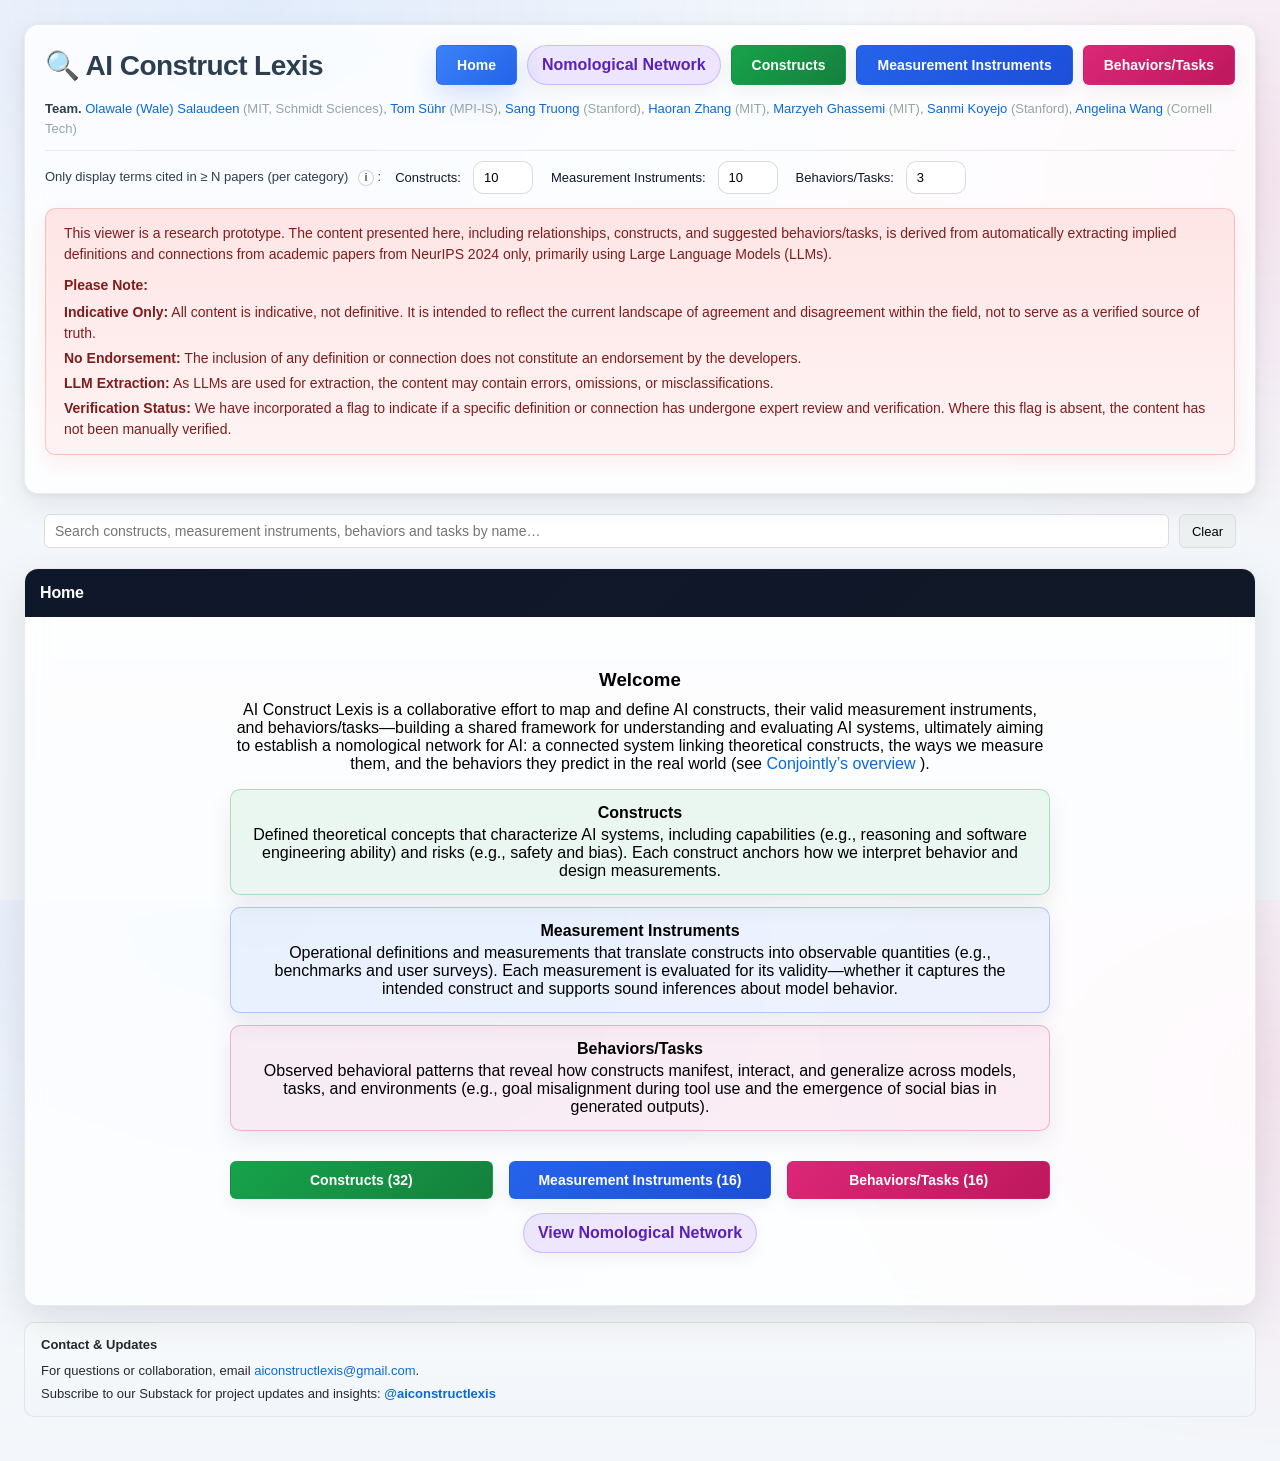
==== view_network.html @ a132de68 "adding Marzyeh" ====
<!DOCTYPE html>
<html lang="en">

<head>
    <meta charset="UTF-8">
    <meta name="viewport" content="width=device-width, initial-scale=1.0">
    <title>AI Construct Lexis</title>
    <link rel="stylesheet" href="view_network.css">
    <style>
        * {
            margin: 0;
            padding: 0;
            box-sizing: border-box;
        }

        body {
            font-family: -apple-system, BlinkMacSystemFont, 'Segoe UI', Roboto, Oxygen, Ubuntu, Cantarell, sans-serif;
            background: #f5f5f5;
            color: #333;
        }

        .container {
            max-width: 1400px;
            margin: 0 auto;
            padding: 20px;
        }

        header {
            background: white;
            padding: 20px;
            border-radius: 8px;
            box-shadow: 0 2px 4px rgba(0, 0, 0, 0.1);
            margin-bottom: 20px;
        }

        h1 {
            color: #2c3e50;
            margin-bottom: 20px;
        }

        .search-section {
            display: flex;
            gap: 10px;
            margin-bottom: 15px;
        }

        .filter-buttons {
            display: flex;
            gap: 10px;
            margin-bottom: 15px;
        }

        .filter-btn {
            padding: 10px 20px;
            border: none;
            border-radius: 6px;
            background: #ecf0f1;
            cursor: pointer;
            transition: all 0.3s;
            font-weight: 500;
        }

        .filter-btn.active {
            background: #3498db;
            color: white;
        }

        .filter-btn:hover {
            background: #bdc3c7;
        }

        .filter-btn.active:hover {
            background: #2980b9;
        }

        .stats {
            display: flex;
            gap: 20px;
            font-size: 14px;
            color: #7f8c8d;
        }

        .filter-controls {
            display: flex;
            gap: 15px;
            align-items: center;
            margin-top: 10px;
            padding-top: 10px;
            border-top: 1px solid #ecf0f1;
        }

        .filter-control {
            display: flex;
            align-items: center;
            gap: 8px;
        }

        .filter-control label {
            font-size: 13px;
            font-weight: 500;
            color: #2c3e50;
            white-space: nowrap;
        }

        .filter-control input {
            width: 60px;
            padding: 6px 8px;
            border: 1px solid #ddd;
            border-radius: 4px;
            font-size: 13px;
        }

        .filter-control input:focus {
            outline: none;
            border-color: #3498db;
        }

        .main-content {
            height: calc(100vh - 250px);
        }

        .category-section {
            margin-bottom: 30px;
        }

        .category-title {
            font-size: 16px;
            font-weight: 600;
            color: #2c3e50;
            margin-bottom: 15px;
            padding-bottom: 8px;
            border-bottom: 2px solid #ecf0f1;
        }

        .definitions-dropdown {
            margin-bottom: 20px;
        }

        .definitions-dropdown label {
            display: block;
            font-weight: 600;
            margin-bottom: 8px;
            color: #2c3e50;
            font-size: 14px;
        }

        .definitions-dropdown select {
            width: 100%;
            padding: 10px;
            font-size: 13px;
            border: 1px solid #ddd;
            border-radius: 6px;
            background: white;
            cursor: pointer;
        }

        .definitions-dropdown select:focus {
            outline: none;
            border-color: #3498db;
        }

        .relationship-item {
            cursor: pointer;
            transition: all 0.2s;
        }

        .relationship-item:hover {
            background: #f0f0f0;
            transform: translateX(2px);
        }

        .results-panel {
            background: white;
            border-radius: 8px;
            box-shadow: 0 2px 4px rgba(0, 0, 0, 0.1);
            overflow: hidden;
            display: flex;
            flex-direction: column;
            height: 100%;
        }

        .results-header {
            padding: 15px;
            background: #34495e;
            color: white;
            font-weight: 600;
        }

        .results-list {
            flex: 1;
            overflow-y: auto;
            padding: 10px;
        }

        .result-item {
            padding: 15px;
            border-bottom: 1px solid #ecf0f1;
            cursor: pointer;
            transition: background 0.2s;
        }

        .result-item:hover {
            background: #f8f9fa;
        }

        .result-item.selected {
            background: #e3f2fd;
            border-left: 4px solid #3498db;
        }

        .result-name {
            font-weight: 600;
            color: #2c3e50;
            margin-bottom: 5px;
        }

        .result-type {
            display: inline-block;
            padding: 3px 8px;
            border-radius: 4px;
            font-size: 11px;
            font-weight: 600;
            text-transform: uppercase;
            margin-bottom: 8px;
        }

        .result-type.construct {
            background: #e8f5e9;
            color: #2e7d32;
        }

        .result-type.measurement {
            background: #e3f2fd;
            color: #1565c0;
        }

        .result-type.behavior {
            background: #fce4ec;
            color: #c2185b;
        }

        .result-definition {
            font-size: 13px;
            color: #7f8c8d;
            margin-bottom: 8px;
            line-height: 1.4;
        }

        .result-papers {
            font-size: 11px;
            color: #95a5a6;
        }

        .visualization-panel {
            background: white;
            border-radius: 8px;
            box-shadow: 0 2px 4px rgba(0, 0, 0, 0.1);
            overflow: hidden;
            display: flex;
            flex-direction: column;
        }

        .viz-header {
            padding: 15px;
            background: #2c3e50;
            color: white;
            font-weight: 600;
            display: flex;
            justify-content: space-between;
            align-items: center;
        }

        .details-panel {
            padding: 20px;
            background: #f8f9fa;
            flex: 1;
            overflow-y: auto;
            height: 100%;
        }

        .details-header {
            font-weight: 600;
            margin-bottom: 15px;
            color: #2c3e50;
            font-size: 18px;
        }

        .relationship-list {
            display: flex;
            flex-direction: column;
            gap: 10px;
        }

        .relationship-item {
            padding: 12px;
            background: white;
            border-radius: 6px;
            border-left: 4px solid #3498db;
        }

        .relationship-item.construct {
            border-left-color: #4caf50;
        }

        .relationship-item.measurement {
            border-left-color: #2196f3;
        }

        .relationship-item.behavior {
            border-left-color: #e91e63;
        }

        .relationship-type {
            font-weight: 600;
            color: #3498db;
            margin-bottom: 5px;
        }

        .relationship-nodes {
            margin: 5px 0;
            font-size: 14px;
        }

        .relationship-evidence {
            font-size: 12px;
            color: #7f8c8d;
            font-style: italic;
            margin-top: 5px;
        }

        .relationship-paper {
            font-size: 11px;
            color: #95a5a6;
            margin-top: 5px;
        }

        .empty-state {
            text-align: center;
            padding: 40px;
            color: #95a5a6;
        }

        .empty-state h3 {
            margin-bottom: 10px;
            color: #7f8c8d;
        }

        .loading {
            text-align: center;
            padding: 40px;
            color: #3498db;
        }

        @keyframes spin {
            0% {
                transform: rotate(0deg);
            }

            100% {
                transform: rotate(360deg);
            }
        }

        .spinner {
            border: 3px solid #f3f3f3;
            border-top: 3px solid #3498db;
            border-radius: 50%;
            width: 40px;
            height: 40px;
            animation: spin 1s linear infinite;
            margin: 20px auto;
        }

        .expert-flag {
            display: inline-block;
            margin-left: 6px;
            font-size: 11px;
            font-weight: 700;
            width: 14px;
            height: 14px;
            line-height: 14px;
            text-align: center;
            border-radius: 50%;
            cursor: default;
        }

        .expert-flag.false {
            background: #fdecea;
            color: #c0392b;
        }

        .expert-flag.true {
            background: #e8f5e9;
            color: #2e7d32;
        }

        /* Pagination styles */
        .pagination-controls {
            padding: 15px;
            border-top: 1px solid #ecf0f1;
            display: flex;
            justify-content: space-between;
            align-items: center;
            background: white;
        }

        .pagination-info {
            font-size: 13px;
            color: #7f8c8d;
        }

        .pagination-buttons {
            display: flex;
            gap: 8px;
            align-items: center;
        }

        .pagination-btn {
            padding: 6px 12px;
            border: 1px solid #ddd;
            border-radius: 4px;
            background: white;
            cursor: pointer;
            font-size: 13px;
            transition: all 0.2s;
        }

        .pagination-btn:hover {
            background: #f0f0f0;
            border-color: #3498db;
        }

        .pagination-btn.active {
            background: #3498db;
            color: white;
            border-color: #3498db;
        }

        .pagination-btn:disabled {
            opacity: 0.5;
            cursor: not-allowed;
        }

        .pagination-ellipsis {
            padding: 6px;
            color: #7f8c8d;
        }
    </style>
    <!-- Theme overrides (visual-only). Loaded after inline styles to win cascade. -->
    <link rel="stylesheet" href="view_network_theme.css">
</head>

<body>
    <div class="container">
        <header>
            <div
                style="display: flex; justify-content: space-between; align-items: center; gap: 14px; flex-wrap: wrap;">
                <h1 style="margin-bottom: 0;">🔍 AI Construct Lexis</h1>
                <div class="filter-buttons" style="margin-bottom: 0;">
                    <button class="filter-btn active" data-type="home">Home</button>
                    <a href="network_graph.html" class="graph-btn" aria-label="View nomological network">
                        Nomological Network
                    </a>
                    <button class="filter-btn" data-type="constructs">Constructs</button>
                    <button class="filter-btn" data-type="measurements">Measurement Instruments</button>
                    <button class="filter-btn" data-type="behaviors">Behaviors/Tasks</button>
                </div>
            </div>
            <div style="margin-top: 14px; margin-bottom: 12px; font-size: 13px; color: #7f8c8d; line-height: 1.5;">
                <strong style="color: #2c3e50;">Team.</strong>
                <a href="https://www.olawalesalaudeen.com/" target="_blank" rel="noopener noreferrer"
                    class="contact-link">Olawale (Wale) Salaudeen</a> <span style="color: #95a5a6;">(MIT, Schmidt
                    Sciences)</span>,
                <a href="https://tomsuehr.com/" target="_blank" rel="noopener noreferrer" class="contact-link">Tom
                    Sühr</a> <span style="color: #95a5a6;">(MPI-IS)</span>,
                <a href="https://ai.stanford.edu/~sttruong/" target="_blank" rel="noopener noreferrer"
                    class="contact-link">Sang Truong</a> <span style="color: #95a5a6;">(Stanford)</span>,
                <a href="https://haoran.ca/" target="_blank" rel="noopener noreferrer" class="contact-link">Haoran
                    Zhang</a> <span style="color: #95a5a6;">(MIT)</span>,
                <a href="https://healthyml.org/marzyeh/" target="_blank" rel="noopener noreferrer"
                    class="contact-link">Marzyeh Ghassemi</a> <span style="color: #95a5a6;">(MIT)</span>,
                <a href="https://cs.stanford.edu/~sanmi/" target="_blank" rel="noopener noreferrer"
                    class="contact-link">Sanmi Koyejo</a> <span style="color: #95a5a6;">(Stanford)</span>,
                <a href="https://angelina-wang.github.io/" target="_blank" rel="noopener noreferrer"
                    class="contact-link">Angelina Wang</a> <span style="color: #95a5a6;">(Cornell Tech)</span>
            </div>
            <div class="stats" style="display:none;">
                <span id="totalNodes">Total: 0</span>
                <span id="selectedCount">Selected: 0</span>
                <span id="relationshipsCount">Relationships: 0</span>
            </div>
            <div class="filter-controls">
                <div class="filter-control">
                    <label style="margin-right: 6px;">
                        Only display terms cited in ≥ N papers (per category)
                        <span class="info-icon" aria-label="About min papers filter">
                            i
                            <span class="info-tooltip" role="tooltip">
                                Filters the list to terms referenced in more than this many papers (per category), based
                                on this dataset’s extracted paper mentions.
                            </span>
                        </span>
                        :
                    </label>
                    <span style="font-size: 13px; font-weight: 500; margin-right: 4px;">Constructs:</span>
                    <input type="number" id="minPapersConstruct" min="0" value="10" step="1"
                        style="width: 60px; margin-right: 10px;">
                    <span style="font-size: 13px; font-weight: 500; margin-right: 4px;">Measurement Instruments:</span>
                    <input type="number" id="minPapersMeasurement" min="0" value="10" step="1"
                        style="width: 60px; margin-right: 10px;">
                    <span style="font-size: 13px; font-weight: 500; margin-right: 4px;">Behaviors/Tasks:</span>
                    <input type="number" id="minPapersBehavior" min="0" value="10" step="1" style="width: 60px;">
                </div>
            </div>
            <div class="disclaimer-banner">
                <div style="margin-bottom: 10px;">
                    This viewer is a research prototype. The content presented here, including relationships,
                    constructs, and suggested behaviors/tasks, is derived from automatically extracting implied
                    definitions and connections from academic papers from NeurIPS 2024 only, primarily using Large
                    Language Models (LLMs).
                </div>
                <div style="font-weight: 700; margin-bottom: 6px;">Please Note:</div>
                <div style="display: grid; gap: 4px;">
                    <div><strong>Indicative Only:</strong> All content is indicative, not definitive. It is intended to
                        reflect the current landscape of agreement and disagreement within the field, not to serve as a
                        verified source of truth.</div>
                    <div><strong>No Endorsement:</strong> The inclusion of any definition or connection does not
                        constitute an endorsement by the developers.</div>
                    <div><strong>LLM Extraction:</strong> As LLMs are used for extraction, the content may contain
                        errors, omissions, or misclassifications.</div>
                    <div><strong>Verification Status:</strong> We have incorporated a flag to indicate if a specific
                        definition or connection has undergone expert review and verification. Where this flag is
                        absent, the content has not been manually verified.</div>
                </div>
            </div>
        </header>

        <div class="search-section" style="margin: 0 20px 20px 20px; display: flex; gap: 10px;">
            <input id="searchInput" type="text"
                placeholder="Search constructs, measurement instruments, behaviors and tasks by name…"
                style="flex: 1; padding: 8px 10px; border-radius: 6px; border: 1px solid #ddd; font-size: 14px;" />
            <button id="clearSearchBtn" type="button"
                style="padding: 8px 12px; border-radius: 6px; border: 1px solid #ddd; background: #ecf0f1; cursor: pointer; font-size: 13px;">
                Clear
            </button>
        </div>

        <div class="main-content">
            <div class="results-panel">
                <div class="results-header" id="resultsHeader">Home</div>
                <div class="results-list" id="resultsList">
                    <div class="loading">
                        <div class="spinner"></div>
                        <div style="margin-top: 8px; font-weight: 600;">Loading…</div>
                    </div>
                </div>
            </div>
        </div>
        <footer class="site-footer" aria-label="Site footer">
            <div class="contact-box" style="margin: 0;">
                <div class="contact-box-title">Contact &amp; Updates</div>
                <div class="contact-box-row">
                    For questions or collaboration, email
                    <a href="mailto:aiconstructlexis@gmail.com" class="contact-link">aiconstructlexis@gmail.com</a>.
                </div>
                <div>
                    Subscribe to our Substack for project updates and insights:
                    <a href="https://substack.com/@aiconstructlexis" target="_blank" rel="noopener"
                        class="substack-link">
                        @aiconstructlexis
                    </a>
                </div>
            </div>
        </footer>
    </div>

    <script>
        let networkData = null;
        let selectedNode = null;
        let currentFilter = 'home';
        let currentSearch = '';
        let networksCache = {}; // fileName -> parsed JSON
        let uiConfig = {
            min_papers: {
                construct: 10,
                measurement: 10,
                behavior: 10
            },
            min_papers_floor: {
                construct: 0,
                measurement: 0,
                behavior: 0
            }
        };

        // OPTIMIZATION: Search index for faster filtering
        let searchIndex = {
            nodes: [], // Array of {node, searchableText}
            indexMap: new Map() // word -> Set of node indices
        };

        // OPTIMIZATION: Debounce timer for search
        let searchDebounceTimer = null;

        // OPTIMIZATION: Pagination state
        let paginationState = {
            page: 0,
            pageSize: 50,
            totalItems: 0
        };

        // OPTIMIZATION: Cache DOM elements to avoid repeated queries
        const domCache = {
            resultsList: null,
            resultsHeader: null,
            searchInput: null,
            clearSearchBtn: null,
            minPapersConstruct: null,
            minPapersMeasurement: null,
            minPapersBehavior: null,
            selectedCount: null,
            init: function () {
                this.resultsList = document.getElementById('resultsList');
                this.resultsHeader = document.getElementById('resultsHeader');
                this.searchInput = document.getElementById('searchInput');
                this.clearSearchBtn = document.getElementById('clearSearchBtn');
                this.minPapersConstruct = document.getElementById('minPapersConstruct');
                this.minPapersMeasurement = document.getElementById('minPapersMeasurement');
                this.minPapersBehavior = document.getElementById('minPapersBehavior');
                this.selectedCount = document.getElementById('selectedCount');
            }
        };

        // OPTIMIZATION: Request deduplication cache
        const fetchCache = new Map();

        // OPTIMIZATION: Memoization cache
        const memoCache = new Map();

        // OPTIMIZATION: Filtered results cache
        const filteredResultsCache = new Map();

        // Try to fetch a file from multiple possible paths
        // Handles both local server and GitHub Pages
        // OPTIMIZATION: Request deduplication - cache in-flight requests
        async function fetchFromPossiblePaths(relativePath) {
            // Check cache first
            if (fetchCache.has(relativePath)) {
                return fetchCache.get(relativePath);
            }

            // Get base path (empty for root, or repo name for GitHub Pages)
            const pathParts = window.location.pathname.split('/').filter(p => p);
            // Remove last 2 parts (visualize_networks, view_network.html)
            const baseParts = pathParts.slice(0, -2);
            const basePath = baseParts.length > 0 ? '/' + baseParts.join('/') : '';

            const possiblePaths = [
                basePath ? `${basePath}/${relativePath}` : `/${relativePath}`,  // GitHub Pages with repo name or root
                `/${relativePath}`,              // Absolute from root
                `${relativePath}`,                // Relative
                `../${relativePath}`              // One level up
            ];
            // Remove duplicates
            const uniquePaths = [...new Set(possiblePaths)];

            // Create promise and cache it
            const fetchPromise = (async () => {
                for (const path of uniquePaths) {
                    try {
                        const resp = await fetch(path);
                        if (resp.ok) {
                            const text = await resp.text();
                            fetchCache.set(relativePath, text);
                            return text;
                        }
                    } catch (e) {
                        // try next
                    }
                }
                throw new Error(`Could not load ${relativePath} from any known path`);
            })();

            // Cache the promise (not the result) to deduplicate concurrent requests
            fetchCache.set(relativePath, fetchPromise);
            return fetchPromise;
        }

        // All known network files
        const ALL_NETWORK_FILES = [
            'neurips_2024_aggregated_smart.json',
            'neurips_2024_aggregated_smart_v2.json',
            'neurips_2024_aggregated_smart_v3.json',
            'neurips_2024_aggregated.json',
            'neurips_2024_aggregated_test.json',
            'neurips_2024_aggregated_with_progress.json',
            'neurips_2024_aggregated_v3.json'
        ];

        // Clamp a min-papers value to the configured floor for the given type
        function clampMinPapers(value, type) {
            const floors = uiConfig.min_papers_floor;
            const floor = typeof floors === 'object' && floors != null && floors[type] !== undefined
                ? Math.max(0, Number(floors[type]))
                : (typeof floors === 'number' ? Math.max(0, floors) : 0);
            const n = parseInt(value, 10);
            if (isNaN(n)) return floor;
            return Math.max(floor, n);
        }

        // Load UI config (min papers, floor, etc.) from JSON file
        async function loadUiConfig() {
            try {
                const resp = await fetch('view_network_config.json');
                if (resp.ok) {
                    const data = await resp.json();
                    if (data && data.min_papers) {
                        uiConfig.min_papers.construct = Number(data.min_papers.construct ?? uiConfig.min_papers.construct);
                        uiConfig.min_papers.measurement = Number(data.min_papers.measurement ?? uiConfig.min_papers.measurement);
                        uiConfig.min_papers.behavior = Number(data.min_papers.behavior ?? uiConfig.min_papers.behavior);
                    }
                    if (data && data.min_papers_floor !== undefined) {
                        const f = data.min_papers_floor;
                        if (typeof f === 'object' && f != null) {
                            uiConfig.min_papers_floor.construct = Math.max(0, Number(f.construct ?? uiConfig.min_papers_floor.construct));
                            uiConfig.min_papers_floor.measurement = Math.max(0, Number(f.measurement ?? uiConfig.min_papers_floor.measurement));
                            uiConfig.min_papers_floor.behavior = Math.max(0, Number(f.behavior ?? uiConfig.min_papers_floor.behavior));
                        } else {
                            const v = Math.max(0, Number(f));
                            uiConfig.min_papers_floor.construct = v;
                            uiConfig.min_papers_floor.measurement = v;
                            uiConfig.min_papers_floor.behavior = v;
                        }
                    }
                }
            } catch (e) {
                console.warn('Failed to load UI config, using defaults:', e);
            }

            // Apply config to inputs and set min attribute from floor per type
            try {
                const floors = uiConfig.min_papers_floor;
                // Initialize DOM cache if not already done
                if (!domCache.minPapersConstruct) {
                    domCache.init();
                }
                const c = domCache.minPapersConstruct || document.getElementById('minPapersConstruct');
                const m = domCache.minPapersMeasurement || document.getElementById('minPapersMeasurement');
                const b = domCache.minPapersBehavior || document.getElementById('minPapersBehavior');
                if (c) {
                    c.min = Math.max(0, Number(floors.construct ?? 0));
                    c.value = clampMinPapers(uiConfig.min_papers.construct, 'construct');
                }
                if (m) {
                    m.min = Math.max(0, Number(floors.measurement ?? 0));
                    m.value = clampMinPapers(uiConfig.min_papers.measurement, 'measurement');
                }
                if (b) {
                    b.min = Math.max(0, Number(floors.behavior ?? 0));
                    b.value = clampMinPapers(uiConfig.min_papers.behavior, 'behavior');
                }
            } catch (e) {
                console.warn('Failed to apply UI config to inputs:', e);
            }
        }

        // Load all node configs from nomological_network_data/index.json
        // OPTIMIZED: Parallel loading with caching support
        async function loadConfigsFromIndex() {
            // Check localStorage cache first
            const cacheKey = 'network_data_cache_v1';
            const cacheTimestampKey = 'network_data_cache_timestamp';
            const CACHE_DURATION = 24 * 60 * 60 * 1000; // 24 hours

            try {
                const cachedData = localStorage.getItem(cacheKey);
                const cacheTimestamp = localStorage.getItem(cacheTimestampKey);
                if (cachedData && cacheTimestamp) {
                    const age = Date.now() - parseInt(cacheTimestamp, 10);
                    if (age < CACHE_DURATION) {
                        console.log('Loading from cache...');
                        networkData = JSON.parse(cachedData);
                        // Restore Set objects from arrays
                        Object.values(networkData.nodesMap).forEach(node => {
                            if (Array.isArray(node.papers)) {
                                node.papers = new Set(node.papers);
                            }
                        });
                        return;
                    }
                }
            } catch (e) {
                console.warn('Cache load failed:', e);
            }

            const indexText = await fetchFromPossiblePaths('nomological_network_data/index.json');
            const index = JSON.parse(indexText);

            networkData = {
                nodesMap: {},
                nodesByType: { constructs: [], measurements: [], behaviors: [] },
                nameToNode: {},
                // Map any known name or alias -> canonical_name
                nameToCanonical: {},
                relationshipIndex: {},
            };

            const allConfigs = [];

            // OPTIMIZED: Load files in parallel instead of sequentially
            async function loadGroup(subdir, typeShort) {
                const files = index[subdir] || [];
                // Load all files in parallel
                const loadPromises = files.map(async (file) => {
                    try {
                        const text = await fetchFromPossiblePaths(`nomological_network_data/${subdir}/${file}`);
                        const cfg = JSON.parse(text);
                        return { cfg, subdir, typeShort };
                    } catch (e) {
                        console.warn(`Failed to load config ${subdir}/${file}:`, e);
                        return null;
                    }
                });

                const results = await Promise.all(loadPromises);

                // Process all loaded configs
                results.forEach(result => {
                    if (!result) return;
                    const { cfg, subdir, typeShort } = result;
                    allConfigs.push(cfg);

                    const nodeTypeShort = typeShort; // 'construct' | 'measurement' | 'behavior'
                    const listKey = subdir === 'behaviors_tasks' ? 'behaviors' : subdir;
                    const key = `${nodeTypeShort}_${cfg.canonical_name}`;

                    const node = {
                        name: cfg.canonical_name,
                        type: nodeTypeShort,
                        canonicalDefinition: cfg.canonical_definition || 'N/A',
                        expertReviewed: !!cfg.expert_reviewed,
                        definitions: (cfg.definitions || []).map(d => d.text),
                        definitionEntries: cfg.definitions || [],
                        papers: new Set(cfg.papers || []),
                        groupIds: cfg.group_ids || [],
                        rawConfig: cfg,
                    };

                    networkData.nodesMap[key] = node;
                    networkData.nodesByType[listKey].push(node);

                    // Use canonical name for node identity, but remember all aliases
                    const canonicalName = cfg.canonical_name;
                    if (canonicalName) {
                        if (!networkData.nameToNode[canonicalName]) {
                            networkData.nameToNode[canonicalName] = [];
                        }
                        networkData.nameToNode[canonicalName].push(node);
                    }
                    // Map every known name/alias back to the canonical name
                    const aliasNames = new Set([cfg.canonical_name, ...(cfg.names || [])]);
                    aliasNames.forEach(n => {
                        if (!n) return;
                        networkData.nameToCanonical[n] = cfg.canonical_name;
                    });
                });
            }

            // Load all groups in parallel
            await Promise.all([
                loadGroup('constructs', 'construct'),
                loadGroup('measurements', 'measurement'),
                loadGroup('behaviors_tasks', 'behavior')
            ]);

            // Only nodes that exist in nomological_network_data (index) are in the graph.
            const indexCanonicalNames = new Set(allConfigs.map(c => c.canonical_name));

            // Build relationship index from config relationships.
            // Include only relationships where BOTH endpoints are in the index (loaded configs).
            const relIndex = {};
            function ensureRelEntry(name) {
                if (!relIndex[name]) {
                    relIndex[name] = { outgoing: [], incoming: [] };
                }
            }

            allConfigs.forEach(cfg => {
                const nodeCanonical = cfg.canonical_name;
                if (!nodeCanonical) return;
                ensureRelEntry(nodeCanonical);
                (cfg.relationships || []).forEach(rel => {
                    const rawOther = rel.other_canonical_name;
                    if (!rawOther) return;
                    const otherCanonical = networkData.nameToCanonical[rawOther] || null;
                    if (!otherCanonical) return;
                    if (!indexCanonicalNames.has(otherCanonical)) return;

                    const relType = rel.relationship_type || '';
                    const paper = rel.paper || '';
                    const evidence = rel.evidence || '';

                    // From the perspective of this node, build a source-target edge
                    let source = nodeCanonical;
                    let target = otherCanonical;
                    if (rel.direction === 'incoming') {
                        source = otherCanonical;
                        target = nodeCanonical;
                    }

                    ensureRelEntry(source);
                    ensureRelEntry(target);

                    const edge = {
                        source,
                        target,
                        type: relType,
                        paper,
                        evidence,
                    };

                    relIndex[source].outgoing.push(edge);
                    relIndex[target].incoming.push(edge);
                });
            });

            networkData.relationshipIndex = relIndex;

            // Build search index for faster filtering
            buildSearchIndex();

            // Cache the data for future loads
            try {
                // Convert Sets to arrays for JSON serialization
                const dataToCache = JSON.parse(JSON.stringify(networkData, (key, value) => {
                    if (value instanceof Set) {
                        return Array.from(value);
                    }
                    return value;
                }));
                localStorage.setItem(cacheKey, JSON.stringify(dataToCache));
                localStorage.setItem(cacheTimestampKey, Date.now().toString());
                console.log('Data cached successfully');
            } catch (e) {
                console.warn('Cache save failed:', e);
            }
        }

        // OPTIMIZATION: Build search index for faster filtering
        function buildSearchIndex() {
            searchIndex.nodes = [];
            searchIndex.indexMap = new Map();

            Object.values(networkData.nodesMap).forEach((node, idx) => {
                const searchableText = [
                    node.name,
                    node.canonicalDefinition,
                    ...(node.definitions || []),
                    ...(node.rawConfig?.names || [])
                ].join(' ').toLowerCase();

                searchIndex.nodes.push({ node, searchableText });

                // Index by words
                const words = searchableText.split(/\s+/).filter(w => w.length > 2);
                words.forEach(word => {
                    if (!searchIndex.indexMap.has(word)) {
                        searchIndex.indexMap.set(word, new Set());
                    }
                    searchIndex.indexMap.get(word).add(idx);
                });
            });
        }

        // Automatically load all LLM paper lists from paper_list/
        async function loadPaperLists() {
            const paperListFiles = [
                'paper_list/neurips_2022_papers_LLM_papers.json',
                'paper_list/neurips_2023_papers_LLM_papers.json',
                'paper_list/neurips_2024_papers_LLM_papers.json'
            ];

            const combinedIndex = {};

            for (const filePath of paperListFiles) {
                try {
                    // Use absolute path
                    const response = await fetch(`/${filePath}`);
                    if (response.ok) {
                        const data = await response.json();
                        const idx = buildPaperUrlIndex(data);
                        Object.assign(combinedIndex, idx);
                    }
                } catch (error) {
                    console.warn(`Failed to load paper list ${filePath}:`, error);
                }
            }

            if (Object.keys(combinedIndex).length > 0) {
                if (!networkData) networkData = {};
                networkData.paperUrlByTitle = combinedIndex;
                console.log(`Loaded ${Object.keys(combinedIndex).length} paper URLs from paper lists`);
            }
        }

        // Build paper URL index from paper_list JSONs
        function buildPaperUrlIndex(obj) {
            const index = {};
            if (Array.isArray(obj)) {
                obj.forEach(item => {
                    const name = item.name || item.title || '';
                    const url = item.url || item.link || '';
                    if (name) index[name] = url;
                });
            } else if (obj && typeof obj === 'object') {
                // Could be a dict keyed by paper name
                Object.entries(obj).forEach(([key, val]) => {
                    if (val && typeof val === 'object') {
                        const name = val.name || key;
                        const url = val.url || '';
                        if (name) index[name] = url;
                    }
                });
            }
            return index;
        }

        // If URL has ?node=...&type=..., jump directly to that node's page
        async function maybeSelectFromUrl() {
            try {
                const params = new URLSearchParams(window.location.search);
                const nodeName = params.get('node');
                const nodeType = params.get('type') || 'construct';
                if (!nodeName || !networkData) return;

                // Set filter/tab based on type
                let desiredFilter = 'constructs';
                if (nodeType === 'measurement') desiredFilter = 'measurements';
                else if (nodeType === 'behavior') desiredFilter = 'behaviors';

                currentFilter = desiredFilter;
                document.querySelectorAll('.filter-btn').forEach(btn => {
                    btn.classList.toggle('active', btn.dataset.type === desiredFilter);
                });

                // Update header label to match current filter
                const header = document.getElementById('resultsHeader');
                if (header) {
                    if (currentFilter === 'constructs') header.textContent = 'Constructs';
                    else if (currentFilter === 'measurements') header.textContent = 'Measurement Instruments';
                    else if (currentFilter === 'behaviors') header.textContent = 'Behaviors/Tasks';
                }

                // Re-render list under this filter to set up the UI state (filter buttons, header, etc.)
                renderResults();
                // Then immediately show the detail view (renderDetails will replace the list content)
                // Use requestAnimationFrame + setTimeout to ensure renderResults has completed
                requestAnimationFrame(() => {
                    setTimeout(() => {
                        selectNodeByName(nodeName, nodeType);
                    }, 100);
                });
            } catch (e) {
                console.warn('Failed to select node from URL params:', e);
            }
        }

        // Initialize on page load (load UI config, then node configs and paper lists)
        (async function init() {
            // OPTIMIZATION: Initialize DOM cache early
            domCache.init();

            await loadUiConfig();
            await loadConfigsFromIndex();
            await loadPaperLists();
            initializeData();
            renderResults();
            await maybeSelectFromUrl();
        })();

        // Filter buttons
        // OPTIMIZATION: Cache filter buttons and use cached header
        const filterButtons = document.querySelectorAll('.filter-btn');
        filterButtons.forEach(btn => {
            btn.addEventListener('click', () => {
                filterButtons.forEach(b => b.classList.remove('active'));
                btn.classList.add('active');
                currentFilter = btn.dataset.type;

                // Reset pagination on filter change
                paginationState.page = 0;

                // Clear filtered results cache when filter changes
                filteredResultsCache.clear();
                minPapersCache.clear();

                // Update header based on current page
                const header = domCache.resultsHeader || document.getElementById('resultsHeader');
                if (header) {
                    if (currentFilter === 'home') {
                        header.textContent = 'Home';
                    } else if (currentFilter === 'constructs') {
                        header.textContent = 'Constructs';
                    } else if (currentFilter === 'measurements') {
                        header.textContent = 'Measurement Instruments';
                    } else if (currentFilter === 'behaviors') {
                        header.textContent = 'Behaviors/Tasks';
                    }
                }

                renderResults();
            });
        });


        // Min papers input handlers: enforce floor per type and re-render
        // OPTIMIZATION: Debounced filter updates
        let filterDebounceTimer = null;
        function enforceMinPapersFloor(inputEl, type) {
            const v = clampMinPapers(inputEl.value, type);
            if (Number(inputEl.value) !== v) inputEl.value = v;
        }

        function scheduleFilterUpdate() {
            paginationState.page = 0; // Reset to first page on filter change

            // Clear caches when filters change
            filteredResultsCache.clear();
            minPapersCache.clear();

            if (filterDebounceTimer) {
                clearTimeout(filterDebounceTimer);
            }
            filterDebounceTimer = setTimeout(() => {
                renderResults();
            }, 200); // 200ms debounce for filters
        }

        // OPTIMIZATION: Use cached DOM elements
        (function initFilterInputs() {
            // Wait for DOM to be ready
            setTimeout(() => {
                if (!domCache.minPapersConstruct) domCache.init();

                const c = domCache.minPapersConstruct || document.getElementById('minPapersConstruct');
                const m = domCache.minPapersMeasurement || document.getElementById('minPapersMeasurement');
                const b = domCache.minPapersBehavior || document.getElementById('minPapersBehavior');

                if (c) {
                    c.addEventListener('input', (e) => {
                        enforceMinPapersFloor(e.target, 'construct');
                        scheduleFilterUpdate();
                    });
                    c.addEventListener('change', (e) => {
                        enforceMinPapersFloor(e.target, 'construct');
                        scheduleFilterUpdate();
                    });
                }
                if (m) {
                    m.addEventListener('input', (e) => {
                        enforceMinPapersFloor(e.target, 'measurement');
                        scheduleFilterUpdate();
                    });
                    m.addEventListener('change', (e) => {
                        enforceMinPapersFloor(e.target, 'measurement');
                        scheduleFilterUpdate();
                    });
                }
                if (b) {
                    b.addEventListener('input', (e) => {
                        enforceMinPapersFloor(e.target, 'behavior');
                        scheduleFilterUpdate();
                    });
                    b.addEventListener('change', (e) => {
                        enforceMinPapersFloor(e.target, 'behavior');
                        scheduleFilterUpdate();
                    });
                }
            }, 100);
        })();

        // Helper function to get min papers threshold for a node type (never below floor for that type)
        // OPTIMIZATION: Memoized and uses cached DOM elements
        const minPapersCache = new Map();
        function getMinPapersForType(nodeType) {
            // Check cache first (cache key includes current filter values)
            const cacheKey = `${nodeType}_${domCache.minPapersConstruct?.value || uiConfig.min_papers.construct}_${domCache.minPapersMeasurement?.value || uiConfig.min_papers.measurement}_${domCache.minPapersBehavior?.value || uiConfig.min_papers.behavior}`;
            if (minPapersCache.has(cacheKey)) {
                return minPapersCache.get(cacheKey);
            }

            let raw;
            if (nodeType === 'construct') {
                raw = parseInt(domCache.minPapersConstruct?.value || uiConfig.min_papers.construct || 0, 10);
            } else if (nodeType === 'measurement') {
                raw = parseInt(domCache.minPapersMeasurement?.value || uiConfig.min_papers.measurement || 0, 10);
            } else if (nodeType === 'behavior') {
                raw = parseInt(domCache.minPapersBehavior?.value || uiConfig.min_papers.behavior || 0, 10);
            } else {
                const result = clampMinPapers(10, 'construct');
                minPapersCache.set(cacheKey, result);
                return result;
            }
            const result = clampMinPapers(isNaN(raw) ? 0 : raw, nodeType);
            minPapersCache.set(cacheKey, result);
            return result;
        }

        // Initialize data structures (from aggregated JSON or prebuilt configs)
        function initializeData() {
            if (!networkData) return;

            // If we already built nodesMap / relationshipIndex from configs, just update stats
            if (networkData.nodesMap && Object.keys(networkData.nodesMap).length > 0 && !networkData.semantic_sets) {
                const totalNodes = Object.keys(networkData.nodesMap).length;
                const nodesAboveThreshold = Array.from(Object.values(networkData.nodesMap))
                    .filter(node => {
                        const minPapers = getMinPapersForType(node.type);
                        const count = node.papers instanceof Set ? node.papers.size : (node.papers || []).length;
                        return count > minPapers;
                    }).length;

                document.getElementById('totalNodes').textContent =
                    `Total: ${nodesAboveThreshold} (of ${totalNodes}) - after min-papers filters`;

                // Count unique relationships
                const relKeys = new Set();
                Object.entries(networkData.relationshipIndex || {}).forEach(([name, rels]) => {
                    (rels.outgoing || []).forEach(rel => {
                        const key = `${rel.source}|${rel.target}|${rel.type}|${rel.paper}`;
                        relKeys.add(key);
                    });
                });
                document.getElementById('relationshipsCount').textContent =
                    `Relationships: ${relKeys.size}`;
                return;
            }

            // Fallback: legacy path for aggregated JSON with semantic_sets
            networkData.nodesMap = {};
            networkData.nodesByType = { constructs: [], measurements: [], behaviors: [] };
            networkData.nameToNode = {};

            ['constructs', 'measurements', 'behaviors'].forEach(type => {
                const semanticSets = networkData.semantic_sets?.[type] || [];
                semanticSets.forEach(group => {
                    group.nodes.forEach(node => {
                        const key = `${type}_${node.name}`;
                        if (!networkData.nodesMap[key]) {
                            networkData.nodesMap[key] = {
                                name: node.name,
                                type: type.slice(0, -1),
                                definitions: [],
                                papers: new Set(),
                                groupId: group.group_id,
                                canonicalName: group.canonical_name
                            };
                            networkData.nodesByType[type].push(networkData.nodesMap[key]);
                        }
                        networkData.nodesMap[key].definitions.push(node.definition);
                        networkData.nodesMap[key].papers.add(node.paper);

                        if (!networkData.nameToNode[node.name]) {
                            networkData.nameToNode[node.name] = [];
                        }
                        networkData.nameToNode[node.name].push(networkData.nodesMap[key]);
                    });
                });
            });

            networkData.relationshipIndex = {};
            const relationships = networkData.relationships?.all_relationships || [];
            relationships.forEach(rel => {
                const source = rel.source;
                const target = rel.target;

                if (!networkData.relationshipIndex[source]) {
                    networkData.relationshipIndex[source] = { outgoing: [], incoming: [] };
                }
                if (!networkData.relationshipIndex[target]) {
                    networkData.relationshipIndex[target] = { outgoing: [], incoming: [] };
                }

                networkData.relationshipIndex[source].outgoing.push(rel);
                networkData.relationshipIndex[target].incoming.push(rel);

                [source, target].forEach(name => {
                    if (!networkData.nameToNode[name]) {
                        let inferredType = 'construct';
                        networkData.nameToNode[name] = [{
                            name: name,
                            type: inferredType,
                            definitions: [],
                            papers: new Set(),
                            isPlaceholder: true
                        }];
                    }
                });
            });

            // Update stats - legacy path
            const totalNodes = Object.keys(networkData.nodesMap).length;
            const nodesWith5PlusPapers = Array.from(Object.values(networkData.nodesMap))
                .filter(node => (node.papers ? node.papers.size : 0) > 5).length;
            document.getElementById('totalNodes').textContent =
                `Total: ${nodesWith5PlusPapers} (of ${totalNodes}) - showing only nodes in 5+ papers`;
            document.getElementById('relationshipsCount').textContent =
                `Relationships: ${relationships.length}`;
        }

        // OPTIMIZATION: Fast search using index
        function searchNodes(searchQuery, nodeTypeFilter = null) {
            if (!searchQuery || searchQuery.length < 2) {
                // Return all nodes if no search query
                return Object.values(networkData.nodesMap);
            }

            const query = searchQuery.toLowerCase().trim();
            const queryWords = query.split(/\s+/).filter(w => w.length > 0);

            // Use index for fast lookup
            const matchingIndices = new Set();

            if (queryWords.length === 1) {
                // Single word - use index directly
                const word = queryWords[0];
                if (searchIndex.indexMap.has(word)) {
                    searchIndex.indexMap.get(word).forEach(idx => matchingIndices.add(idx));
                }
            } else {
                // Multiple words - find intersection
                const wordSets = queryWords.map(word => {
                    if (searchIndex.indexMap.has(word)) {
                        return searchIndex.indexMap.get(word);
                    }
                    return new Set();
                });

                if (wordSets.length > 0) {
                    // Start with first set, then intersect
                    let intersection = wordSets[0];
                    for (let i = 1; i < wordSets.length; i++) {
                        intersection = new Set([...intersection].filter(x => wordSets[i].has(x)));
                    }
                    intersection.forEach(idx => matchingIndices.add(idx));
                }
            }

            // Fallback: if index doesn't have results, do full text search
            if (matchingIndices.size === 0) {
                return searchIndex.nodes
                    .filter(item => item.searchableText.includes(query))
                    .map(item => item.node);
            }

            // Convert indices to nodes
            const results = Array.from(matchingIndices)
                .map(idx => searchIndex.nodes[idx].node);

            return results;
        }

        // Render results for current page
        // OPTIMIZATION: Uses cached DOM elements and requestAnimationFrame
        function renderResults() {
            if (!networkData) return;

            const resultsList = domCache.resultsList || document.getElementById('resultsList');
            if (!resultsList) return;

            const search = currentSearch.trim().toLowerCase();
            // Layout mode: Home (no search) should not force an internal scroll panel
            try {
                const homeMode = (currentFilter === 'home') && !search;
                document.body.classList.toggle('home-mode', homeMode);
            } catch (e) { }

            // Home page rendering (only when not searching)
            if (currentFilter === 'home' && !search) {
                const countFor = (type) => {
                    return Object.values(networkData.nodesMap).filter(n => {
                        const minPapers = getMinPapersForType(n.type);
                        return n.type === type && (n.papers ? n.papers.size : 0) > minPapers;
                    }).length;
                };
                const counts = {
                    constructs: countFor('construct'),
                    measurements: countFor('measurement'),
                    behaviors: countFor('behavior'),
                };
                resultsList.innerHTML = `
                    <div class="empty-state home-intro">
                        <h3 class="home-intro-title">Welcome</h3>
                        <p style="margin-bottom: 16px;">
                            AI Construct Lexis is a collaborative effort to map and define AI constructs, their valid measurement instruments, and behaviors/tasks—building a shared framework for understanding and evaluating AI systems, ultimately aiming to establish a nomological network for AI: a connected system linking theoretical constructs, the ways we measure them, and the behaviors they predict in the real world (see
                            <a href="https://conjointly.com/kb/nomological-network/" target="_blank" rel="noopener" class="contact-link">
                                Conjointly’s overview
                            </a>).
                        </p>
                        <div class="home-intro-section home-intro-section-construct">
                            <div class="home-intro-section-title">Constructs</div>
                            <p>
                                Defined theoretical concepts that characterize AI systems, including capabilities (e.g., reasoning and software engineering ability) and risks (e.g., safety and bias). Each construct anchors how we interpret behavior and design measurements.
                            </p>
                        </div>
                        <div class="home-intro-section home-intro-section-measurement">
                            <div class="home-intro-section-title">Measurement Instruments</div>
                            <p>
                                Operational definitions and measurements that translate constructs into observable quantities (e.g., benchmarks and user surveys). Each measurement is evaluated for its validity—whether it captures the intended construct and supports sound inferences about model behavior.
                            </p>
                        </div>
                        <div class="home-intro-section home-intro-section-behavior" style="margin-bottom: 20px;">
                            <div class="home-intro-section-title">Behaviors/Tasks</div>
                            <p>
                                Observed behavioral patterns that reveal how constructs manifest, interact, and generalize across models, tasks, and environments (e.g., goal misalignment during tool use and the emergence of social bias in generated outputs).
                            </p>
                        </div>
                        ${networkData ? `
                        <div class="home-quick-filters">
                            <button class="filter-btn" data-type="constructs" onclick="document.querySelector('.filter-btn[data-type=constructs]').click()">Constructs (${counts.constructs})</button>
                            <button class="filter-btn" data-type="measurements" onclick="document.querySelector('.filter-btn[data-type=measurements]').click()">Measurement Instruments (${counts.measurements})</button>
                            <button class="filter-btn" data-type="behaviors" onclick="document.querySelector('.filter-btn[data-type=behaviors]').click()">Behaviors/Tasks (${counts.behaviors})</button>
                            <a href="network_graph.html" class="graph-btn home-graph-btn" aria-label="View nomological network">
                                View Nomological Network
                            </a>
                        </div>
                        ` : '<p style="margin-top: 20px; color: #e74c3c;">Please load a JSON file first.</p>'}
                    </div>
                `;
                return;
            }
            const results = [];
            const seenKeys = new Set();

            const inSearchMode = !!search;

            // OPTIMIZATION: Check filtered results cache
            const filterCacheKey = `${currentFilter}_${search}_${getMinPapersForType('construct')}_${getMinPapersForType('measurement')}_${getMinPapersForType('behavior')}`;
            let candidateNodes = [];

            if (filteredResultsCache.has(filterCacheKey)) {
                candidateNodes = filteredResultsCache.get(filterCacheKey);
            } else {
                // OPTIMIZATION: Use search index for faster filtering
                if (search) {
                    candidateNodes = searchNodes(search);
                } else {
                    candidateNodes = Object.values(networkData.nodesMap);
                }

                // Cache the results (limit cache size)
                if (filteredResultsCache.size > 20) {
                    const firstKey = filteredResultsCache.keys().next().value;
                    filteredResultsCache.delete(firstKey);
                }
                filteredResultsCache.set(filterCacheKey, candidateNodes);
            }

            candidateNodes.forEach(node => {
                const paperCount = node.papers ? node.papers.size : 0;
                const minPapers = getMinPapersForType(node.type);

                // Only show nodes that appear in more than the threshold for their type
                if (paperCount <= minPapers) {
                    return;
                }

                // When searching, include all types; otherwise respect the current filter tab
                const matchesType = inSearchMode
                    ? currentFilter !== 'home' // any non-home tab shows all types when searching
                    : (currentFilter !== 'home') && (node.type === currentFilter.slice(0, -1)); // Remove 's'

                if (matchesType) {
                    const key = `${node.type}_${node.name}`;
                    if (!seenKeys.has(key)) {
                        results.push(node);
                        seenKeys.add(key);
                    }
                }
            });

            // Note: We don't include relationship-only nodes here since we filter by paper count
            // Only nodes from semantic sets with 5+ papers are shown

            // Prefer shortest name for display EXCEPT constructs (constructs always show canonical_name)
            // OPTIMIZATION: Memoized
            function getDisplayName(node) {
                if (!node) return '';
                const cacheKey = `display_${node.type}_${node.name}`;
                if (memoCache.has(cacheKey)) {
                    return memoCache.get(cacheKey);
                }

                let result;
                if (node.type === 'construct') {
                    result = node.name;
                } else {
                    const candidates = [node.name];
                    if (node.rawConfig && Array.isArray(node.rawConfig.names)) {
                        candidates.push(...node.rawConfig.names);
                    }
                    result = candidates.reduce((a, b) => (a.length <= b.length ? a : b));
                }
                memoCache.set(cacheKey, result);
                return result;
            }

            // Deduplicate by name and aggregate
            const deduplicated = new Map();
            results.forEach(node => {
                const name = node.name;
                if (!deduplicated.has(name)) {
                    deduplicated.set(name, {
                        name: getDisplayName(node),
                        type: node.type,
                        allDefinitions: new Set(),
                        allPapers: new Set(),
                        firstNode: node // Keep reference to first node for selection
                    });
                }
                const agg = deduplicated.get(name);
                // Aggregate definitions
                if (node.definitions) {
                    node.definitions.forEach(def => agg.allDefinitions.add(def));
                }
                // Aggregate papers
                if (node.papers) {
                    node.papers.forEach(paper => agg.allPapers.add(paper));
                }
            });

            // Convert to array and sort
            const deduplicatedResults = Array.from(deduplicated.values())
                .sort((a, b) => a.name.localeCompare(b.name));

            // OPTIMIZATION: Pagination
            paginationState.totalItems = deduplicatedResults.length;
            const startIdx = paginationState.page * paginationState.pageSize;
            const endIdx = Math.min(startIdx + paginationState.pageSize, deduplicatedResults.length);
            const paginatedResults = deduplicatedResults.slice(startIdx, endIdx);

            // Render
            if (deduplicatedResults.length === 0) {
                resultsList.innerHTML = '<div class="empty-state"><h3>No items found</h3><p>Try adjusting the minimum papers threshold</p></div>';
                return;
            }

            // OPTIMIZATION: Use requestAnimationFrame for smoother rendering
            requestAnimationFrame(() => {
                // OPTIMIZATION: Use document fragment for batch DOM updates
                const fragment = document.createDocumentFragment();
                const container = document.createElement('div');

                container.innerHTML = paginatedResults.map(agg => {
                    const nodeKey = `${agg.firstNode.type}_${agg.firstNode.name}`;
                    const isSelected = selectedNode && networkData.nodesMap[nodeKey] === selectedNode;
                    const definitionCount = agg.allDefinitions.size;
                    const paperCount = agg.allPapers.size;
                    const description = `${definitionCount} definition${definitionCount !== 1 ? 's' : ''} in ${paperCount} paper${paperCount !== 1 ? 's' : ''}`;
                    const safeKey = nodeKey.replace(/'/g, "\\'").replace(/"/g, '&quot;');
                    return `
                <div class="result-item ${isSelected ? 'selected' : ''}"
                     data-key="${escapeHtml(nodeKey)}"
                     onclick="selectNode('${safeKey}')"
                     style="cursor: pointer;">
                    <div class="result-name">
                        ${escapeHtml(agg.name)}
                        <span class="expert-flag-wrap" onclick="event.stopPropagation();" title="Not expert reviewed">
                            <span class="expert-flag false">!</span>
                            <span class="expert-flag-tooltip">Not expert reviewed</span>
                        </span>
                    </div>
                    <span class="result-type ${agg.type}">${agg.type}</span>
                    <div class="result-definition">${escapeHtml(description)}</div>
                </div>
            `;
                }).join('');

                // Add pagination controls
                const totalPages = Math.ceil(deduplicatedResults.length / paginationState.pageSize);
                if (totalPages > 1) {
                    let paginationHtml = '<div class="pagination-controls">';
                    paginationHtml += `<div class="pagination-info">Showing ${startIdx + 1}-${endIdx} of ${deduplicatedResults.length}</div>`;
                    paginationHtml += '<div class="pagination-buttons">';

                    if (paginationState.page > 0) {
                        paginationHtml += `<button class="pagination-btn" onclick="changePage(${paginationState.page - 1})">Previous</button>`;
                    }

                    // Page numbers
                    const maxVisiblePages = 5;
                    let startPage = Math.max(0, paginationState.page - Math.floor(maxVisiblePages / 2));
                    let endPage = Math.min(totalPages - 1, startPage + maxVisiblePages - 1);
                    if (endPage - startPage < maxVisiblePages - 1) {
                        startPage = Math.max(0, endPage - maxVisiblePages + 1);
                    }

                    if (startPage > 0) {
                        paginationHtml += `<button class="pagination-btn" onclick="changePage(0)">1</button>`;
                        if (startPage > 1) paginationHtml += '<span class="pagination-ellipsis">...</span>';
                    }

                    for (let i = startPage; i <= endPage; i++) {
                        const isActive = i === paginationState.page;
                        paginationHtml += `<button class="pagination-btn ${isActive ? 'active' : ''}" onclick="changePage(${i})">${i + 1}</button>`;
                    }

                    if (endPage < totalPages - 1) {
                        if (endPage < totalPages - 2) paginationHtml += '<span class="pagination-ellipsis">...</span>';
                        paginationHtml += `<button class="pagination-btn" onclick="changePage(${totalPages - 1})">${totalPages}</button>`;
                    }

                    if (paginationState.page < totalPages - 1) {
                        paginationHtml += `<button class="pagination-btn" onclick="changePage(${paginationState.page + 1})">Next</button>`;
                    }

                    paginationHtml += '</div></div>';
                    container.innerHTML += paginationHtml;
                }

                fragment.appendChild(container);
                resultsList.innerHTML = '';
                resultsList.appendChild(fragment);

                const selectedCountEl = domCache.selectedCount || document.getElementById('selectedCount');
                if (selectedCountEl) selectedCountEl.textContent = `Showing: ${deduplicatedResults.length}`;
            });
        }

        // OPTIMIZATION: Pagination helper
        function changePage(newPage) {
            paginationState.page = newPage;
            renderResults();
            // Scroll to top of results
            const resultsList = document.getElementById('resultsList');
            if (resultsList) {
                resultsList.scrollTop = 0;
            }
        }

        // Open a paper in a new tab (from definitions). Does NOT change filters/search.
        function searchForPaper(paperTitle) {
            try {
                const idx = (networkData && networkData.paperUrlByTitle) ? networkData.paperUrlByTitle : {};
                const url = idx && idx[paperTitle] ? idx[paperTitle] : null;
                if (url) {
                    window.open(url, '_blank', 'noopener');
                    return;
                }
            } catch (e) { /* ignore */ }
            const q = encodeURIComponent(paperTitle);
            window.open(`https://www.google.com/search?q=${q}`, '_blank', 'noopener');
        }

        // Select a node by name and type (used for clicking relationships)
        function selectNodeByName(nodeName, nodeType) {
            // Resolve to canonical name if needed
            const canonicalName = networkData.nameToCanonical && networkData.nameToCanonical[nodeName]
                ? networkData.nameToCanonical[nodeName]
                : nodeName;
            const nodeKey = `${nodeType}_${canonicalName}`;
            selectNode(nodeKey);
        }

        // Select a node and show its connections
        function selectNode(nodeKey) {
            let node = networkData.nodesMap[nodeKey];

            // If not found by key, try to find by name (could be a direct name or name from placeholder)
            if (!node && networkData.nameToNode) {
                // If nodeKey doesn't have underscore, it's a direct name
                if (!nodeKey.includes('_')) {
                    const nodes = networkData.nameToNode[nodeKey];
                    if (nodes && nodes.length > 0) {
                        node = nodes[0];
                    } else {
                        // Create a placeholder node from relationship index
                        if (networkData.relationshipIndex[nodeKey]) {
                            node = {
                                name: nodeKey,
                                type: 'construct',
                                definitions: [],
                                papers: new Set(),
                                isPlaceholder: true
                            };
                        }
                    }
                } else {
                    // Remove type prefix and try name
                    const nameMatch = nodeKey.split('_').slice(1).join('_');
                    const nodes = networkData.nameToNode[nameMatch];
                    if (nodes && nodes.length > 0) {
                        node = nodes[0];
                    }
                }
            }

            if (!node) return;

            selectedNode = node;

            // Show relationships in the same panel (replace the list)
            renderDetails(node, true); // Pass true to indicate full panel replacement
        }

        // Helper function to get node type from name
        function getNodeType(nodeName) {
            if (networkData.nameToNode && networkData.nameToNode[nodeName]) {
                const nodes = networkData.nameToNode[nodeName];
                if (nodes.length > 0) {
                    return nodes[0].type;
                }
            }
            // Default to construct if we can't determine
            return 'construct';
        }

        // Helper function to check if a node appears in min papers for its type
        function hasMinPapers(nodeName, nodeType = null) {
            let paperCount = 0;

            // Try to get node type and paper count
            if (networkData.nameToNode && networkData.nameToNode[nodeName]) {
                const nodes = networkData.nameToNode[nodeName];
                if (nodes.length > 0) {
                    paperCount = nodes[0].papers ? nodes[0].papers.size : 0;
                    if (!nodeType) {
                        nodeType = nodes[0].type;
                    }
                }
            }

            // Check in nodesMap too
            if (paperCount === 0) {
                for (const [key, node] of Object.entries(networkData.nodesMap)) {
                    if (node.name === nodeName) {
                        paperCount = node.papers ? node.papers.size : 0;
                        if (!nodeType) {
                            nodeType = node.type;
                        }
                        break;
                    }
                }
            }

            // Get threshold for this node type
            const minPapers = getMinPapersForType(nodeType || 'construct');
            return paperCount > minPapers;
        }

        // OPTIMIZATION: Cache for relationship data
        const relationshipCache = new Map();

        // Render details panel with categorized relationships
        function renderDetails(node, replaceList = false) {
            const resultsList = domCache.resultsList || document.getElementById('resultsList');
            const resultsHeader = domCache.resultsHeader || document.getElementById('resultsHeader');

            // If replacing the list, render in resultsList instead
            const targetContainer = replaceList ? resultsList : document.getElementById('detailsPanel');

            if (!targetContainer) return;

            // OPTIMIZATION: Check cache first
            const cacheKey = `${node.type}_${node.name}`;
            if (relationshipCache.has(cacheKey)) {
                const cachedHtml = relationshipCache.get(cacheKey);
                targetContainer.innerHTML = cachedHtml;
                if (replaceList && resultsHeader) {
                    resultsHeader.innerHTML = `<span style="cursor: pointer;" onclick="goBackToList()">← Back</span> | <span>${escapeHtml(node.name)}</span>`;
                }
                return;
            }

            // Update header if replacing
            if (replaceList && resultsHeader) {
                resultsHeader.innerHTML = `<span style="cursor: pointer;" onclick="goBackToList()">← Back</span> | <span>${escapeHtml(node.name)}</span>`;
            }

            // Only include direct relationships for the exact selected node name
            const nodeNames = new Set([node.name]);

            // Collect all relationships for all related node names
            const allOutgoing = [];
            const allIncoming = [];
            nodeNames.forEach(name => {
                const relationships = networkData.relationshipIndex[name] || { outgoing: [], incoming: [] };
                allOutgoing.push(...relationships.outgoing);
                allIncoming.push(...relationships.incoming);
            });

            // Remove duplicates (same source, target, type, paper)
            const uniqueRels = new Map();
            [...allOutgoing, ...allIncoming].forEach(rel => {
                const key = `${rel.source}|${rel.target}|${rel.type}|${rel.paper}`;
                if (!uniqueRels.has(key)) {
                    uniqueRels.set(key, rel);
                }
            });

            if (uniqueRels.size === 0) {
                targetContainer.innerHTML = '<div class="empty-state"><p>No relationships found for this node</p></div>';
                return;
            }

            const allRels = Array.from(uniqueRels.values())
                .filter(rel => {
                    // Only show relationships where both nodes meet type-specific min papers
                    const sourceOk = hasMinPapers(rel.source);
                    const targetOk = hasMinPapers(rel.target);
                    return sourceOk && targetOk;
                })
                .map(rel => {
                    const isSourceMatch = nodeNames.has(rel.source);
                    const isTargetMatch = nodeNames.has(rel.target);

                    // Determine which node is the "other" node in the relationship
                    const otherNodeName = isSourceMatch ? rel.target : rel.source;
                    const otherNodeType = getNodeType(otherNodeName);

                    return {
                        ...rel,
                        otherNode: otherNodeName,
                        otherNodeType: otherNodeType,
                        direction: isSourceMatch ? 'outgoing' : 'incoming'
                    };
                });

            // Resolve any name (canonical or alias) to canonical for display
            function toCanonicalName(name) {
                if (!name || !networkData.nameToCanonical) return name;
                return networkData.nameToCanonical[name] || name;
            }

            // Short display name for a node (same logic as Measurement list: shortest of canonical + names)
            function getDisplayNameForNode(canonicalName) {
                const nodes = (networkData.nameToNode && networkData.nameToNode[canonicalName]) || [];
                if (nodes.length === 0) return canonicalName;
                const node = nodes[0];
                if (node.type === 'construct') return node.name;
                const candidates = [node.name];
                if (node.rawConfig && Array.isArray(node.rawConfig.names)) {
                    candidates.push(...node.rawConfig.names);
                }
                return candidates.reduce((a, b) => (a.length <= b.length ? a : b));
            }

            // Helper function to deduplicate and aggregate relationships by canonical node name
            function deduplicateRelationships(rels) {
                const deduplicated = new Map();

                rels.forEach(rel => {
                    const canonicalName = toCanonicalName(rel.otherNode);
                    if (!deduplicated.has(canonicalName)) {
                        deduplicated.set(canonicalName, {
                            nodeName: canonicalName,
                            displayName: getDisplayNameForNode(canonicalName),
                            nodeType: rel.otherNodeType,
                            papers: new Set(),
                            evidence: []
                        });
                    }
                    const agg = deduplicated.get(canonicalName);
                    agg.papers.add(rel.paper);

                    if (rel.evidence && agg.evidence.length < 2) {
                        let evText = rel.evidence;
                        try {
                            const nodesForName = (networkData.nameToNode && networkData.nameToNode[canonicalName]) || [];
                            if (nodesForName.length > 0 && nodesForName[0].rawConfig && Array.isArray(nodesForName[0].rawConfig.names)) {
                                const aliases = nodesForName[0].rawConfig.names;
                                aliases.forEach(alias => {
                                    if (!alias || alias === canonicalName) return;
                                    evText = evText.split(alias).join(canonicalName);
                                });
                            }
                        } catch (e) { }
                        agg.evidence.push(evText);
                    }
                });

                return Array.from(deduplicated.values());
            }

            // Categorize relationships
            const relatedConstructs = [];
            const associatedBehaviors = [];
            const measurements = [];

            allRels.forEach(rel => {
                if (rel.otherNodeType === 'construct') {
                    relatedConstructs.push(rel);
                } else if (rel.otherNodeType === 'behavior') {
                    associatedBehaviors.push(rel);
                } else if (rel.otherNodeType === 'measurement') {
                    measurements.push(rel);
                }
            });

            // Deduplicate each category
            const deduplicatedConstructs = deduplicateRelationships(relatedConstructs);
            const deduplicatedBehaviors = deduplicateRelationships(associatedBehaviors);
            const deduplicatedMeasurements = deduplicateRelationships(measurements);

            // Collect all definitions with their specific paper mappings
            // We need to get this from semantic sets to get accurate definition-to-paper mappings
            const definitionToPapers = new Map(); // Map definition text -> Set of papers

            // Populate definition -> papers from configs (or legacy semantic_sets if present)
            if (node.definitionEntries && node.definitionEntries.length > 0) {
                node.definitionEntries.forEach(d => {
                    if (!d.text) return;
                    if (!definitionToPapers.has(d.text)) {
                        definitionToPapers.set(d.text, new Set());
                    }
                    if (d.paper) {
                        definitionToPapers.get(d.text).add(d.paper);
                    }
                });
            } else if (networkData.semantic_sets) {
                ['constructs', 'measurements', 'behaviors'].forEach(type => {
                    const semanticSets = networkData.semantic_sets[type] || [];
                    semanticSets.forEach(group => {
                        if (group.canonical_name === node.name ||
                            group.canonical_name === node.canonicalName ||
                            group.nodes.some(n => n.name === node.name)) {
                            group.nodes.forEach(n => {
                                if (n.definition && n.paper) {
                                    const def = n.definition;
                                    if (!definitionToPapers.has(def)) {
                                        definitionToPapers.set(def, new Set());
                                    }
                                    definitionToPapers.get(def).add(n.paper);
                                }
                            });
                        }
                    });
                });
            }

            // Canonical definition from config (consensus definition)
            // Prefer the live value on the node, but fall back to rawConfig in case the
            // node object was created before canonical_definition was populated.
            let canonicalDefinition = null;
            if (node.canonicalDefinition && node.canonicalDefinition !== 'N/A') {
                canonicalDefinition = node.canonicalDefinition;
            } else if (node.rawConfig && node.rawConfig.canonical_definition && node.rawConfig.canonical_definition !== 'N/A') {
                canonicalDefinition = node.rawConfig.canonical_definition;
            }
            let canonicalDefinitionPapers = new Set();

            if (canonicalDefinition && definitionToPapers.size > 0) {
                const papers = definitionToPapers.get(canonicalDefinition);
                if (papers) {
                    canonicalDefinitionPapers = papers;
                }
            }

            // Build HTML
            const expertReviewed = !!node.expertReviewed;
            const expertTitle = expertReviewed ? 'Expert reviewed' : 'Not expert reviewed';
            const expertColor = expertReviewed ? '#2e7d32' : '#c0392b';
            const accentByType = {
                construct: { accent: '#16a34a', chipBg: 'rgba(22,163,74,0.12)', chipFg: '#14532d', panelBg: 'rgba(22,163,74,0.06)' },
                measurement: { accent: '#2563eb', chipBg: 'rgba(37,99,235,0.12)', chipFg: '#1e3a8a', panelBg: 'rgba(37,99,235,0.06)' },
                behavior: { accent: '#db2777', chipBg: 'rgba(219,39,119,0.12)', chipFg: '#831843', panelBg: 'rgba(219,39,119,0.06)' },
            };
            const theme = accentByType[node.type] || accentByType.construct;
            let html = `<div class="details-header">${escapeHtml(node.name)}</div>
                <div style="margin-top: -8px; margin-bottom: 14px; font-size: 12px; font-weight: 600; color: ${expertColor};">
                    ${expertTitle}
                </div>`;

            // Implied definition (always shown; defaults to N/A)
            const displayConsensus = canonicalDefinition ? canonicalDefinition : 'N/A';
            const canonicalPapers = canonicalDefinition
                ? Array.from(canonicalDefinitionPapers)
                : [];
            html += `<div class="definitions-dropdown" style="margin-bottom: 15px;">
                    <label style="font-weight: 600; color: #2c3e50;">Implied Definitions from Papers</label>
                    <div style="padding: 12px; background: ${theme.panelBg}; border: 2px solid ${theme.accent}; border-radius: 6px; margin-top: 6px;">
                        <div style="font-size: 13px; color: ${displayConsensus === 'N/A' ? '#95a5a6' : '#2c3e50'}; margin-bottom: 8px; line-height: 1.5;">${escapeHtml(displayConsensus)}</div>
                        <div style="font-size: 11px; color: #7f8c8d;">
                            ${canonicalPapers.map(p => {
                const url = (networkData.paperUrlByTitle && networkData.paperUrlByTitle[p]) ? networkData.paperUrlByTitle[p] : null;
                const label = escapeHtml(p.length > 35 ? p.substring(0, 35) + '...' : p);
                if (url) {
                    return `<a href="${url}" target="_blank" rel="noopener" title="${escapeHtml(p)}" style="display: inline-block; margin-right: 6px; margin-bottom: 4px; padding: 3px 8px; background: ${theme.chipBg}; border-radius: 3px; color: ${theme.chipFg}; text-decoration: none; cursor: pointer;">${label}</a>`;
                }
                return `<a href="#" onclick="searchForPaper('${escapeHtml(p).replace(/'/g, "\\'")}'); return false;" title="${escapeHtml(p)}" style="display: inline-block; margin-right: 6px; margin-bottom: 4px; padding: 3px 8px; background: ${theme.chipBg}; border-radius: 3px; color: ${theme.chipFg}; text-decoration: none; cursor: pointer;">${label}</a>`;
            }).join('')}${canonicalPapers.length > 0 ? `<span style="font-size: 10px; color: #95a5a6; margin-left: 4px;">(${canonicalPapers.length} paper${canonicalPapers.length !== 1 ? 's' : ''})</span>` : ''}
                            </div>
                        </div>
                </div>`;

            // All definitions dropdown with paper links
            if (definitionToPapers.size > 0) {
                const definitionsArray = Array.from(definitionToPapers.keys())
                    .filter(def => !canonicalDefinition || def !== canonicalDefinition); // Exclude canonical if it exists
                html += `<div class="definitions-dropdown">
                    <label for="definitions-select">References in Papers (${definitionsArray.length + (canonicalDefinition ? 1 : 0)})</label>
                    <div id="definitions-list" style="border: 1px solid ${theme.accent}; border-radius: 6px; background: ${theme.panelBg}; max-height: 200px; overflow-y: auto;">
                        ${definitionsArray.map((def, idx) => {
                    const papers = Array.from(definitionToPapers.get(def));
                    return `<div style="padding: 8px 12px; border-bottom: 1px solid rgba(0,0,0,0.06); background: ${idx % 2 === 0 ? 'rgba(255,255,255,0.65)' : 'rgba(255,255,255,0.40)'};">
                                <div style="font-size: 13px; color: #2c3e50; margin-bottom: 6px;">${escapeHtml(def)}</div>
                                <div style="font-size: 11px; color: #7f8c8d;">
                                    ${papers.map(p => {
                        const url = (networkData.paperUrlByTitle && networkData.paperUrlByTitle[p]) ? networkData.paperUrlByTitle[p] : null;
                        const label = escapeHtml(p.length > 35 ? p.substring(0, 35) + '...' : p);
                        if (url) {
                            return `<a href="${url}" target="_blank" rel="noopener" title="${escapeHtml(p)}" style="display: inline-block; margin-right: 6px; margin-bottom: 4px; padding: 3px 8px; background: ${theme.chipBg}; border-radius: 3px; color: ${theme.chipFg}; text-decoration: none; cursor: pointer;">${label}</a>`;
                        }
                        return `<a href="#" onclick="searchForPaper('${escapeHtml(p).replace(/'/g, "\\'")}'); return false;" title="${escapeHtml(p)}" style="display: inline-block; margin-right: 6px; margin-bottom: 4px; padding: 3px 8px; background: ${theme.chipBg}; border-radius: 3px; color: ${theme.chipFg}; text-decoration: none; cursor: pointer;">${label}</a>`;
                    }).join('')}
                                    <span style="font-size: 10px; color: #95a5a6; margin-left: 4px;">(${papers.length} paper${papers.length !== 1 ? 's' : ''})</span>
                            </div>
                            </div>`;
                }).join('')}
                        </div>
                </div>`;
            } else {
                html += `<div class="definitions-dropdown">
                    <label>Definitions</label>
                    <div style="padding: 20px; text-align: center; color: #95a5a6;">
                        No definitions available
                    </div>
                </div>`;
            }

            // Measurement Instruments (always show)
            html += `<div class="category-section">
                <h3 class="category-title">Measurement Instruments (${deduplicatedMeasurements.length})</h3>`;
            if (deduplicatedMeasurements.length > 0) {
                html += `<div class="relationship-list">
                    ${deduplicatedMeasurements.map(agg => {
                    const paperCount = agg.papers.size;
                    const evidenceText = agg.evidence.length > 0 ? agg.evidence[0] : '';

                    // Escape for use in onclick (use canonical nodeName for selection)
                    const escapedName = agg.nodeName.replace(/'/g, "\\'").replace(/"/g, '\\"');
                    return `
                        <div class="relationship-item measurement" onclick="selectNodeByName('${escapedName}', '${agg.nodeType}')">
                            <div class="relationship-nodes">
                                <strong>${escapeHtml(agg.displayName)}</strong>
                            </div>
                            <div class="result-definition" style="margin-top: 5px; margin-bottom: 5px;">${paperCount} paper${paperCount !== 1 ? 's' : ''}</div>
                            ${evidenceText ? `<div class="relationship-evidence">${escapeHtml(evidenceText)}</div>` : ''}
                        </div>
                    `;
                }).join('')}
                </div>`;
            } else {
                html += '<div class="empty-state" style="padding: 20px;"><p>No related measurement instruments</p></div>';
            }
            html += `</div>`;

            // Associated Behaviors (only show if there are any)
            if (deduplicatedBehaviors.length > 0) {
                html += `<div class="category-section">
                    <h3 class="category-title">Associated Behaviors/Tasks (${deduplicatedBehaviors.length})</h3>
                    <div class="relationship-list">
                        ${deduplicatedBehaviors.map(agg => {
                    const paperCount = agg.papers.size;
                    const evidenceText = agg.evidence.length > 0 ? agg.evidence[0] : '';

                    // Escape for use in onclick (use canonical nodeName for selection)
                    const escapedName = agg.nodeName.replace(/'/g, "\\'").replace(/"/g, '\\"');
                    return `
                            <div class="relationship-item behavior" onclick="selectNodeByName('${escapedName}', '${agg.nodeType}')">
                                <div class="relationship-nodes">
                                    <strong>${escapeHtml(agg.displayName)}</strong>
                                </div>
                                <div class="result-definition" style="margin-top: 5px; margin-bottom: 5px;">${paperCount} paper${paperCount !== 1 ? 's' : ''}</div>
                                ${evidenceText ? `<div class="relationship-evidence">${escapeHtml(evidenceText)}</div>` : ''}
                            </div>
                        `;
                }).join('')}
                    </div>
                </div>`;
            }

            // Related Constructs (always show)
            html += `<div class="category-section">
                <h3 class="category-title">Related Constructs (${deduplicatedConstructs.length})</h3>`;
            if (deduplicatedConstructs.length > 0) {
                html += `<div class="relationship-list">
                    ${deduplicatedConstructs.map(agg => {
                    const paperCount = agg.papers.size;
                    const evidenceText = agg.evidence.length > 0 ? agg.evidence[0] : '';

                    // Escape for use in onclick (use canonical nodeName for selection)
                    const escapedName = agg.nodeName.replace(/'/g, "\\'").replace(/"/g, '\\"');
                    return `
                        <div class="relationship-item construct" onclick="selectNodeByName('${escapedName}', '${agg.nodeType}')">
                            <div class="relationship-nodes">
                                <strong>${escapeHtml(agg.displayName)}</strong>
                            </div>
                            <div class="result-definition" style="margin-top: 5px; margin-bottom: 5px;">${paperCount} paper${paperCount !== 1 ? 's' : ''}</div>
                            ${evidenceText ? `<div class="relationship-evidence">${escapeHtml(evidenceText)}</div>` : ''}
                </div>
            `;
                }).join('')}
                </div>`;
            } else {
                html += '<div class="empty-state" style="padding: 20px;"><p>No related constructs</p></div>';
            }
            html += `</div>`;

            // Raw config (JSON) viewer for full node config
            if (node.rawConfig) {
                const rawConfigId = `raw-config-${Math.random().toString(36).slice(2)}`;
                const rawConfigJson = escapeHtml(JSON.stringify(node.rawConfig, null, 2));
                html += `<div class="category-section raw-config-section">
                    <h3 class="category-title">Full Config (JSON)</h3>
                    <button class="raw-config-toggle" type="button" onclick="toggleRawConfig('${rawConfigId}')">
                        Show / hide full config
                    </button>
                    <pre id="${rawConfigId}" class="raw-config-content" style="display:none;">${rawConfigJson}</pre>
                </div>`;
            }

            targetContainer.innerHTML = html;

            // OPTIMIZATION: Cache the rendered HTML (limit cache size)
            if (relationshipCache.size > 50) {
                // Remove oldest entry (simple FIFO)
                const firstKey = relationshipCache.keys().next().value;
                relationshipCache.delete(firstKey);
            }
            relationshipCache.set(cacheKey, html);
        }

        // Go back to the list view
        function goBackToList() {
            selectedNode = null;
            const resultsHeader = document.getElementById('resultsHeader');
            if (resultsHeader) {
                if (currentFilter === 'home') {
                    resultsHeader.textContent = 'Home';
                } else if (currentFilter === 'constructs') {
                    resultsHeader.textContent = 'Constructs';
                } else if (currentFilter === 'measurements') {
                    resultsHeader.textContent = 'Measurement Instruments';
                } else if (currentFilter === 'behaviors') {
                    resultsHeader.textContent = 'Behaviors';
                }
            }
            renderResults();
        }

        // Helper functions
        function getTypeColor(type) {
            const colors = {
                construct: '#4caf50',
                measurement: '#2196f3',
                behavior: '#e91e63'
            };
            return colors[type] || '#95a5a6';
        }

        function escapeHtml(text) {
            const div = document.createElement('div');
            div.textContent = text;
            return div.innerHTML;
        }

        // Toggle raw config visibility (details page)
        function toggleRawConfig(id) {
            const el = document.getElementById(id);
            if (!el) return;
            el.style.display = (el.style.display === 'none' || !el.style.display) ? 'block' : 'none';
        }

        // Search input handlers
        // OPTIMIZATION: Debounced search with cache clearing
        (function initSearch() {
            const input = domCache.searchInput || document.getElementById('searchInput');
            const clearBtn = domCache.clearSearchBtn || document.getElementById('clearSearchBtn');
            if (!input || !clearBtn) return;

            input.addEventListener('input', () => {
                currentSearch = input.value || '';

                // Reset pagination on search
                paginationState.page = 0;

                // Clear filtered results cache on search change
                filteredResultsCache.clear();

                // Debounce search to avoid excessive re-renders
                if (searchDebounceTimer) {
                    clearTimeout(searchDebounceTimer);
                }

                searchDebounceTimer = setTimeout(() => {
                    renderResults();
                }, 150); // 150ms debounce
            });

            clearBtn.addEventListener('click', () => {
                currentSearch = '';
                input.value = '';
                paginationState.page = 0;

                // Clear caches
                filteredResultsCache.clear();

                if (searchDebounceTimer) {
                    clearTimeout(searchDebounceTimer);
                }
                renderResults();
            });
        })();
    </script>
</body>

</html>
---- view_network.css ----
* {
    margin: 0;
    padding: 0;
    box-sizing: border-box;
}

body {
    font-family: -apple-system, BlinkMacSystemFont, 'Segoe UI', Roboto, Oxygen, Ubuntu, Cantarell, sans-serif;
    background: #f5f5f5;
    color: #333;
}

.container {
    max-width: 1400px;
    margin: 0 auto;
    padding: 20px;
}

header {
    background: white;
    padding: 20px;
    border-radius: 8px;
    box-shadow: 0 2px 4px rgba(0, 0, 0, 0.1);
    margin-bottom: 20px;
}

.disclaimer-banner {
    margin-top: 14px;
    margin-bottom: 18px;
    padding: 14px 18px;
    border-radius: 8px;
    border: 1px solid #c0392b;
    background: #fdecea;
    color: #c0392b;
    font-size: 14px;
    line-height: 1.5;
}

.contact-box {
    margin-bottom: 18px;
    padding: 12px 16px;
    border-radius: 8px;
    border: 1px solid #d0d7de;
    background: #f6f8fa;
    color: #24292f;
    font-size: 13px;
    line-height: 1.5;
}

.contact-box-title {
    font-weight: 600;
    margin-bottom: 6px;
}

.contact-box-row {
    margin-bottom: 4px;
}

.contact-link,
.contact-link:visited {
    color: #0969da;
    text-decoration: none;
}

.substack-link,
.substack-link:visited {
    color: #0969da;
    font-weight: 600;
    text-decoration: none;
}

h1 {
    color: #2c3e50;
    margin-bottom: 20px;
}

.search-section {
    display: flex;
    gap: 10px;
    margin-bottom: 15px;
}

.filter-buttons {
    display: flex;
    gap: 10px;
    margin-bottom: 15px;
}

.filter-btn {
    padding: 10px 20px;
    border: none;
    border-radius: 6px;
    background: #ecf0f1;
    cursor: pointer;
    transition: all 0.3s;
    font-weight: 500;
}

.filter-btn.active {
    background: #3498db;
    color: white;
}

.filter-btn:hover {
    background: #bdc3c7;
}

.filter-btn.active:hover {
    background: #2980b9;
}

.stats {
    display: flex;
    gap: 20px;
    font-size: 14px;
    color: #7f8c8d;
}

.filter-controls {
    display: flex;
    gap: 15px;
    align-items: center;
    margin-top: 10px;
    padding-top: 10px;
    border-top: 1px solid #ecf0f1;
}

.filter-control {
    display: flex;
    align-items: center;
    gap: 8px;
}

.filter-control label {
    font-size: 13px;
    font-weight: 500;
    color: #2c3e50;
    white-space: nowrap;
}

.filter-control input {
    width: 60px;
    padding: 6px 8px;
    border: 1px solid #ddd;
    border-radius: 4px;
    font-size: 13px;
}

.filter-control input:focus {
    outline: none;
    border-color: #3498db;
}

.main-content {
    height: calc(100vh - 250px);
}

.category-section {
    margin-bottom: 30px;
}

.category-title {
    font-size: 16px;
    font-weight: 600;
    color: #2c3e50;
    margin-bottom: 15px;
    padding-bottom: 8px;
    border-bottom: 2px solid #ecf0f1;
}

.definitions-dropdown {
    margin-bottom: 20px;
}

.definitions-dropdown label {
    display: block;
    font-weight: 600;
    margin-bottom: 8px;
    color: #2c3e50;
    font-size: 14px;
}

.definitions-dropdown select {
    width: 100%;
    padding: 10px;
    font-size: 13px;
    border: 1px solid #ddd;
    border-radius: 6px;
    background: white;
    cursor: pointer;
}

.definitions-dropdown select:focus {
    outline: none;
    border-color: #3498db;
}

.relationship-item {
    cursor: pointer;
    transition: all 0.2s;
}

.relationship-item:hover {
    background: #f0f0f0;
    transform: translateX(2px);
}

.results-panel {
    background: white;
    border-radius: 8px;
    box-shadow: 0 2px 4px rgba(0, 0, 0, 0.1);
    /* Allow tooltips (e.g., expert review) to render outside header/list bounds */
    overflow: visible;
    display: flex;
    flex-direction: column;
    height: 100%;
}

.results-header {
    padding: 15px;
    background: #34495e;
    color: white;
    font-weight: 600;
    position: relative;
    z-index: 2;
}

.results-list {
    flex: 1;
    overflow-y: auto;
    padding: 10px;
}

/* Home layout: expand panel so you don't scroll inside it */
body.home-mode .main-content{
    height: auto !important;
}
body.home-mode .results-panel{
    height: auto !important;
}
body.home-mode .results-list{
    overflow-y: visible !important;
}

/* Home quick filters: collapse to single column on small screens */
@media (max-width: 800px) {
  .home-quick-filters {
    grid-template-columns: 1fr !important;
    gap: 10px;
  }
  .home-quick-filters .filter-btn,
  .home-quick-filters .home-graph-btn {
    width: 100%;
  }
  /* Make results list less cramped */
  .results-list {
    padding: 8px;
  }
  .results-panel {
    margin-bottom: 12px;
  }
  /* Increase touch target for relationship items */
  .relationship-item {
    padding: 14px;
  }
  /* Adjust header spacing */
  header h1 {
    font-size: 20px;
  }
}

.result-item {
    padding: 15px;
    border-bottom: 1px solid #ecf0f1;
    cursor: pointer;
    transition: background 0.2s;
}

.result-item:hover {
    background: #f8f9fa;
}

.result-item.selected {
    background: #e3f2fd;
    border-left: 4px solid #3498db;
}

.result-name {
    font-weight: 600;
    color: #2c3e50;
    margin-bottom: 5px;
}

.result-type {
    display: inline-block;
    padding: 3px 8px;
    border-radius: 4px;
    font-size: 11px;
    font-weight: 600;
    text-transform: uppercase;
    margin-bottom: 8px;
}

.result-type.construct {
    background: #e8f5e9;
    color: #2e7d32;
}

.result-type.measurement {
    background: #e3f2fd;
    color: #1565c0;
}

.result-type.behavior {
    background: #fce4ec;
    color: #c2185b;
}

.result-definition {
    font-size: 13px;
    color: #000000;
    margin-bottom: 8px;
    line-height: 1.5;
}

.result-papers {
    font-size: 11px;
    color: #95a5a6;
}

.visualization-panel {
    background: white;
    border-radius: 8px;
    box-shadow: 0 2px 4px rgba(0, 0, 0, 0.1);
    overflow: hidden;
    display: flex;
    flex-direction: column;
}

.viz-header {
    padding: 15px;
    background: #2c3e50;
    color: white;
    font-weight: 600;
    display: flex;
    justify-content: space-between;
    align-items: center;
}

.details-panel {
    padding: 20px;
    background: #f8f9fa;
    flex: 1;
    overflow-y: auto;
    height: 100%;
}

.details-header {
    font-weight: 600;
    margin-bottom: 15px;
    color: #2c3e50;
    font-size: 18px;
}

.relationship-list {
    display: flex;
    flex-direction: column;
    gap: 10px;
}

.relationship-item.construct {
    border-left-color: #4caf50;
}

.relationship-item.measurement {
    border-left-color: #2196f3;
}

.relationship-item.behavior {
    border-left-color: #e91e63;
}

.relationship-type {
    font-weight: 600;
    color: #3498db;
    margin-bottom: 5px;
}

.relationship-nodes {
    margin: 5px 0;
    font-size: 14px;
}

.relationship-evidence {
    font-size: 12px;
    color: #7f8c8d;
    font-style: italic;
    margin-top: 5px;
}

.relationship-paper {
    font-size: 11px;
    color: #95a5a6;
    margin-top: 5px;
}

/* Raw config (JSON) viewer */
.raw-config-section {
    margin-top: 24px;
}

.raw-config-toggle {
    padding: 6px 10px;
    border-radius: 4px;
    border: 1px solid #ddd;
    background: #ecf0f1;
    cursor: pointer;
    font-size: 12px;
    font-weight: 500;
    margin-bottom: 8px;
}

.raw-config-toggle:hover {
    background: #dde3e6;
}

.raw-config-content {
    max-height: 260px;
    overflow: auto;
    padding: 10px 12px;
    background: #111827;
    color: #e5e7eb;
    font-family: SFMono-Regular, Menlo, Monaco, Consolas, "Liberation Mono", "Courier New", monospace;
    font-size: 11px;
    border-radius: 6px;
    border: 1px solid #1f2937;
}

.empty-state {
    text-align: center;
    padding: 40px;
    color: #95a5a6;
}

.home-intro {
    max-width: 900px;
    margin: 0 auto;
    text-align: left;
    color: #000000;
}

.home-intro-title {
    text-align: center;
    margin-bottom: 16px;
    color: #000000;
}

.home-intro-section {
    margin-bottom: 12px;
    padding: 14px 16px;
    border: 1px solid rgba(0, 0, 0, 0.10);
    border-radius: 10px;
    background: rgba(255, 255, 255, 0.95);
}

.home-intro-section-title {
    font-weight: 600;
    margin-bottom: 4px;
    color: #000000;
}

.home-intro-section p {
    margin: 0;
    color: #000000;
}

.empty-state h3 {
    margin-bottom: 10px;
    color: #7f8c8d;
}

.loading {
    text-align: center;
    padding: 40px;
    color: #3498db;
}

.home-graph-button {
    display: inline-block;
    padding: 15px 30px;
    background: #3498db;
    color: #ffffff;
    text-decoration: none;
    border-radius: 8px;
    font-weight: 600;
    font-size: 16px;
    transition: background 0.3s;
    box-shadow: 0 2px 4px rgba(0, 0, 0, 0.2);
}

.home-graph-button:hover {
    background: #2980b9;
}

.home-quick-filters {
    display: grid;
    grid-template-columns: repeat(3, minmax(0, 1fr));
    gap: 14px 16px;
    justify-content: center;
    margin-top: 30px;
    align-items: center;
}

.home-quick-filters .filter-btn{
    width: 100%;
    justify-content: center;
}

.home-quick-filters .home-graph-btn{
    grid-column: 2;
    justify-self: center;
}

/* Footer */
.site-footer{
    margin-top: 16px;
    padding: 0 0 20px 0;
}

@keyframes spin {
    0% {
        transform: rotate(0deg);
    }

    100% {
        transform: rotate(360deg);
    }
}

.spinner {
    border: 3px solid #f3f3f3;
    border-top: 3px solid #3498db;
    border-radius: 50%;
    width: 40px;
    height: 40px;
    animation: spin 1s linear infinite;
    margin: 20px auto;
}

.expert-flag {
    display: inline-block;
    font-size: 11px;
    font-weight: 700;
    width: 14px;
    height: 14px;
    line-height: 14px;
    text-align: center;
    border-radius: 50%;
    cursor: default;
}

.expert-flag.false {
    background: #fdecea;
    color: #c0392b;
}

.expert-flag.true {
    background: #e8f5e9;
    color: #2e7d32;
}

.expert-flag-wrap {
    position: relative;
    display: inline-block;
    margin-left: 6px;
    cursor: default;
    z-index: 10;
}

.expert-flag-tooltip {
    position: absolute;
    /* Show tooltip to the right of the badge to avoid header overlap */
    left: calc(100% + 8px);
    top: 50%;
    transform: translateY(-50%);
    padding: 6px 10px;
    background: #2c3e50;
    color: #fff;
    font-size: 12px;
    font-weight: 500;
    white-space: nowrap;
    border-radius: 6px;
    opacity: 0;
    visibility: hidden;
    transition: opacity 0.15s ease, visibility 0.15s ease;
    pointer-events: none;
    z-index: 9999;
}

.expert-flag-wrap:hover .expert-flag-tooltip {
    opacity: 1;
    visibility: visible;
}

/* Details page (node view): place tooltip below the badge */
.details-expert-flag .expert-flag-tooltip {
    left: 0;
    top: calc(100% + 8px);
    transform: none;
}
---- view_network_theme.css ----
/* Theme overrides loaded AFTER inline styles.
   Goal: improve visual design without touching JS logic. */

:root{
  --bg0:#0b1220;
  --bg1:#0f172a;
  --card:#ffffff;
  --card2:#f8fafc;
  --text:#0f172a;
  --muted:#475569;
  --muted2:#64748b;
  --border:rgba(15, 23, 42, 0.08);
  --shadow: 0 10px 30px rgba(2, 8, 23, 0.08), 0 2px 10px rgba(2, 8, 23, 0.06);
  --shadow2: 0 14px 40px rgba(2, 8, 23, 0.10);
  --radius: 14px;
  --radius-sm: 10px;

  --brand:#3b82f6;
  --brand2:#2563eb;
  --green:#16a34a;
  --pink:#db2777;
  --blue:#2563eb;
  --danger:#dc2626;
}

/* Global */
html, body { height: 100%; }

body{
  background:
    radial-gradient(1200px 800px at 20% 0%, rgba(59,130,246,0.12), transparent 60%),
    radial-gradient(900px 700px at 100% 20%, rgba(219,39,119,0.10), transparent 55%),
    linear-gradient(180deg, #f8fafc 0%, #f1f5f9 100%);
  color: var(--text);
}

.container{
  max-width: 1480px;
  padding: 24px;
}

header{
  border-radius: var(--radius);
  box-shadow: var(--shadow);
  border: 1px solid var(--border);
  background: rgba(255,255,255,0.80);
  backdrop-filter: saturate(140%) blur(10px);
}

h1{
  letter-spacing: -0.02em;
  font-size: 28px;
  margin-bottom: 14px;
}

/* Disclaimer & contact */
.disclaimer-banner{
  border-radius: var(--radius-sm);
  border: 1px solid rgba(220, 38, 38, 0.22);
  background: linear-gradient(180deg, rgba(254, 226, 226, 0.9), rgba(254, 242, 242, 0.9));
  color: #7f1d1d;
  box-shadow: 0 8px 20px rgba(220, 38, 38, 0.08);
}

.contact-box{
  border-radius: var(--radius-sm);
  border: 1px solid rgba(2, 6, 23, 0.08);
  background: linear-gradient(180deg, rgba(248, 250, 252, 0.95), rgba(241, 245, 249, 0.95));
}

.contact-link:hover,
.substack-link:hover{
  text-decoration: underline;
  text-underline-offset: 3px;
}

/* Primary CTA */
.home-graph-button{
  background: linear-gradient(135deg, var(--brand), var(--brand2));
  box-shadow: 0 16px 34px rgba(37, 99, 235, 0.22);
  border: 1px solid rgba(37, 99, 235, 0.20);
  padding: 10px 14px;
  font-size: 13px;
}
.home-graph-button:hover{
  background: linear-gradient(135deg, var(--brand2), #1d4ed8);
  transform: translateY(-1px);
}

/* Tabs / buttons */
.filter-buttons{
  gap: 10px;
  flex-wrap: wrap;
}

/* Graph link styled like a tab, but distinct color */
.graph-btn{
  display: inline-flex;
  align-items: center;
  gap: 8px;
  padding: 10px 14px;
  border-radius: 999px;
  border: 1px solid rgba(124, 58, 237, 0.25);
  background: rgba(124, 58, 237, 0.12);
  color: #5b21b6;
  font-weight: 700;
  text-decoration: none;
  box-shadow: 0 6px 18px rgba(2, 8, 23, 0.06);
  transition: transform 0.15s ease, background 0.15s ease;
}
.graph-btn:hover{
  background: rgba(124, 58, 237, 0.18);
  transform: translateY(-1px);
}
.graph-btn:focus{
  outline: none;
}

.filter-btn{
  border: 1px solid rgba(2, 6, 23, 0.08);
  background: rgba(255,255,255,0.80);
  color: var(--text);
  box-shadow: 0 6px 18px rgba(2, 8, 23, 0.06);
  font-weight: 700;
  font-size: 14px;
}
.filter-btn:hover{
  background: rgba(248,250,252,0.95);
  transform: translateY(-1px);
}

/* Static category coloring for tabs (always on, filled like the top menu) */
.filter-btn[data-type="constructs"],
.filter-btn[data-type="construct"]{
  background: linear-gradient(135deg, var(--green), #15803d);
  border-color: rgba(22, 163, 74, 0.30);
  color: #ffffff;
}
.filter-btn[data-type="constructs"]:hover,
.filter-btn[data-type="construct"]:hover{
  background: linear-gradient(135deg, #15803d, #166534);
}

.filter-btn[data-type="measurements"],
.filter-btn[data-type="measurement"]{
  background: linear-gradient(135deg, var(--blue), #1d4ed8);
  border-color: rgba(37, 99, 235, 0.30);
  color: #ffffff;
}
.filter-btn[data-type="measurements"]:hover,
.filter-btn[data-type="measurement"]:hover{
  background: linear-gradient(135deg, #1d4ed8, #1e40af);
}

.filter-btn[data-type="behaviors"],
.filter-btn[data-type="behavior"]{
  background: linear-gradient(135deg, var(--pink), #be185d);
  border-color: rgba(219, 39, 119, 0.30);
  color: #ffffff;
}
.filter-btn[data-type="behaviors"]:hover,
.filter-btn[data-type="behavior"]:hover{
  background: linear-gradient(135deg, #be185d, #9d174d);
}

.filter-btn.active{
  background: linear-gradient(135deg, var(--brand), var(--brand2));
  border-color: rgba(37, 99, 235, 0.25);
  box-shadow: 0 12px 28px rgba(37, 99, 235, 0.18);
}
.filter-btn.active:hover{
  background: linear-gradient(135deg, var(--brand2), #1d4ed8);
}

/* Category-colored active tabs (match constructs/measurements/behaviors palette) */
.filter-btn.active[data-type="constructs"],
.filter-btn.active[data-type="construct"]{
  background: linear-gradient(135deg, var(--green), #15803d);
  border-color: rgba(22, 163, 74, 0.30);
  box-shadow: 0 12px 28px rgba(22, 163, 74, 0.22);
  color: #ffffff;
}
.filter-btn.active[data-type="constructs"]:hover,
.filter-btn.active[data-type="construct"]:hover{
  background: linear-gradient(135deg, #15803d, #166534);
}

.filter-btn.active[data-type="measurements"],
.filter-btn.active[data-type="measurement"]{
  background: linear-gradient(135deg, var(--blue), #1d4ed8);
  border-color: rgba(37, 99, 235, 0.30);
  box-shadow: 0 12px 28px rgba(37, 99, 235, 0.22);
  color: #ffffff;
}
.filter-btn.active[data-type="measurements"]:hover,
.filter-btn.active[data-type="measurement"]:hover{
  background: linear-gradient(135deg, #1d4ed8, #1e40af);
}

.filter-btn.active[data-type="behaviors"],
.filter-btn.active[data-type="behavior"]{
  background: linear-gradient(135deg, var(--pink), #be185d);
  border-color: rgba(219, 39, 119, 0.30);
  box-shadow: 0 12px 28px rgba(219, 39, 119, 0.22);
  color: #ffffff;
}
.filter-btn.active[data-type="behaviors"]:hover,
.filter-btn.active[data-type="behavior"]:hover{
  background: linear-gradient(135deg, #be185d, #9d174d);
}

/* Inputs */
.filter-controls{
  border-top: 1px solid rgba(2, 6, 23, 0.08);
  flex-wrap: wrap;
}
.filter-control input{
  border: 1px solid rgba(2, 6, 23, 0.14);
  border-radius: 10px;
  padding: 8px 10px;
  background: rgba(255,255,255,0.90);
}
.filter-control input:focus{
  border-color: rgba(37,99,235,0.55);
  box-shadow: 0 0 0 4px rgba(59,130,246,0.18);
}

/* Panels */
.main-content{
  height: calc(100vh - 270px);
}

.empty-state.home-intro{
  color: #000000;
}
.empty-state.home-intro p{
  color: #000000;
}
.empty-state.home-intro h3{
  color: #000000;
}

.home-intro-section{
  box-shadow: 0 10px 24px rgba(2, 8, 23, 0.08);
}

/* Home cards: match category palette */
.home-intro-section-construct{
  border-color: rgba(22, 163, 74, 0.30) !important;
  background: rgba(22, 163, 74, 0.08) !important;
}
.home-intro-section-measurement{
  border-color: rgba(37, 99, 235, 0.30) !important;
  background: rgba(37, 99, 235, 0.08) !important;
}
.home-intro-section-behavior{
  border-color: rgba(219, 39, 119, 0.30) !important;
  background: rgba(219, 39, 119, 0.08) !important;
}

/* Mobile / small screens adjustments */
@media (max-width: 800px) {
  /* Stack title and menu */
  header > div:first-child {
    flex-direction: column;
    align-items: stretch;
    gap: 10px;
  }

  /* Make top menu buttons easier to tap and horizontally scrollable */
  .filter-buttons {
    display: flex !important;
    gap: 8px !important;
    overflow-x: auto;
    -webkit-overflow-scrolling: touch;
    padding-bottom: 6px;
  }

  .filter-btn, .graph-btn {
    min-width: 110px;
    padding: 10px 12px;
    font-size: 15px;
    white-space: nowrap;
  }

  /* Search and filters stack vertically */
  .search-section {
    flex-direction: column;
    gap: 8px;
  }
  .filter-controls {
    flex-direction: column;
    gap: 8px;
    align-items: stretch;
  }

  /* Footer contact centered and compact */
  .site-footer .contact-box {
    text-align: center;
    padding: 12px 10px;
  }
}

.results-panel{
  border-radius: var(--radius);
  border: 1px solid var(--border);
  box-shadow: var(--shadow2);
  background: rgba(255,255,255,0.80);
  backdrop-filter: saturate(140%) blur(10px);
}

.results-header{
  background: linear-gradient(135deg, #0f172a, #111827);
  letter-spacing: -0.01em;
}

.results-list{
  padding: 12px;
}

.result-item{
  border-radius: 12px;
  border: 1px solid transparent;
  background: rgba(255,255,255,0.85);
}
.result-item:hover{
  background: rgba(248,250,252,0.95);
  border-color: rgba(2,6,23,0.06);
}
.result-item.selected{
  background: rgba(59,130,246,0.10);
  border-left: 4px solid var(--brand);
  border-color: rgba(59,130,246,0.18);
}

.result-name{
  display: flex;
  align-items: center;
  gap: 8px;
  line-height: 1.25;
}

.result-definition{
  color: var(--muted);
}

.result-type{
  border-radius: 999px;
  padding: 4px 10px;
  border: 1px solid rgba(2, 6, 23, 0.08);
}
.result-type.construct{
  background: rgba(22,163,74,0.10);
  color: #14532d;
  border-color: rgba(22,163,74,0.20);
}
.result-type.measurement{
  background: rgba(37,99,235,0.10);
  color: #1e3a8a;
  border-color: rgba(37,99,235,0.18);
}
.result-type.behavior{
  background: rgba(219,39,119,0.10);
  color: #831843;
  border-color: rgba(219,39,119,0.18);
}

/* Relationship cards */
.relationship-item{
  border-radius: 12px;
  border: 1px solid rgba(2, 6, 23, 0.06);
  background: rgba(255,255,255,0.85);
  box-shadow: 0 8px 22px rgba(2,8,23,0.06);
}
.relationship-item:hover{
  background: rgba(248,250,252,0.95);
  transform: translateY(-1px);
}
.relationship-item.construct{ border-left-color: var(--green); }
.relationship-item.measurement{ border-left-color: var(--blue); }
.relationship-item.behavior{ border-left-color: var(--pink); }

/* Definition lists */
.definitions-dropdown label{
  letter-spacing: -0.01em;
}

/* Tooltips */
.expert-flag-tooltip{
  border: 1px solid rgba(255,255,255,0.16);
  box-shadow: 0 10px 30px rgba(2, 8, 23, 0.35);
}

/* Info icon + tooltip (e.g., min-papers filter) */
.info-icon{
  display: inline-flex;
  align-items: center;
  justify-content: center;
  width: 16px;
  height: 16px;
  margin-left: 6px;
  border-radius: 999px;
  border: 1px solid rgba(2, 6, 23, 0.18);
  background: rgba(255,255,255,0.9);
  color: var(--muted);
  font-size: 11px;
  font-weight: 800;
  line-height: 1;
  cursor: help;
  position: relative;
  user-select: none;
}

.info-icon .info-tooltip{
  position: absolute;
  left: 50%;
  bottom: calc(100% + 10px);
  transform: translateX(-50%);
  /* Allow multiline wrapping (instead of one long line) */
  width: min(360px, 70vw);
  max-width: min(360px, 70vw);
  padding: 10px 12px;
  border-radius: 10px;
  background: rgba(15, 23, 42, 0.96);
  color: #f8fafc;
  font-size: 12px;
  font-weight: 500;
  line-height: 1.5;
  white-space: normal;
  overflow-wrap: anywhere;
  border: 1px solid rgba(255,255,255,0.14);
  box-shadow: 0 14px 38px rgba(2, 8, 23, 0.35);
  z-index: 50;
  opacity: 0;
  visibility: hidden;
  pointer-events: none;
}

.info-icon .info-tooltip::after{
  content: "";
  position: absolute;
  left: 50%;
  top: 100%;
  transform: translateX(-50%);
  width: 0;
  height: 0;
  border-left: 7px solid transparent;
  border-right: 7px solid transparent;
  border-top: 7px solid rgba(15, 23, 42, 0.96);
}

.info-icon:hover .info-tooltip,
.info-icon:focus-within .info-tooltip{
  opacity: 1;
  visibility: visible;
}

/* Accessibility */
:focus-visible{
  outline: 3px solid rgba(59,130,246,0.35);
  outline-offset: 2px;
}

/* Responsive */
@media (max-width: 980px){
  .container{ padding: 14px; }
  header{ padding: 16px; }
  .main-content{ height: calc(100vh - 320px); }
  h1{ font-size: 22px; }
}

@media (prefers-reduced-motion: reduce){
  *{ transition: none !important; animation: none !important; }
}
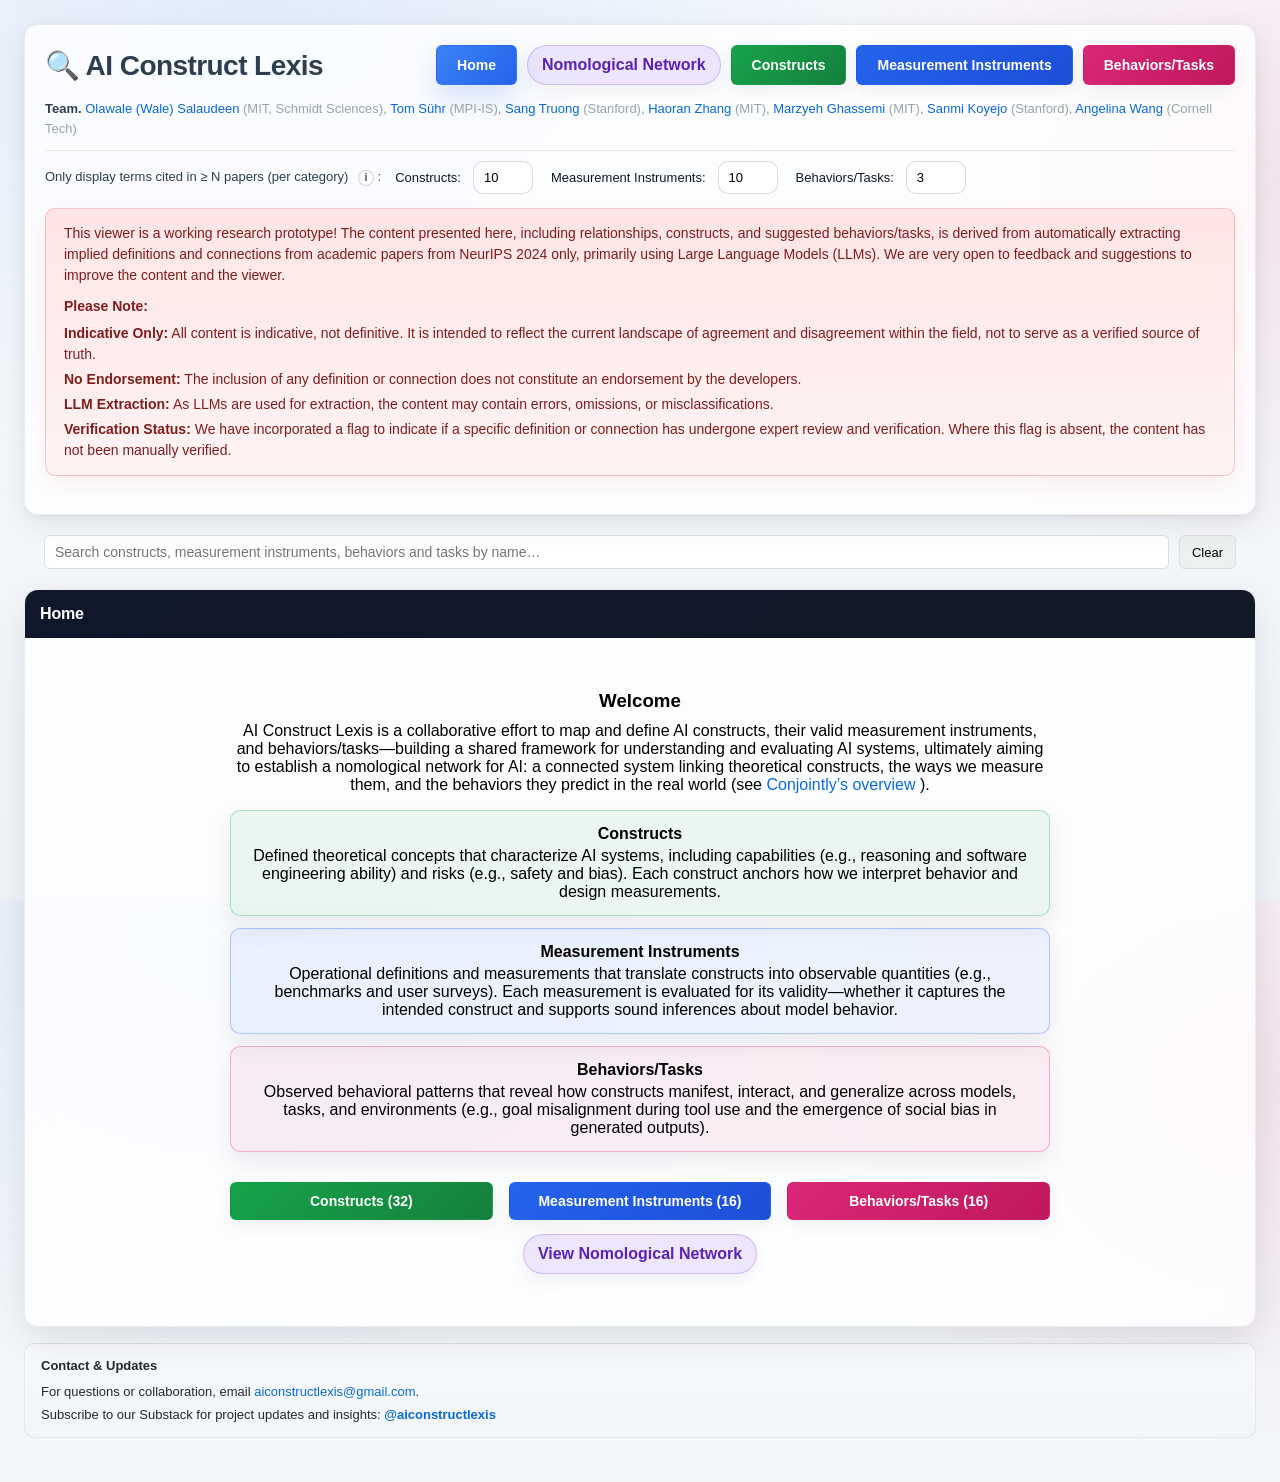
==== commit 375f0a03: "editing styling to improve mobile viewers" ====
--- a/view_network.html
+++ b/view_network.html
@@ -514,10 +514,11 @@
             </div>
             <div class="disclaimer-banner">
                 <div style="margin-bottom: 10px;">
-                    This viewer is a research prototype. The content presented here, including relationships,
+                    This viewer is a working research prototype! The content presented here, including relationships,
                     constructs, and suggested behaviors/tasks, is derived from automatically extracting implied
                     definitions and connections from academic papers from NeurIPS 2024 only, primarily using Large
-                    Language Models (LLMs).
+                    Language Models (LLMs). We are very open to feedback and suggestions to improve the content and the
+                    viewer.
                 </div>
                 <div style="font-weight: 700; margin-bottom: 6px;">Please Note:</div>
                 <div style="display: grid; gap: 4px;">
--- a/view_network.css
+++ b/view_network.css
@@ -232,41 +232,123 @@
 }
 
 /* Home layout: expand panel so you don't scroll inside it */
-body.home-mode .main-content{
+body.home-mode .main-content {
     height: auto !important;
 }
-body.home-mode .results-panel{
+
+body.home-mode .results-panel {
     height: auto !important;
 }
-body.home-mode .results-list{
+
+body.home-mode .results-list {
     overflow-y: visible !important;
 }
 
 /* Home quick filters: collapse to single column on small screens */
 @media (max-width: 800px) {
-  .home-quick-filters {
-    grid-template-columns: 1fr !important;
-    gap: 10px;
-  }
-  .home-quick-filters .filter-btn,
-  .home-quick-filters .home-graph-btn {
-    width: 100%;
-  }
-  /* Make results list less cramped */
-  .results-list {
-    padding: 8px;
-  }
-  .results-panel {
-    margin-bottom: 12px;
-  }
-  /* Increase touch target for relationship items */
-  .relationship-item {
-    padding: 14px;
-  }
-  /* Adjust header spacing */
-  header h1 {
-    font-size: 20px;
-  }
+    .home-quick-filters {
+        grid-template-columns: 1fr !important;
+        gap: 10px;
+        margin-bottom: 20px;
+    }
+
+    .home-quick-filters .filter-btn,
+    .home-quick-filters .home-graph-btn {
+        width: 100%;
+    }
+
+    /* Make results list less cramped */
+    .results-list {
+        padding: 8px;
+    }
+
+    .results-panel {
+        margin-bottom: 12px;
+    }
+
+    /* Increase touch target for relationship items */
+    .relationship-item {
+        padding: 14px;
+    }
+
+    /* Adjust header spacing */
+    header h1 {
+        font-size: 20px;
+    }
+
+    /* Fix filter controls wrapping on mobile */
+    .filter-controls {
+        flex-direction: column !important;
+        align-items: flex-start !important;
+        gap: 12px;
+    }
+
+    .filter-control {
+        flex-direction: column !important;
+        align-items: flex-start !important;
+        width: 100%;
+        gap: 12px;
+        flex-wrap: wrap !important;
+    }
+
+    .filter-control label {
+        white-space: normal !important;
+        margin-bottom: 12px !important;
+        display: block !important;
+        width: 100% !important;
+        margin-right: 0 !important;
+        line-height: 1.4;
+    }
+
+    /* Stack each input group on mobile */
+    .filter-control>span {
+        display: inline-block;
+        margin-bottom: 8px;
+        white-space: nowrap;
+    }
+
+    .filter-control input {
+        display: inline-block;
+        margin-bottom: 8px;
+        margin-right: 12px;
+    }
+
+    /* On very small screens, put each label-input pair on its own line */
+    @media (max-width: 600px) {
+        .filter-control {
+            flex-direction: column !important;
+        }
+
+        .filter-control>span {
+            display: block;
+            margin-bottom: 4px;
+            margin-right: 0;
+            white-space: normal;
+        }
+
+        .filter-control input {
+            display: block;
+            margin-bottom: 12px;
+            margin-right: 0;
+            width: 80px !important;
+        }
+    }
+
+    /* Add spacing to home intro sections */
+    .home-intro-section {
+        margin-bottom: 20px !important;
+    }
+
+    .home-intro {
+        padding-bottom: 30px;
+        margin-bottom: 20px;
+    }
+
+    /* Ensure home quick filters have proper spacing from content above */
+    .home-quick-filters {
+        margin-top: 20px !important;
+        padding-top: 20px;
+    }
 }
 
 .result-item {
@@ -511,18 +593,18 @@
     align-items: center;
 }
 
-.home-quick-filters .filter-btn{
+.home-quick-filters .filter-btn {
     width: 100%;
     justify-content: center;
 }
 
-.home-quick-filters .home-graph-btn{
+.home-quick-filters .home-graph-btn {
     grid-column: 2;
     justify-self: center;
 }
 
 /* Footer */
-.site-footer{
+.site-footer {
     margin-top: 16px;
     padding: 0 0 20px 0;
 }
@@ -608,4 +690,3 @@
     top: calc(100% + 8px);
     transform: none;
 }
-
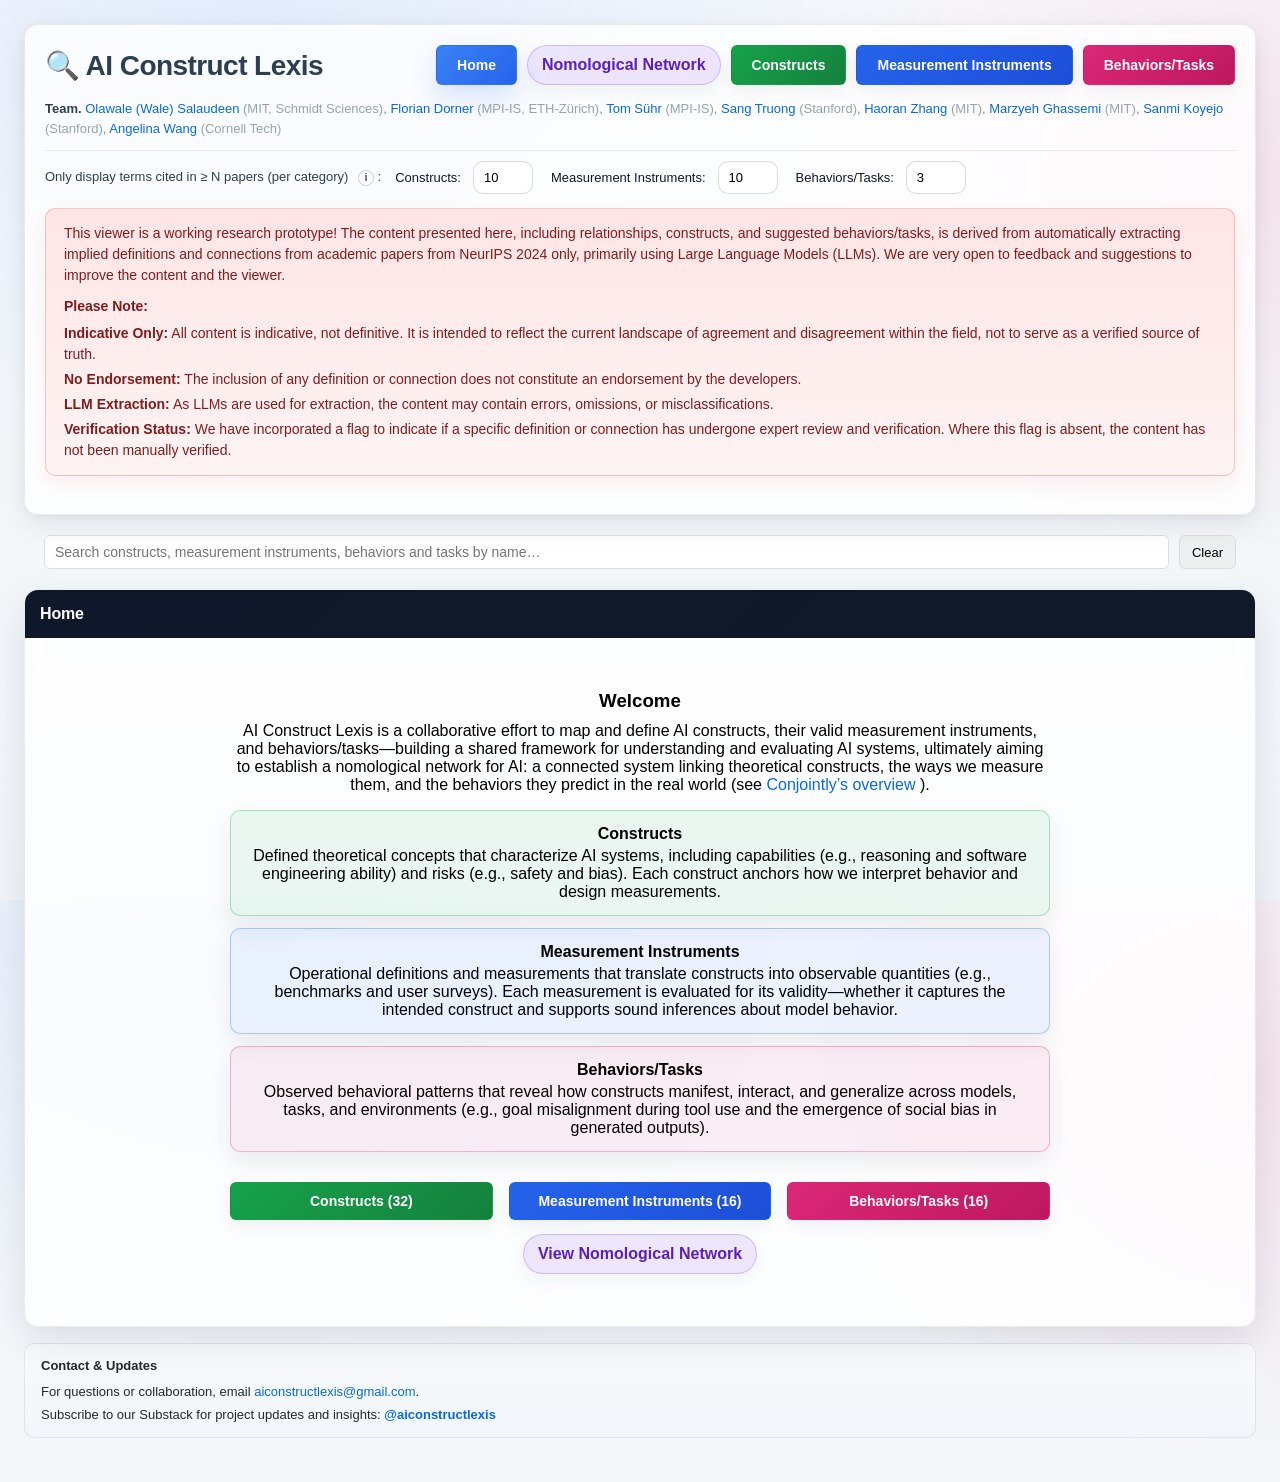
==== commit 2f1a33ba: "modified network_graph.html and view_network.html in ." ====
--- a/view_network.html
+++ b/view_network.html
@@ -471,6 +471,8 @@
                 <a href="https://www.olawalesalaudeen.com/" target="_blank" rel="noopener noreferrer"
                     class="contact-link">Olawale (Wale) Salaudeen</a> <span style="color: #95a5a6;">(MIT, Schmidt
                     Sciences)</span>,
+                <a href="https://flodorner.github.io/" target="_blank" rel="noopener noreferrer"
+                    class="contact-link">Florian Dorner</a> <span style="color: #95a5a6;">(MPI-IS, ETH-Zürich)</span>,
                 <a href="https://tomsuehr.com/" target="_blank" rel="noopener noreferrer" class="contact-link">Tom
                     Sühr</a> <span style="color: #95a5a6;">(MPI-IS)</span>,
                 <a href="https://ai.stanford.edu/~sttruong/" target="_blank" rel="noopener noreferrer"
@@ -502,14 +504,18 @@
                         </span>
                         :
                     </label>
-                    <span style="font-size: 13px; font-weight: 500; margin-right: 4px;">Constructs:</span>
-                    <input type="number" id="minPapersConstruct" min="0" value="10" step="1"
+                    <span class="filter-input-label"
+                        style="font-size: 13px; font-weight: 500; margin-right: 4px;">Constructs:</span>
+                    <input type="number" id="minPapersConstruct" min="0" value="10" step="1" class="filter-input"
                         style="width: 60px; margin-right: 10px;">
-                    <span style="font-size: 13px; font-weight: 500; margin-right: 4px;">Measurement Instruments:</span>
-                    <input type="number" id="minPapersMeasurement" min="0" value="10" step="1"
+                    <span class="filter-input-label"
+                        style="font-size: 13px; font-weight: 500; margin-right: 4px;">Measurement Instruments:</span>
+                    <input type="number" id="minPapersMeasurement" min="0" value="10" step="1" class="filter-input"
                         style="width: 60px; margin-right: 10px;">
-                    <span style="font-size: 13px; font-weight: 500; margin-right: 4px;">Behaviors/Tasks:</span>
-                    <input type="number" id="minPapersBehavior" min="0" value="10" step="1" style="width: 60px;">
+                    <span class="filter-input-label"
+                        style="font-size: 13px; font-weight: 500; margin-right: 4px;">Behaviors/Tasks:</span>
+                    <input type="number" id="minPapersBehavior" min="0" value="10" step="1" class="filter-input"
+                        style="width: 60px;">
                 </div>
             </div>
             <div class="disclaimer-banner">
--- a/view_network.css
+++ b/view_network.css
@@ -8,12 +8,19 @@
     font-family: -apple-system, BlinkMacSystemFont, 'Segoe UI', Roboto, Oxygen, Ubuntu, Cantarell, sans-serif;
     background: #f5f5f5;
     color: #333;
+    overflow-x: hidden;
+    width: 100%;
+    max-width: 100%;
+    box-sizing: border-box;
 }
 
 .container {
     max-width: 1400px;
     margin: 0 auto;
     padding: 20px;
+    overflow-x: hidden;
+    width: 100%;
+    box-sizing: border-box;
 }
 
 header {
@@ -22,6 +29,10 @@
     border-radius: 8px;
     box-shadow: 0 2px 4px rgba(0, 0, 0, 0.1);
     margin-bottom: 20px;
+    overflow-x: hidden;
+    width: 100%;
+    max-width: 100%;
+    box-sizing: border-box;
 }
 
 .disclaimer-banner {
@@ -94,6 +105,10 @@
     cursor: pointer;
     transition: all 0.3s;
     font-weight: 500;
+    word-wrap: break-word;
+    overflow-wrap: break-word;
+    white-space: normal;
+    box-sizing: border-box;
 }
 
 .filter-btn.active {
@@ -107,6 +122,28 @@
 
 .filter-btn.active:hover {
     background: #2980b9;
+}
+
+.graph-btn {
+    padding: 10px 20px;
+    border: none;
+    border-radius: 6px;
+    background: #ecf0f1;
+    cursor: pointer;
+    transition: all 0.3s;
+    font-weight: 500;
+    text-decoration: none;
+    color: #2c3e50;
+    display: inline-block;
+    word-wrap: break-word;
+    overflow-wrap: break-word;
+    white-space: normal;
+    box-sizing: border-box;
+    text-align: center;
+}
+
+.graph-btn:hover {
+    background: #bdc3c7;
 }
 
 .stats {
@@ -255,6 +292,14 @@
     .home-quick-filters .filter-btn,
     .home-quick-filters .home-graph-btn {
         width: 100%;
+        word-wrap: break-word;
+        white-space: normal;
+        text-align: center;
+        padding: 12px 8px;
+        font-size: 13px;
+        line-height: 1.4;
+        overflow-wrap: break-word;
+        hyphens: auto;
     }
 
     /* Make results list less cramped */
@@ -281,14 +326,19 @@
         flex-direction: column !important;
         align-items: flex-start !important;
         gap: 12px;
+        width: 100%;
+        overflow-x: hidden;
     }
 
     .filter-control {
         flex-direction: column !important;
         align-items: flex-start !important;
-        width: 100%;
+        width: 100% !important;
+        max-width: 100% !important;
         gap: 12px;
         flex-wrap: wrap !important;
+        overflow-x: hidden;
+        box-sizing: border-box;
     }
 
     .filter-control label {
@@ -296,42 +346,50 @@
         margin-bottom: 12px !important;
         display: block !important;
         width: 100% !important;
+        max-width: 100% !important;
         margin-right: 0 !important;
         line-height: 1.4;
-    }
-
-    /* Stack each input group on mobile */
-    .filter-control>span {
-        display: inline-block;
-        margin-bottom: 8px;
-        white-space: nowrap;
-    }
-
-    .filter-control input {
-        display: inline-block;
-        margin-bottom: 8px;
-        margin-right: 12px;
-    }
-
-    /* On very small screens, put each label-input pair on its own line */
-    @media (max-width: 600px) {
-        .filter-control {
-            flex-direction: column !important;
-        }
-
-        .filter-control>span {
-            display: block;
-            margin-bottom: 4px;
-            margin-right: 0;
-            white-space: normal;
-        }
-
-        .filter-control input {
-            display: block;
-            margin-bottom: 12px;
-            margin-right: 0;
-            width: 80px !important;
-        }
+        word-wrap: break-word;
+        overflow-wrap: break-word;
+        box-sizing: border-box;
+    }
+
+    /* Stack each input group on mobile - force wrapping */
+    .filter-control>span,
+    .filter-control .filter-input-label {
+        display: block !important;
+        margin-bottom: 8px !important;
+        margin-right: 0 !important;
+        white-space: normal !important;
+        width: 100% !important;
+        max-width: 100% !important;
+        word-wrap: break-word;
+        overflow-wrap: break-word;
+        box-sizing: border-box;
+    }
+
+    .filter-control input,
+    .filter-control .filter-input {
+        display: block !important;
+        margin-bottom: 12px !important;
+        margin-right: 0 !important;
+        width: 80px !important;
+        max-width: 100% !important;
+        box-sizing: border-box;
+    }
+
+    /* Group label and input together */
+    .filter-control .filter-input-label+.filter-input {
+        margin-left: 0;
+        margin-top: 4px;
+    }
+
+    /* Ensure header doesn't overflow */
+    header {
+        overflow-x: hidden;
+        width: 100%;
+        max-width: 100%;
+        box-sizing: border-box;
     }
 
     /* Add spacing to home intro sections */
@@ -601,6 +659,11 @@
 .home-quick-filters .home-graph-btn {
     grid-column: 2;
     justify-self: center;
+    word-wrap: break-word;
+    overflow-wrap: break-word;
+    white-space: normal;
+    text-align: center;
+    box-sizing: border-box;
 }
 
 /* Footer */
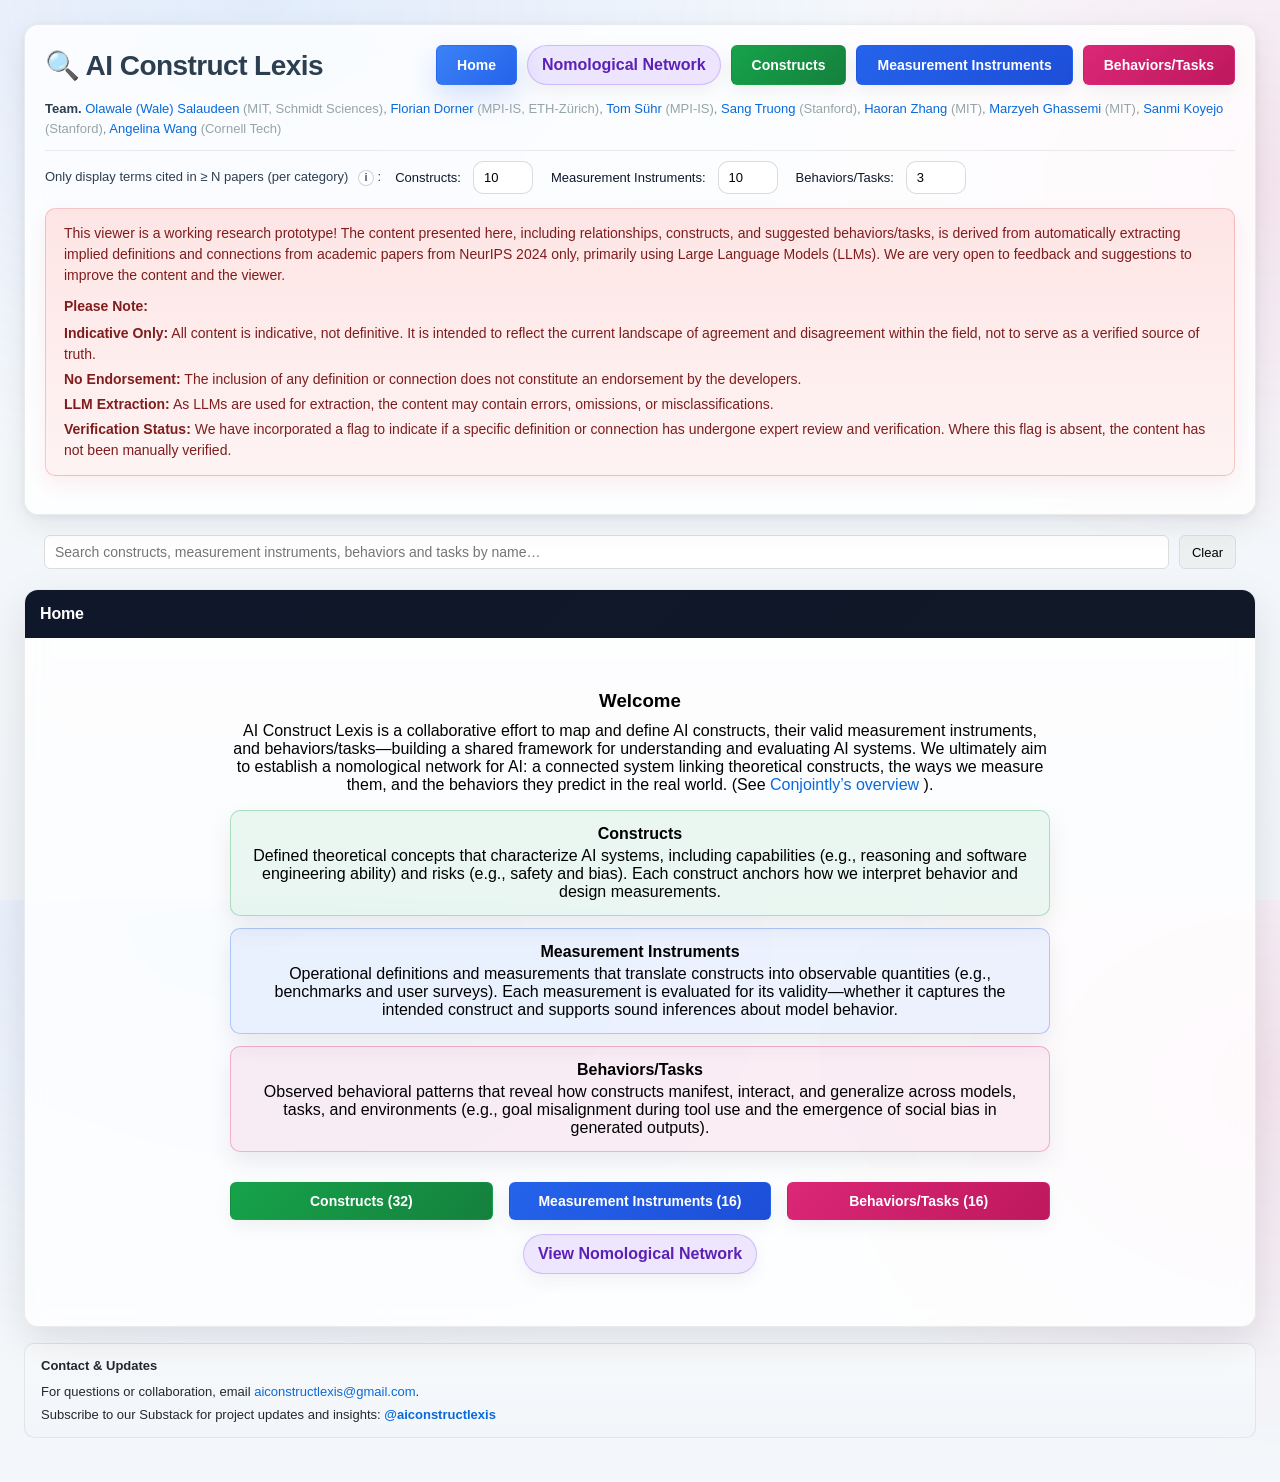
==== commit d61258fc: "typo fix." ====
--- a/view_network.html
+++ b/view_network.html
@@ -1399,7 +1399,7 @@
                     <div class="empty-state home-intro">
                         <h3 class="home-intro-title">Welcome</h3>
                         <p style="margin-bottom: 16px;">
-                            AI Construct Lexis is a collaborative effort to map and define AI constructs, their valid measurement instruments, and behaviors/tasks—building a shared framework for understanding and evaluating AI systems, ultimately aiming to establish a nomological network for AI: a connected system linking theoretical constructs, the ways we measure them, and the behaviors they predict in the real world (see
+                            AI Construct Lexis is a collaborative effort to map and define AI constructs, their valid measurement instruments, and behaviors/tasks—building a shared framework for understanding and evaluating AI systems. We ultimately aim to establish a nomological network for AI: a connected system linking theoretical constructs, the ways we measure them, and the behaviors they predict in the real world. (See
                             <a href="https://conjointly.com/kb/nomological-network/" target="_blank" rel="noopener" class="contact-link">
                                 Conjointly’s overview
                             </a>).
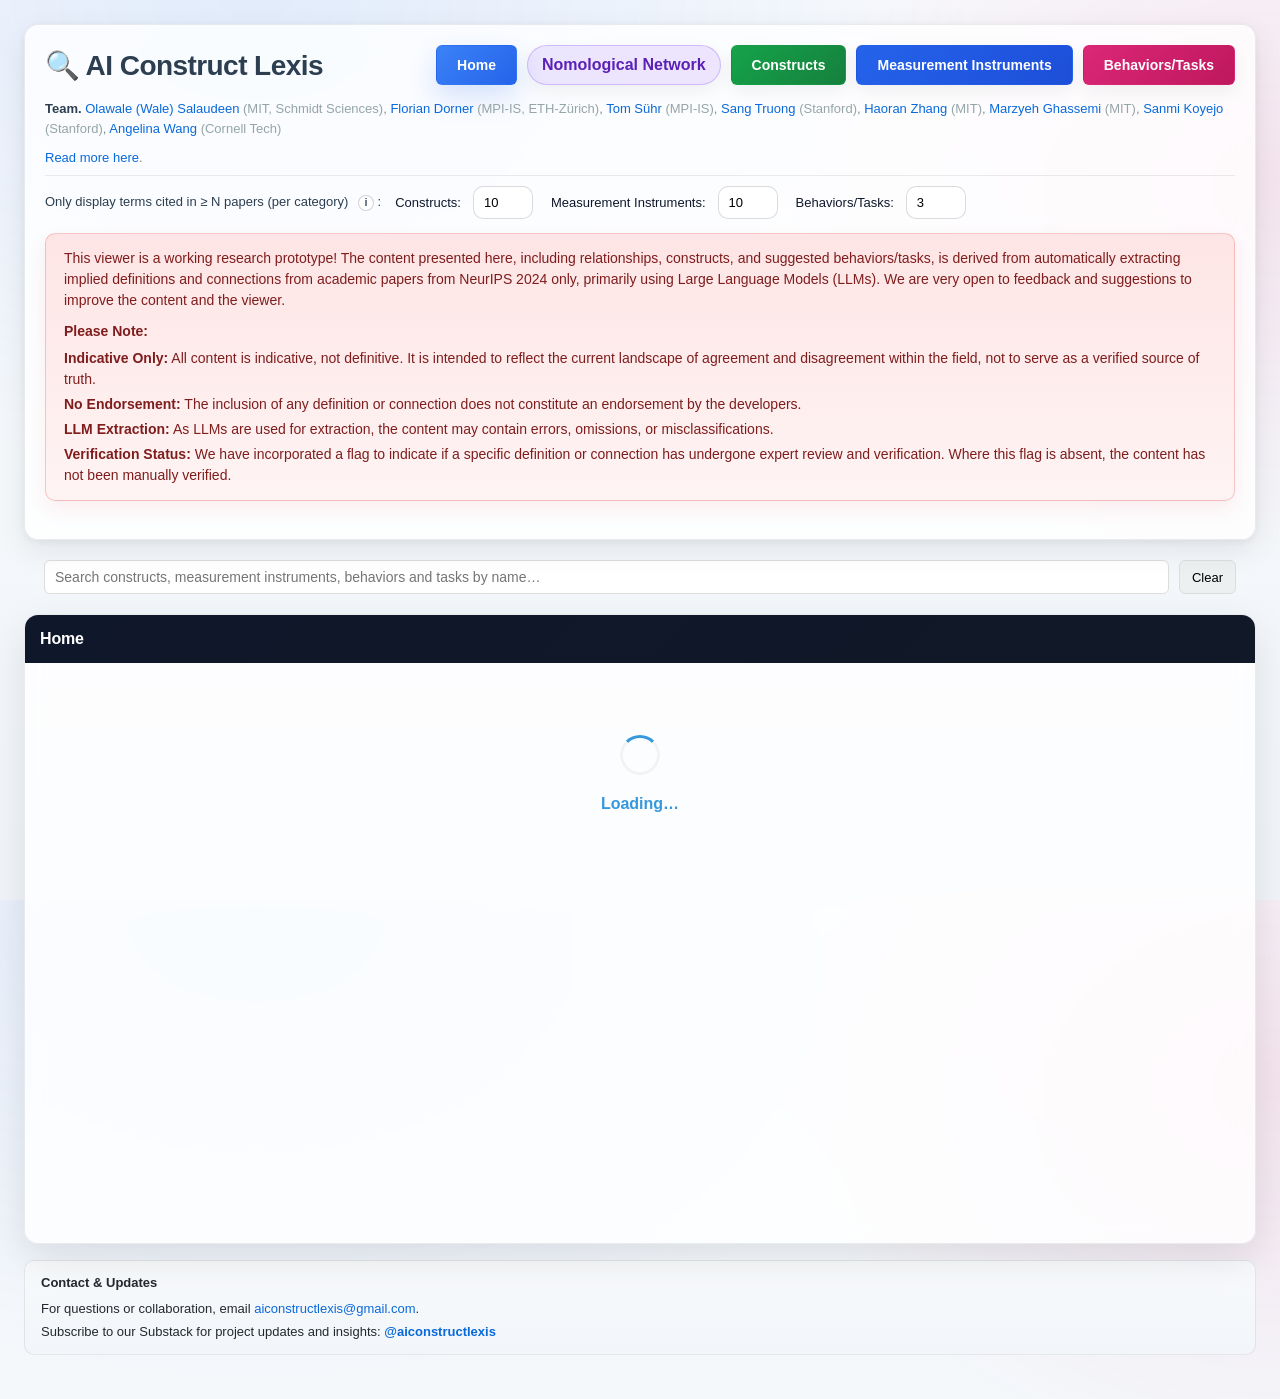
==== commit 87c9d0b7: "substack" ====
--- a/view_network.html
+++ b/view_network.html
@@ -485,6 +485,10 @@
                     class="contact-link">Sanmi Koyejo</a> <span style="color: #95a5a6;">(Stanford)</span>,
                 <a href="https://angelina-wang.github.io/" target="_blank" rel="noopener noreferrer"
                     class="contact-link">Angelina Wang</a> <span style="color: #95a5a6;">(Cornell Tech)</span>
+            </div>
+            <div style="margin-top: 8px; font-size: 13px; color: #7f8c8d;">
+                <a href="https://open.substack.com/pub/aiconstructlexis/p/the-ai-construct-lexis?r=6j7v1m&utm_campaign=post&utm_medium=web&showWelcomeOnShare=true"
+                    target="_blank" rel="noopener noreferrer" class="contact-link">Read more here</a>.
             </div>
             <div class="stats" style="display:none;">
                 <span id="totalNodes">Total: 0</span>
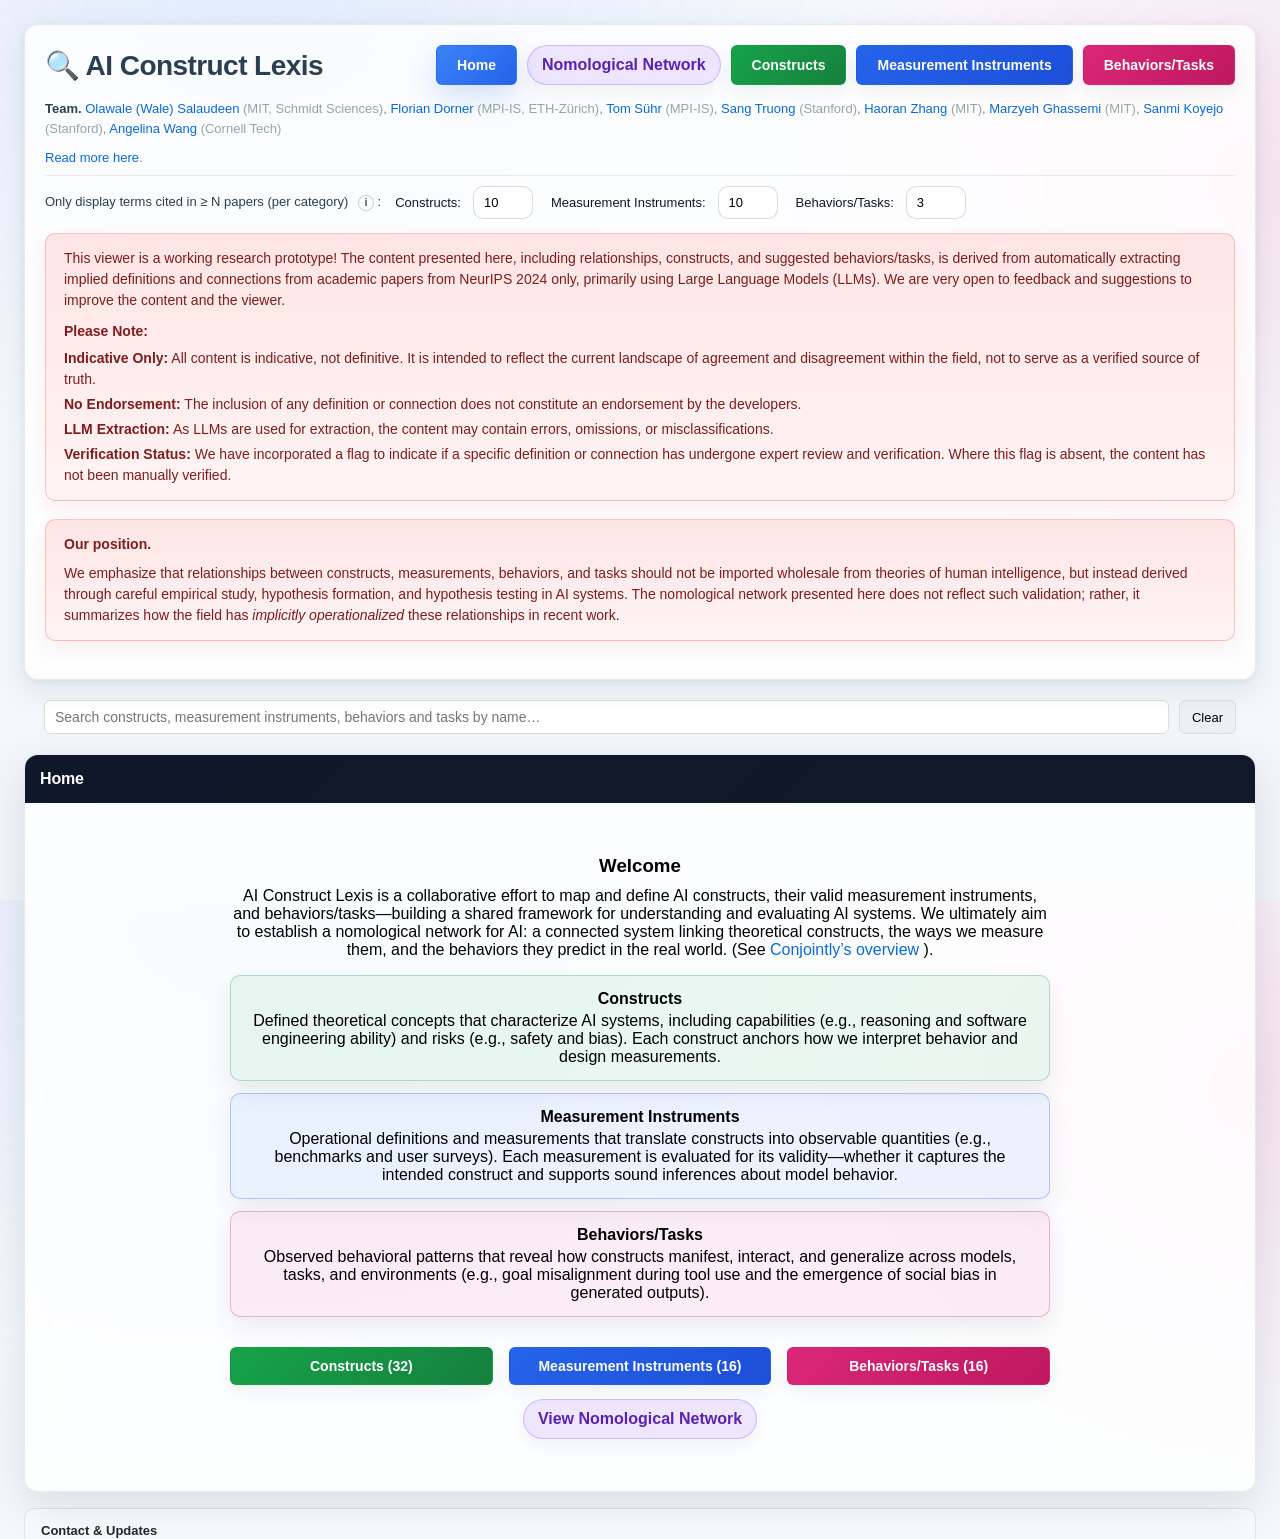
==== commit f28faaec: "add position to disclaimer" ====
--- a/view_network.html
+++ b/view_network.html
@@ -544,6 +544,16 @@
                         absent, the content has not been manually verified.</div>
                 </div>
             </div>
+            <div class="disclaimer-banner" style="margin-top: 14px;">
+                <div style="font-weight: 700; margin-bottom: 8px;">Our position.</div>
+                <div>
+                    We emphasize that relationships between constructs, measurements, behaviors, and tasks should not be
+                    imported wholesale from theories of human intelligence, but instead derived through careful
+                    empirical study, hypothesis formation, and hypothesis testing in AI systems. The nomological network
+                    presented here does not reflect such validation; rather, it summarizes how the field has
+                    <em>implicitly operationalized</em> these relationships in recent work.
+                </div>
+            </div>
         </header>
 
         <div class="search-section" style="margin: 0 20px 20px 20px; display: flex; gap: 10px;">
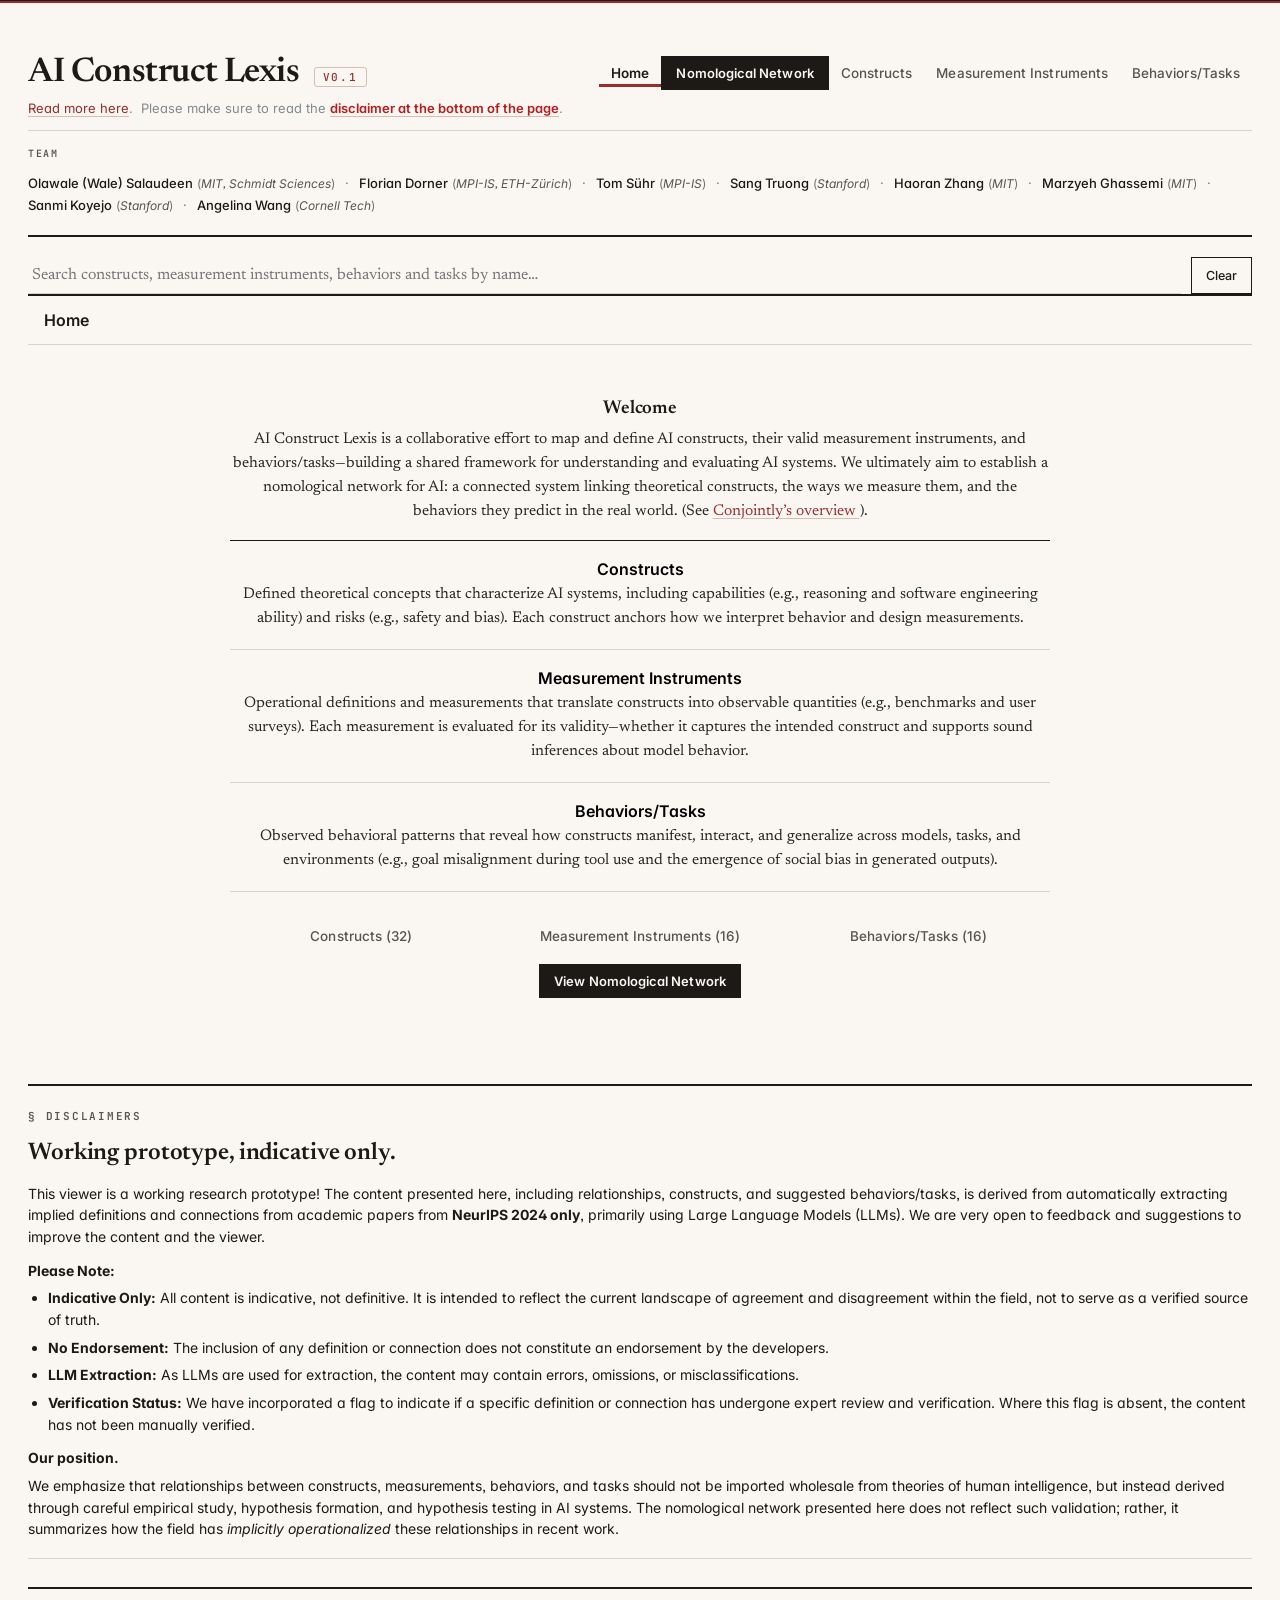
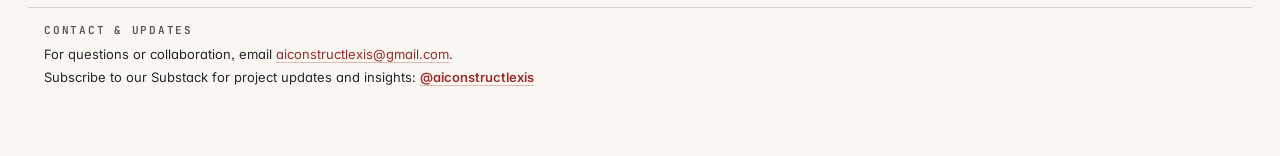
==== commit 44f7ff46: "editorial newsprint theme + graph readability pass home page (view_network.html + view_network_theme" ====
--- a/view_network.html
+++ b/view_network.html
@@ -5,6 +5,12 @@
     <meta charset="UTF-8">
     <meta name="viewport" content="width=device-width, initial-scale=1.0">
     <title>AI Construct Lexis</title>
+    <!-- Editorial type stack: Newsreader (serif display) + Inter (sans body) +
+         JetBrains Mono (small-caps section labels). -->
+    <link rel="preconnect" href="https://fonts.googleapis.com">
+    <link rel="preconnect" href="https://fonts.gstatic.com" crossorigin>
+    <link rel="stylesheet"
+        href="https://fonts.googleapis.com/css2?family=Inter:wght@400;500;600;700&family=Newsreader:opsz,wght@6..72,400;6..72,500;6..72,600;6..72,700&family=JetBrains+Mono:wght@400;500;600&display=swap">
     <link rel="stylesheet" href="view_network.css">
     <style>
         * {
@@ -445,9 +451,54 @@
             padding: 6px;
             color: #7f8c8d;
         }
+        /* ----- Team / byline block (inlined so it's cache-immune) ---------- */
+        .team-block {
+            margin-top: 14px;
+            padding-top: 12px;
+            border-top: 1px solid #e7e5e4;
+            display: flex;
+            flex-wrap: wrap;
+            align-items: baseline;
+            gap: 10px;
+            font-size: 13px;
+            line-height: 1.7;
+            color: #292524;
+        }
+        .team-block .team-label {
+            flex: 0 0 auto;
+            font-family: 'JetBrains Mono', ui-monospace, 'SF Mono', Menlo, monospace;
+            font-size: 10px;
+            font-weight: 600;
+            letter-spacing: 0.16em;
+            text-transform: uppercase;
+            color: #57534e;
+            padding-top: 2px;
+        }
+        .team-block .team-roster { flex: 1 1 auto; min-width: 0; }
+        .team-block .author { display: inline; }
+        .team-block .author + .author::before {
+            content: " · ";
+            margin: 0 6px;
+            color: #78716c;
+            font-weight: 400;
+        }
+        .team-block .author-name {
+            color: #1c1917;
+            font-weight: 500;
+            white-space: nowrap;
+        }
+        .team-block .author-affil {
+            margin-left: 4px;
+            font-style: italic;
+            color: #57534e;
+            font-size: 12px;
+        }
+        .team-block .author-affil::before { content: "("; font-style: normal; color: #78716c; }
+        .team-block .author-affil::after  { content: ")"; font-style: normal; color: #78716c; }
     </style>
-    <!-- Theme overrides (visual-only). Loaded after inline styles to win cascade. -->
-    <link rel="stylesheet" href="view_network_theme.css">
+    <!-- Theme overrides (visual-only). Loaded after inline styles to win cascade.
+         Cache-buster so browsers pick up the editorial theme refresh. -->
+    <link rel="stylesheet" href="view_network_theme.css?v=2026-05-01f">
 </head>
 
 <body>
@@ -455,7 +506,12 @@
         <header>
             <div
                 style="display: flex; justify-content: space-between; align-items: center; gap: 14px; flex-wrap: wrap;">
-                <h1 style="margin-bottom: 0;">🔍 AI Construct Lexis</h1>
+                <h1 style="margin-bottom: 0; display: flex; align-items: baseline; gap: 14px; flex-wrap: wrap;">
+                    <span>AI Construct Lexis</span>
+                    <span style="font-family: 'JetBrains Mono', ui-monospace, monospace; font-size: 11px; font-weight: 500; letter-spacing: 0.16em; text-transform: uppercase; color: #9b2c2c; padding: 3px 8px; border: 1px solid rgba(155, 44, 44, 0.30); border-radius: 3px;">
+                        v0.1
+                    </span>
+                </h1>
                 <div class="filter-buttons" style="margin-bottom: 0;">
                     <button class="filter-btn active" data-type="home">Home</button>
                     <a href="network_graph.html" class="graph-btn" aria-label="View nomological network">
@@ -466,102 +522,52 @@
                     <button class="filter-btn" data-type="behaviors">Behaviors/Tasks</button>
                 </div>
             </div>
-            <div style="margin-top: 14px; margin-bottom: 12px; font-size: 13px; color: #7f8c8d; line-height: 1.5;">
-                <strong style="color: #2c3e50;">Team.</strong>
-                <a href="https://www.olawalesalaudeen.com/" target="_blank" rel="noopener noreferrer"
-                    class="contact-link">Olawale (Wale) Salaudeen</a> <span style="color: #95a5a6;">(MIT, Schmidt
-                    Sciences)</span>,
-                <a href="https://flodorner.github.io/" target="_blank" rel="noopener noreferrer"
-                    class="contact-link">Florian Dorner</a> <span style="color: #95a5a6;">(MPI-IS, ETH-Zürich)</span>,
-                <a href="https://tomsuehr.com/" target="_blank" rel="noopener noreferrer" class="contact-link">Tom
-                    Sühr</a> <span style="color: #95a5a6;">(MPI-IS)</span>,
-                <a href="https://ai.stanford.edu/~sttruong/" target="_blank" rel="noopener noreferrer"
-                    class="contact-link">Sang Truong</a> <span style="color: #95a5a6;">(Stanford)</span>,
-                <a href="https://haoran.ca/" target="_blank" rel="noopener noreferrer" class="contact-link">Haoran
-                    Zhang</a> <span style="color: #95a5a6;">(MIT)</span>,
-                <a href="https://healthyml.org/marzyeh/" target="_blank" rel="noopener noreferrer"
-                    class="contact-link">Marzyeh Ghassemi</a> <span style="color: #95a5a6;">(MIT)</span>,
-                <a href="https://cs.stanford.edu/~sanmi/" target="_blank" rel="noopener noreferrer"
-                    class="contact-link">Sanmi Koyejo</a> <span style="color: #95a5a6;">(Stanford)</span>,
-                <a href="https://angelina-wang.github.io/" target="_blank" rel="noopener noreferrer"
-                    class="contact-link">Angelina Wang</a> <span style="color: #95a5a6;">(Cornell Tech)</span>
-            </div>
             <div style="margin-top: 8px; font-size: 13px; color: #7f8c8d;">
                 <a href="https://open.substack.com/pub/aiconstructlexis/p/the-ai-construct-lexis?r=6j7v1m&utm_campaign=post&utm_medium=web&showWelcomeOnShare=true"
                     target="_blank" rel="noopener noreferrer" class="contact-link">Read more here</a>.
+                <span class="disclaimer-hint" style="margin-left: 4px;">
+                    Please make sure to read the
+                    <a href="#disclaimers" class="contact-link"
+                        style="font-weight: 600; color: #b91c1c;">disclaimer at the bottom of the page</a>.
+                </span>
+            </div>
+
+            <!-- Team / authorship block — editorial byline style. -->
+            <div class="team-block" aria-label="Team">
+                <span class="team-label">Team</span>
+                <span class="team-roster">
+                    <span class="author"><span class="author-name">Olawale (Wale) Salaudeen</span><span
+                            class="author-affil">MIT, Schmidt Sciences</span></span><span
+                        class="author"><span class="author-name">Florian Dorner</span><span
+                            class="author-affil">MPI-IS, ETH-Zürich</span></span><span
+                        class="author"><span class="author-name">Tom Sühr</span><span
+                            class="author-affil">MPI-IS</span></span><span
+                        class="author"><span class="author-name">Sang Truong</span><span
+                            class="author-affil">Stanford</span></span><span
+                        class="author"><span class="author-name">Haoran Zhang</span><span
+                            class="author-affil">MIT</span></span><span
+                        class="author"><span class="author-name">Marzyeh Ghassemi</span><span
+                            class="author-affil">MIT</span></span><span
+                        class="author"><span class="author-name">Sanmi Koyejo</span><span
+                            class="author-affil">Stanford</span></span><span
+                        class="author"><span class="author-name">Angelina Wang</span><span
+                            class="author-affil">Cornell Tech</span></span>
+                </span>
             </div>
             <div class="stats" style="display:none;">
                 <span id="totalNodes">Total: 0</span>
                 <span id="selectedCount">Selected: 0</span>
                 <span id="relationshipsCount">Relationships: 0</span>
             </div>
-            <div class="filter-controls">
-                <div class="filter-control">
-                    <label style="margin-right: 6px;">
-                        Only display terms cited in ≥ N papers (per category)
-                        <span class="info-icon" aria-label="About min papers filter">
-                            i
-                            <span class="info-tooltip" role="tooltip">
-                                Filters the list to terms referenced in more than this many papers (per category), based
-                                on this dataset’s extracted paper mentions.
-                            </span>
-                        </span>
-                        :
-                    </label>
-                    <span class="filter-input-label"
-                        style="font-size: 13px; font-weight: 500; margin-right: 4px;">Constructs:</span>
-                    <input type="number" id="minPapersConstruct" min="0" value="10" step="1" class="filter-input"
-                        style="width: 60px; margin-right: 10px;">
-                    <span class="filter-input-label"
-                        style="font-size: 13px; font-weight: 500; margin-right: 4px;">Measurement Instruments:</span>
-                    <input type="number" id="minPapersMeasurement" min="0" value="10" step="1" class="filter-input"
-                        style="width: 60px; margin-right: 10px;">
-                    <span class="filter-input-label"
-                        style="font-size: 13px; font-weight: 500; margin-right: 4px;">Behaviors/Tasks:</span>
-                    <input type="number" id="minPapersBehavior" min="0" value="10" step="1" class="filter-input"
-                        style="width: 60px;">
-                </div>
-            </div>
-            <div class="disclaimer-banner">
-                <div style="margin-bottom: 10px;">
-                    This viewer is a working research prototype! The content presented here, including relationships,
-                    constructs, and suggested behaviors/tasks, is derived from automatically extracting implied
-                    definitions and connections from academic papers from NeurIPS 2024 only, primarily using Large
-                    Language Models (LLMs). We are very open to feedback and suggestions to improve the content and the
-                    viewer.
-                </div>
-                <div style="font-weight: 700; margin-bottom: 6px;">Please Note:</div>
-                <div style="display: grid; gap: 4px;">
-                    <div><strong>Indicative Only:</strong> All content is indicative, not definitive. It is intended to
-                        reflect the current landscape of agreement and disagreement within the field, not to serve as a
-                        verified source of truth.</div>
-                    <div><strong>No Endorsement:</strong> The inclusion of any definition or connection does not
-                        constitute an endorsement by the developers.</div>
-                    <div><strong>LLM Extraction:</strong> As LLMs are used for extraction, the content may contain
-                        errors, omissions, or misclassifications.</div>
-                    <div><strong>Verification Status:</strong> We have incorporated a flag to indicate if a specific
-                        definition or connection has undergone expert review and verification. Where this flag is
-                        absent, the content has not been manually verified.</div>
-                </div>
-            </div>
-            <div class="disclaimer-banner" style="margin-top: 14px;">
-                <div style="font-weight: 700; margin-bottom: 8px;">Our position.</div>
-                <div>
-                    We emphasize that relationships between constructs, measurements, behaviors, and tasks should not be
-                    imported wholesale from theories of human intelligence, but instead derived through careful
-                    empirical study, hypothesis formation, and hypothesis testing in AI systems. The nomological network
-                    presented here does not reflect such validation; rather, it summarizes how the field has
-                    <em>implicitly operationalized</em> these relationships in recent work.
-                </div>
-            </div>
         </header>
 
-        <div class="search-section" style="margin: 0 20px 20px 20px; display: flex; gap: 10px;">
+        <div class="search-section"
+            style="margin: 18px 0 0 0; padding: 0; display: flex; gap: 10px; align-items: stretch; background: transparent;">
             <input id="searchInput" type="text"
                 placeholder="Search constructs, measurement instruments, behaviors and tasks by name…"
-                style="flex: 1; padding: 8px 10px; border-radius: 6px; border: 1px solid #ddd; font-size: 14px;" />
+                style="flex: 1; padding: 10px 4px; border: 0; border-bottom: 1.5px solid #d6d3d1; border-radius: 0; background: transparent; font-family: 'Newsreader', Georgia, serif; font-size: 16px; color: #1c1917; outline: none;" />
             <button id="clearSearchBtn" type="button"
-                style="padding: 8px 12px; border-radius: 6px; border: 1px solid #ddd; background: #ecf0f1; cursor: pointer; font-size: 13px;">
+                style="padding: 8px 14px; border-radius: 0; border: 1px solid #1c1917; background: transparent; color: #1c1917; cursor: pointer; font-family: 'Inter', sans-serif; font-size: 12.5px; font-weight: 500; letter-spacing: 0.005em;">
                 Clear
             </button>
         </div>
@@ -577,6 +583,62 @@
                 </div>
             </div>
         </div>
+        <!-- Disclaimers (anchored from header link).  Re-added per request so users can find
+             the prototype caveats at the bottom of the page. -->
+        <section id="disclaimers" class="disclaimer-banner" aria-label="Disclaimers"
+            style="margin: 32px 0 14px; padding: 22px 0 18px; scroll-margin-top: 16px;">
+            <div style="font-family: 'JetBrains Mono', ui-monospace, monospace; font-size: 11px; font-weight: 600; letter-spacing: 0.16em; text-transform: uppercase; color: #57534e; margin-bottom: 10px;">
+                § Disclaimers
+            </div>
+            <h2 style="margin: 0 0 12px; font-family: 'Newsreader', Georgia, serif; font-size: 24px; font-weight: 600; letter-spacing: -0.005em; color: #1c1917;">
+                Working prototype, indicative only.
+            </h2>
+            <p style="margin: 0 0 12px; font-size: 14px; line-height: 1.55;">
+                This viewer is a working research prototype! The content presented here, including
+                relationships, constructs, and suggested behaviors/tasks, is derived from automatically
+                extracting implied definitions and connections from academic papers from
+                <strong>NeurIPS 2024 only</strong>, primarily using Large Language Models (LLMs).
+                We are very open to feedback and suggestions to improve the content and the viewer.
+            </p>
+
+            <div style="font-size: 14px; line-height: 1.55;">
+                <div style="font-weight: 700; margin-bottom: 6px;">Please Note:</div>
+                <ul style="margin: 0 0 12px 20px; padding: 0;">
+                    <li style="margin-bottom: 6px;">
+                        <strong>Indicative Only:</strong> All content is indicative, not definitive.
+                        It is intended to reflect the current landscape of agreement and disagreement
+                        within the field, not to serve as a verified source of truth.
+                    </li>
+                    <li style="margin-bottom: 6px;">
+                        <strong>No Endorsement:</strong> The inclusion of any definition or connection
+                        does not constitute an endorsement by the developers.
+                    </li>
+                    <li style="margin-bottom: 6px;">
+                        <strong>LLM Extraction:</strong> As LLMs are used for extraction, the content
+                        may contain errors, omissions, or misclassifications.
+                    </li>
+                    <li style="margin-bottom: 0;">
+                        <strong>Verification Status:</strong> We have incorporated a flag to indicate
+                        if a specific definition or connection has undergone expert review and
+                        verification. Where this flag is absent, the content has not been manually
+                        verified.
+                    </li>
+                </ul>
+            </div>
+
+            <div style="font-size: 14px; line-height: 1.55;">
+                <div style="font-weight: 700; margin-bottom: 6px;">Our position.</div>
+                <p style="margin: 0;">
+                    We emphasize that relationships between constructs, measurements, behaviors, and
+                    tasks should not be imported wholesale from theories of human intelligence, but
+                    instead derived through careful empirical study, hypothesis formation, and
+                    hypothesis testing in AI systems. The nomological network presented here does
+                    not reflect such validation; rather, it summarizes how the field has
+                    <em>implicitly operationalized</em> these relationships in recent work.
+                </p>
+            </div>
+        </section>
+
         <footer class="site-footer" aria-label="Site footer">
             <div class="contact-box" style="margin: 0;">
                 <div class="contact-box-title">Contact &amp; Updates</div>
@@ -1063,6 +1125,7 @@
                 document.querySelectorAll('.filter-btn').forEach(btn => {
                     btn.classList.toggle('active', btn.dataset.type === desiredFilter);
                 });
+                if (typeof applyHomeOnlyVisibility === 'function') applyHomeOnlyVisibility();
 
                 // Update header label to match current filter
                 const header = document.getElementById('resultsHeader');
@@ -1129,9 +1192,27 @@
                     }
                 }
 
+                applyHomeOnlyVisibility();
                 renderResults();
             });
         });
+
+        // Show the editorial byline + disclaimer block ONLY on the Home tab.
+        // On other tabs we want to maximize vertical space for the actual list.
+        function applyHomeOnlyVisibility() {
+            const isHome = (currentFilter === 'home');
+            const team = document.querySelector('.team-block');
+            const disc = document.getElementById('disclaimers');
+            const hint = document.querySelector('.disclaimer-hint');
+            if (team) team.style.display = isHome ? '' : 'none';
+            if (disc) disc.style.display = isHome ? '' : 'none';
+            // Hint points to #disclaimers; if that section is hidden, hide the
+            // hint too so users aren't sent to a missing anchor.
+            if (hint) hint.style.display = isHome ? '' : 'none';
+        }
+
+        // Apply once on initial load so deep-links to non-home tabs start clean.
+        applyHomeOnlyVisibility();
 
 
         // Min papers input handlers: enforce floor per type and re-render
--- a/view_network_theme.css
+++ b/view_network_theme.css
@@ -1,475 +1,651 @@
-/* Theme overrides loaded AFTER inline styles.
-   Goal: improve visual design without touching JS logic. */
-
-:root{
-  --bg0:#0b1220;
-  --bg1:#0f172a;
-  --card:#ffffff;
-  --card2:#f8fafc;
-  --text:#0f172a;
-  --muted:#475569;
-  --muted2:#64748b;
-  --border:rgba(15, 23, 42, 0.08);
-  --shadow: 0 10px 30px rgba(2, 8, 23, 0.08), 0 2px 10px rgba(2, 8, 23, 0.06);
-  --shadow2: 0 14px 40px rgba(2, 8, 23, 0.10);
-  --radius: 14px;
-  --radius-sm: 10px;
-
-  --brand:#3b82f6;
-  --brand2:#2563eb;
-  --green:#16a34a;
-  --pink:#db2777;
-  --blue:#2563eb;
-  --danger:#dc2626;
-}
-
-/* Global */
+/* ============================================================================
+   AI Construct Lexis — Newsprint / Working Paper theme
+   --------------------------------------------------------------------------
+   Visual goal: read like an academic journal article.  The chrome is type
+   and rules; color is reserved for the actual graph (its nodes and the
+   small functional keys that map to those nodes).  Loaded after the inline
+   styles in view_network.html so it wins the cascade.
+   ========================================================================== */
+
+:root {
+    /* ----- Palette -------------------------------------------------------- */
+    --paper:          #faf7f2;   /* warm cream page background          */
+    --paper-shade:    #f3efe6;   /* one shade darker for subtle blocks  */
+    --surface:        #ffffff;   /* card / panel surface                */
+    --ink:            #1c1917;   /* deep warm near-black                */
+    --ink-2:          #292524;   /* secondary ink                       */
+    --ink-muted:      #57534e;   /* secondary text                      */
+    --ink-faint:      #78716c;   /* tertiary text                       */
+    --rule:           #d6d3d1;   /* hairline divider — slightly stronger so
+                                    horizontal rules read as journal rules */
+    --rule-thin:      #e7e5e4;   /* very thin divider                  */
+
+    /* Cardinal stays — but used as a true spot color (links, active-tab
+       underline, top stripe, version pill).  NOT for card chrome. */
+    --accent:         #9b2c2c;
+    --accent-deep:    #7a1f1f;
+    --accent-tint:    rgba(155, 44, 44, 0.06);
+    --accent-edge:    rgba(155, 44, 44, 0.30);
+
+    /* Category hues — kept for the GRAPH (nodes, legend, swatches) only.
+       They no longer appear on cards, tabs, pills, or backgrounds. */
+    --cat-construct:    #166534;
+    --cat-measurement:  #1d4ed8;
+    --cat-behavior:     #9a3412;
+
+    /* Compatibility aliases for older variable names. */
+    --bg0:#faf7f2; --bg1:#f3efe6;
+    --card:#ffffff; --card2:#faf7f2;
+    --text:#1c1917; --muted:#57534e; --muted2:#78716c;
+    --border: var(--rule-thin);
+    --shadow: none; --shadow2: none;
+    --radius: 6px; --radius-sm: 4px;
+    --brand: var(--accent); --brand2: var(--accent-deep);
+    --green: var(--cat-construct);
+    --pink:  var(--cat-behavior);
+    --blue:  var(--cat-measurement);
+    --danger:#b91c1c;
+
+    /* ----- Type stack ----------------------------------------------------- */
+    --font-serif: 'Newsreader', 'Source Serif 4', Georgia, 'Times New Roman', serif;
+    --font-sans:  'Inter', -apple-system, BlinkMacSystemFont, 'Segoe UI', Roboto, sans-serif;
+    --font-mono:  'JetBrains Mono', 'IBM Plex Mono', ui-monospace, 'SF Mono', Menlo, monospace;
+}
+
+/* ============================================================================
+   Global
+   ========================================================================== */
 html, body { height: 100%; }
 
-body{
-  background:
-    radial-gradient(1200px 800px at 20% 0%, rgba(59,130,246,0.12), transparent 60%),
-    radial-gradient(900px 700px at 100% 20%, rgba(219,39,119,0.10), transparent 55%),
-    linear-gradient(180deg, #f8fafc 0%, #f1f5f9 100%);
-  color: var(--text);
-}
-
-.container{
-  max-width: 1480px;
-  padding: 24px;
-}
-
-header{
-  border-radius: var(--radius);
-  box-shadow: var(--shadow);
-  border: 1px solid var(--border);
-  background: rgba(255,255,255,0.80);
-  backdrop-filter: saturate(140%) blur(10px);
-}
-
-h1{
-  letter-spacing: -0.02em;
-  font-size: 28px;
-  margin-bottom: 14px;
-}
-
-/* Disclaimer & contact */
-.disclaimer-banner{
-  border-radius: var(--radius-sm);
-  border: 1px solid rgba(220, 38, 38, 0.22);
-  background: linear-gradient(180deg, rgba(254, 226, 226, 0.9), rgba(254, 242, 242, 0.9));
-  color: #7f1d1d;
-  box-shadow: 0 8px 20px rgba(220, 38, 38, 0.08);
-}
-
-.contact-box{
-  border-radius: var(--radius-sm);
-  border: 1px solid rgba(2, 6, 23, 0.08);
-  background: linear-gradient(180deg, rgba(248, 250, 252, 0.95), rgba(241, 245, 249, 0.95));
-}
-
-.contact-link:hover,
-.substack-link:hover{
-  text-decoration: underline;
-  text-underline-offset: 3px;
-}
-
-/* Primary CTA */
-.home-graph-button{
-  background: linear-gradient(135deg, var(--brand), var(--brand2));
-  box-shadow: 0 16px 34px rgba(37, 99, 235, 0.22);
-  border: 1px solid rgba(37, 99, 235, 0.20);
-  padding: 10px 14px;
-  font-size: 13px;
-}
-.home-graph-button:hover{
-  background: linear-gradient(135deg, var(--brand2), #1d4ed8);
-  transform: translateY(-1px);
-}
-
-/* Tabs / buttons */
-.filter-buttons{
-  gap: 10px;
-  flex-wrap: wrap;
-}
-
-/* Graph link styled like a tab, but distinct color */
-.graph-btn{
-  display: inline-flex;
-  align-items: center;
-  gap: 8px;
-  padding: 10px 14px;
-  border-radius: 999px;
-  border: 1px solid rgba(124, 58, 237, 0.25);
-  background: rgba(124, 58, 237, 0.12);
-  color: #5b21b6;
-  font-weight: 700;
-  text-decoration: none;
-  box-shadow: 0 6px 18px rgba(2, 8, 23, 0.06);
-  transition: transform 0.15s ease, background 0.15s ease;
-}
-.graph-btn:hover{
-  background: rgba(124, 58, 237, 0.18);
-  transform: translateY(-1px);
-}
-.graph-btn:focus{
-  outline: none;
-}
-
-.filter-btn{
-  border: 1px solid rgba(2, 6, 23, 0.08);
-  background: rgba(255,255,255,0.80);
-  color: var(--text);
-  box-shadow: 0 6px 18px rgba(2, 8, 23, 0.06);
-  font-weight: 700;
-  font-size: 14px;
-}
-.filter-btn:hover{
-  background: rgba(248,250,252,0.95);
-  transform: translateY(-1px);
-}
-
-/* Static category coloring for tabs (always on, filled like the top menu) */
+body {
+    background: var(--paper);
+    color: var(--ink);
+    font-family: var(--font-sans);
+    font-feature-settings: "ss01", "cv11", "ss03";
+    -webkit-font-smoothing: antialiased;
+    -moz-osx-font-smoothing: grayscale;
+    /* Two thin rules at the top — the publication "masthead" pattern.
+       A 1px ink rule above a 2px cardinal stripe.  Both fixed so they
+       stay put on scroll. */
+    background-image:
+        linear-gradient(var(--ink), var(--ink)),
+        linear-gradient(var(--accent), var(--accent));
+    background-repeat: no-repeat, no-repeat;
+    background-size: 100% 1px, 100% 2px;
+    background-position: top left, 0 1px;
+    background-attachment: fixed, fixed;
+}
+
+.container {
+    max-width: 1480px;
+    padding: 32px 28px 36px;
+}
+
+/* ============================================================================
+   Header / branding
+   ========================================================================== */
+header {
+    background: transparent;
+    border: 0;
+    border-bottom: 2px solid var(--ink);   /* journal masthead bottom rule */
+    border-radius: 0;
+    box-shadow: none;
+    backdrop-filter: none;
+    -webkit-backdrop-filter: none;
+    padding: 22px 0 18px;
+}
+
+h1 {
+    font-family: var(--font-serif);
+    font-weight: 600;
+    font-size: 34px;
+    letter-spacing: -0.012em;
+    line-height: 1.12;
+    color: var(--ink);
+    margin-bottom: 12px;
+}
+h1 > * { vertical-align: middle; }
+
+/* ============================================================================
+   Team / byline block (also inlined in view_network.html for cache safety)
+   ========================================================================== */
+.team-block {
+    margin-top: 14px;
+    padding-top: 12px;
+    border-top: 1px solid var(--rule);
+    display: flex;
+    flex-wrap: wrap;
+    align-items: baseline;
+    gap: 10px;
+    font-size: 13px;
+    line-height: 1.7;
+    color: var(--ink-2);
+}
+.team-block .team-label {
+    flex: 0 0 auto;
+    font-family: var(--font-mono);
+    font-size: 10px;
+    font-weight: 600;
+    letter-spacing: 0.16em;
+    text-transform: uppercase;
+    color: var(--ink-muted);
+    padding-top: 2px;
+}
+.team-block .team-roster { flex: 1 1 auto; min-width: 0; }
+.team-block .author { display: inline; }
+.team-block .author + .author::before {
+    content: " · ";
+    margin: 0 6px;
+    color: var(--ink-faint);
+    font-weight: 400;
+}
+.team-block .author-name { color: var(--ink); font-weight: 500; white-space: nowrap; }
+.team-block .author-affil {
+    margin-left: 4px;
+    font-style: italic;
+    color: var(--ink-muted);
+    font-size: 12px;
+}
+.team-block .author-affil::before { content: "("; font-style: normal; color: var(--ink-faint); }
+.team-block .author-affil::after  { content: ")"; font-style: normal; color: var(--ink-faint); }
+
+/* ============================================================================
+   Disclaimers & contact
+   --------------------------------------------------------------------------
+   Switched from "colored left border" to "rule above + below" — closer to
+   how an actual paper sets off a sidebar / footnote block.
+   ========================================================================== */
+.disclaimer-banner {
+    border-radius: 0;
+    border: 0;
+    border-top:    2px solid var(--ink);
+    border-bottom: 1px solid var(--rule);
+    background: transparent;
+    color: var(--ink);
+    box-shadow: none;
+}
+.disclaimer-banner h2 {
+    font-family: var(--font-serif);
+    font-weight: 600;
+    color: var(--ink);
+}
+.disclaimer-banner strong { color: var(--ink); }
+
+.contact-box {
+    border-radius: 0;
+    border: 0;
+    border-top: 1px solid var(--rule);
+    background: transparent;
+    box-shadow: none;
+    padding-top: 14px;
+}
+.contact-box-title {
+    font-family: var(--font-mono);
+    font-size: 11px;
+    font-weight: 600;
+    letter-spacing: 0.16em;
+    text-transform: uppercase;
+    color: var(--ink-muted);
+}
+.contact-link, .substack-link {
+    color: var(--accent);
+    text-decoration: underline;
+    text-decoration-color: var(--accent-edge);
+    text-decoration-thickness: 1px;
+    text-underline-offset: 3px;
+    transition: text-decoration-color 0.12s ease, color 0.12s ease;
+}
+.contact-link:hover, .substack-link:hover {
+    color: var(--accent-deep);
+    text-decoration-color: var(--accent);
+    text-decoration-thickness: 2px;
+}
+
+/* ============================================================================
+   Primary CTA — "Nomological Network" link in the header
+   ========================================================================== */
+.home-graph-button,
+.graph-btn {
+    display: inline-flex;
+    align-items: center;
+    gap: 8px;
+    padding: 8px 14px;
+    border-radius: 0;
+    border: 1px solid var(--ink);
+    background: var(--ink);
+    color: var(--paper);
+    font-family: var(--font-sans);
+    font-weight: 600;
+    font-size: 13px;
+    letter-spacing: 0.005em;
+    text-decoration: none;
+    box-shadow: none;
+    transition: background 0.12s ease;
+}
+.home-graph-button:hover,
+.graph-btn:hover { background: var(--ink-2); }
+.graph-btn:focus { outline: none; }
+
+/* ============================================================================
+   Tabs — newspaper section navigation
+   --------------------------------------------------------------------------
+   No category color, no fills, no rounded chrome.  Inactive = ink-muted
+   text.  Active = full ink with a thick cardinal underline.  That's it.
+   ========================================================================== */
+.filter-buttons {
+    gap: 0;
+    flex-wrap: wrap;
+    align-items: baseline;
+}
+
+.filter-btn {
+    border: 0;
+    background: transparent !important;
+    color: var(--ink-muted);
+    box-shadow: none;
+    border-radius: 0;
+    padding: 6px 12px;
+    font-family: var(--font-sans);
+    font-weight: 500;
+    font-size: 13.5px;
+    letter-spacing: 0.005em;
+    transition: color 0.12s ease, border-color 0.12s ease;
+}
+.filter-btn:hover {
+    background: transparent !important;
+    color: var(--ink);
+    border-color: transparent;
+    transform: none;
+}
+
+/* Strip ALL category color from inactive tabs. */
 .filter-btn[data-type="constructs"],
-.filter-btn[data-type="construct"]{
-  background: linear-gradient(135deg, var(--green), #15803d);
-  border-color: rgba(22, 163, 74, 0.30);
-  color: #ffffff;
+.filter-btn[data-type="construct"],
+.filter-btn[data-type="measurements"],
+.filter-btn[data-type="measurement"],
+.filter-btn[data-type="behaviors"],
+.filter-btn[data-type="behavior"] {
+    background: transparent !important;
+    color: var(--ink-muted) !important;
+    border-color: transparent !important;
+    box-shadow: none !important;
 }
 .filter-btn[data-type="constructs"]:hover,
-.filter-btn[data-type="construct"]:hover{
-  background: linear-gradient(135deg, #15803d, #166534);
-}
-
-.filter-btn[data-type="measurements"],
-.filter-btn[data-type="measurement"]{
-  background: linear-gradient(135deg, var(--blue), #1d4ed8);
-  border-color: rgba(37, 99, 235, 0.30);
-  color: #ffffff;
-}
+.filter-btn[data-type="construct"]:hover,
 .filter-btn[data-type="measurements"]:hover,
-.filter-btn[data-type="measurement"]:hover{
-  background: linear-gradient(135deg, #1d4ed8, #1e40af);
-}
-
-.filter-btn[data-type="behaviors"],
-.filter-btn[data-type="behavior"]{
-  background: linear-gradient(135deg, var(--pink), #be185d);
-  border-color: rgba(219, 39, 119, 0.30);
-  color: #ffffff;
-}
+.filter-btn[data-type="measurement"]:hover,
 .filter-btn[data-type="behaviors"]:hover,
-.filter-btn[data-type="behavior"]:hover{
-  background: linear-gradient(135deg, #be185d, #9d174d);
-}
-
-.filter-btn.active{
-  background: linear-gradient(135deg, var(--brand), var(--brand2));
-  border-color: rgba(37, 99, 235, 0.25);
-  box-shadow: 0 12px 28px rgba(37, 99, 235, 0.18);
-}
-.filter-btn.active:hover{
-  background: linear-gradient(135deg, var(--brand2), #1d4ed8);
-}
-
-/* Category-colored active tabs (match constructs/measurements/behaviors palette) */
+.filter-btn[data-type="behavior"]:hover {
+    background: transparent !important;
+    color: var(--ink) !important;
+}
+
+/* Active tab — thick cardinal underline, no fill. */
+.filter-btn.active,
 .filter-btn.active[data-type="constructs"],
-.filter-btn.active[data-type="construct"]{
-  background: linear-gradient(135deg, var(--green), #15803d);
-  border-color: rgba(22, 163, 74, 0.30);
-  box-shadow: 0 12px 28px rgba(22, 163, 74, 0.22);
-  color: #ffffff;
-}
+.filter-btn.active[data-type="construct"],
+.filter-btn.active[data-type="measurements"],
+.filter-btn.active[data-type="measurement"],
+.filter-btn.active[data-type="behaviors"],
+.filter-btn.active[data-type="behavior"] {
+    color: var(--ink) !important;
+    background: transparent !important;
+    box-shadow: inset 0 -3px 0 var(--accent) !important;
+    font-weight: 600;
+    border-radius: 0 !important;
+}
+.filter-btn.active:hover,
 .filter-btn.active[data-type="constructs"]:hover,
-.filter-btn.active[data-type="construct"]:hover{
-  background: linear-gradient(135deg, #15803d, #166534);
-}
-
-.filter-btn.active[data-type="measurements"],
-.filter-btn.active[data-type="measurement"]{
-  background: linear-gradient(135deg, var(--blue), #1d4ed8);
-  border-color: rgba(37, 99, 235, 0.30);
-  box-shadow: 0 12px 28px rgba(37, 99, 235, 0.22);
-  color: #ffffff;
-}
+.filter-btn.active[data-type="construct"]:hover,
 .filter-btn.active[data-type="measurements"]:hover,
-.filter-btn.active[data-type="measurement"]:hover{
-  background: linear-gradient(135deg, #1d4ed8, #1e40af);
-}
-
-.filter-btn.active[data-type="behaviors"],
-.filter-btn.active[data-type="behavior"]{
-  background: linear-gradient(135deg, var(--pink), #be185d);
-  border-color: rgba(219, 39, 119, 0.30);
-  box-shadow: 0 12px 28px rgba(219, 39, 119, 0.22);
-  color: #ffffff;
-}
+.filter-btn.active[data-type="measurement"]:hover,
 .filter-btn.active[data-type="behaviors"]:hover,
-.filter-btn.active[data-type="behavior"]:hover{
-  background: linear-gradient(135deg, #be185d, #9d174d);
-}
-
-/* Inputs */
-.filter-controls{
-  border-top: 1px solid rgba(2, 6, 23, 0.08);
-  flex-wrap: wrap;
-}
-.filter-control input{
-  border: 1px solid rgba(2, 6, 23, 0.14);
-  border-radius: 10px;
-  padding: 8px 10px;
-  background: rgba(255,255,255,0.90);
-}
-.filter-control input:focus{
-  border-color: rgba(37,99,235,0.55);
-  box-shadow: 0 0 0 4px rgba(59,130,246,0.18);
-}
-
-/* Panels */
-.main-content{
-  height: calc(100vh - 270px);
-}
-
-.empty-state.home-intro{
-  color: #000000;
-}
-.empty-state.home-intro p{
-  color: #000000;
-}
-.empty-state.home-intro h3{
-  color: #000000;
-}
-
-.home-intro-section{
-  box-shadow: 0 10px 24px rgba(2, 8, 23, 0.08);
-}
-
-/* Home cards: match category palette */
-.home-intro-section-construct{
-  border-color: rgba(22, 163, 74, 0.30) !important;
-  background: rgba(22, 163, 74, 0.08) !important;
-}
-.home-intro-section-measurement{
-  border-color: rgba(37, 99, 235, 0.30) !important;
-  background: rgba(37, 99, 235, 0.08) !important;
-}
-.home-intro-section-behavior{
-  border-color: rgba(219, 39, 119, 0.30) !important;
-  background: rgba(219, 39, 119, 0.08) !important;
-}
-
-/* Mobile / small screens adjustments */
+.filter-btn.active[data-type="behavior"]:hover {
+    background: transparent !important;
+    color: var(--ink) !important;
+}
+
+/* ============================================================================
+   Form controls
+   ========================================================================== */
+.filter-controls {
+    border-top: 1px solid var(--rule);
+    flex-wrap: wrap;
+}
+.filter-control input,
+input[type="number"].filter-input,
+input[type="text"]#searchInput {
+    border: 0;
+    border-bottom: 1.5px solid var(--rule);
+    border-radius: 0;
+    padding: 8px 4px;
+    background: transparent;
+    color: var(--ink);
+    font-family: var(--font-sans);
+    font-size: 14.5px;
+    transition: border-color 0.12s ease;
+}
+.filter-control input:focus,
+input[type="text"]#searchInput:focus {
+    border-bottom-color: var(--accent);
+    box-shadow: none;
+    outline: none;
+}
+
+/* ============================================================================
+   Main panels
+   ========================================================================== */
+.main-content { height: calc(100vh - 270px); }
+
+.empty-state.home-intro,
+.empty-state.home-intro p,
+.empty-state.home-intro h3 { color: var(--ink); }
+.empty-state.home-intro h3 {
+    font-family: var(--font-serif);
+    font-weight: 600;
+    letter-spacing: -0.005em;
+}
+.empty-state.home-intro p {
+    font-family: var(--font-serif);
+    font-size: 15.5px;
+    line-height: 1.55;
+    color: var(--ink-2);
+}
+
+/* Home intro cards — top + bottom rules instead of left-color border. */
+.home-intro-section {
+    box-shadow: none;
+    border: 0;
+    border-top:    1px solid var(--ink);
+    border-bottom: 1px solid var(--rule);
+    background: transparent;
+    border-radius: 0;
+    padding: 18px 0;
+    margin-bottom: 0;
+}
+.home-intro-section + .home-intro-section { border-top: 0; }
+
+/* Strip the per-category tints/borders entirely. */
+.home-intro-section-construct,
+.home-intro-section-measurement,
+.home-intro-section-behavior {
+    border-color: var(--ink) var(--rule) var(--rule) var(--rule) !important;
+    background: transparent !important;
+    border-left: 0 !important;
+}
+
+/* ============================================================================
+   Results panel + list
+   --------------------------------------------------------------------------
+   Panel = a flat card with a single ink rule under the section header.
+   ========================================================================== */
+.results-panel {
+    border-radius: 0;
+    border: 0;
+    border-top: 2px solid var(--ink);
+    box-shadow: none;
+    background: transparent;
+    backdrop-filter: none;
+    -webkit-backdrop-filter: none;
+}
+
+.results-header {
+    background: transparent !important;
+    color: var(--ink) !important;
+    border-bottom: 1px solid var(--rule);
+    box-shadow: none;
+    padding: 14px 16px;
+}
+.results-header h2,
+.results-header h3 {
+    font-family: var(--font-serif);
+    font-weight: 600;
+    color: var(--ink);
+    letter-spacing: -0.005em;
+}
+
+.results-list { padding: 14px; }
+
+/* Tile grid — only kicks in when the list actually contains result tiles
+   (i.e., on Constructs / Measurement / Behaviors / a search result page).
+   The renderResults() JS wraps the items in an anonymous <div>, so the
+   grid has to be applied to that wrapper (one level deeper) — not the
+   .results-list itself. */
+.results-list > div:has(.result-item) {
+    display: grid;
+    grid-template-columns: repeat(auto-fill, minmax(240px, 1fr));
+    gap: 10px;
+    align-items: stretch;
+}
+/* Pagination row should always span the full width regardless of how many
+   tile columns the grid currently has. */
+.results-list > div > .pagination-controls {
+    grid-column: 1 / -1;
+    margin-top: 10px;
+}
+
+.result-item {
+    border-radius: 0;
+    border: 1px solid var(--rule-thin);
+    background: var(--surface);
+    padding: 14px 14px 16px;
+    min-height: 118px;
+    display: flex;
+    flex-direction: column;
+    gap: 6px;
+    transition: background 0.12s ease, border-color 0.12s ease, transform 0.12s ease;
+}
+.result-item:hover {
+    background: var(--paper-shade);
+    border-color: var(--ink-faint);
+}
+/* Selected: top rule + paper tint, no left color stripe. */
+.result-item.selected {
+    background: var(--paper-shade);
+    border-color: var(--ink-faint);
+    box-shadow: inset 0 3px 0 var(--accent);
+}
+.result-item.selected .result-name { font-weight: 600; }
+
+/* Re-order tile content: small mono category label at the top, then the
+   (serif) name, then the definition.  Matches a journal entry header. */
+.result-item .result-type   { order: 1; margin-bottom: 2px; }
+.result-item .result-name   { order: 2; }
+.result-item .result-definition { order: 3; margin-top: auto; }
+
+.result-name {
+    display: flex;
+    align-items: baseline;
+    gap: 8px;
+    line-height: 1.25;
+    font-family: var(--font-serif);
+    font-weight: 600;
+    font-size: 17px;
+    letter-spacing: -0.005em;
+    color: var(--ink);
+}
+.result-definition {
+    color: var(--ink-muted);
+    font-family: var(--font-sans);
+    font-size: 12.5px;
+    line-height: 1.45;
+}
+
+/* Category labels — bracketed italic mono, no color, no fill.
+   Wraps the existing JS-emitted text in [ ] via pseudo-elements. */
+.result-type {
+    border-radius: 0;
+    border: 0;
+    background: transparent !important;
+    padding: 0 !important;
+    font-family: var(--font-mono);
+    font-size: 11px;
+    font-weight: 500;
+    font-style: normal;
+    letter-spacing: 0.06em;
+    text-transform: uppercase;
+    color: var(--ink-faint) !important;
+}
+.result-type::before { content: "["; }
+.result-type::after  { content: "]"; }
+.result-type.construct,
+.result-type.measurement,
+.result-type.behavior {
+    color: var(--ink-faint) !important;
+    background: transparent !important;
+    border-color: transparent !important;
+}
+
+/* ============================================================================
+   Relationship cards (shown after selecting a node on the home view)
+   --------------------------------------------------------------------------
+   Drop the colored left borders entirely — these are journal-row entries
+   separated by a single hairline.
+   ========================================================================== */
+.relationship-item {
+    border-radius: 0;
+    border: 0;
+    border-bottom: 1px solid var(--rule-thin);
+    background: transparent;
+    box-shadow: none;
+    transition: background 0.12s ease;
+}
+.relationship-item:hover { background: var(--paper-shade); transform: none; }
+.relationship-item.construct,
+.relationship-item.measurement,
+.relationship-item.behavior {
+    border-left: 0;
+}
+
+/* "Definitions" / dropdown labels in editorial small caps. */
+.definitions-dropdown label {
+    font-family: var(--font-mono);
+    font-size: 11px;
+    font-weight: 600;
+    letter-spacing: 0.14em;
+    text-transform: uppercase;
+    color: var(--ink-muted);
+}
+
+/* ============================================================================
+   Tooltips
+   ========================================================================== */
+.expert-flag-tooltip {
+    border: 1px solid var(--ink-2);
+    background: var(--ink) !important;
+    color: var(--paper) !important;
+    box-shadow: 0 6px 20px rgba(28, 25, 23, 0.20);
+    border-radius: 0;
+}
+
+.info-icon {
+    display: inline-flex;
+    align-items: center;
+    justify-content: center;
+    width: 16px;
+    height: 16px;
+    margin-left: 6px;
+    border-radius: 999px;
+    border: 1px solid var(--rule);
+    background: transparent;
+    color: var(--ink-muted);
+    font-family: var(--font-serif);
+    font-size: 11px;
+    font-weight: 600;
+    line-height: 1;
+    cursor: help;
+    position: relative;
+    user-select: none;
+}
+.info-icon .info-tooltip {
+    position: absolute;
+    left: 50%;
+    bottom: calc(100% + 10px);
+    transform: translateX(-50%);
+    width: min(360px, 70vw);
+    max-width: min(360px, 70vw);
+    padding: 10px 12px;
+    border-radius: 0;
+    background: var(--ink);
+    color: var(--paper);
+    font-family: var(--font-sans);
+    font-size: 12px;
+    line-height: 1.5;
+    white-space: normal;
+    overflow-wrap: anywhere;
+    border: 1px solid var(--ink-2);
+    box-shadow: 0 8px 22px rgba(28, 25, 23, 0.22);
+    z-index: 50;
+    opacity: 0;
+    visibility: hidden;
+    pointer-events: none;
+}
+.info-icon .info-tooltip::after {
+    content: "";
+    position: absolute;
+    left: 50%;
+    top: 100%;
+    transform: translateX(-50%);
+    width: 0; height: 0;
+    border-left: 7px solid transparent;
+    border-right: 7px solid transparent;
+    border-top: 7px solid var(--ink);
+}
+.info-icon:hover .info-tooltip,
+.info-icon:focus-within .info-tooltip { opacity: 1; visibility: visible; }
+
+/* ============================================================================
+   Footer
+   ========================================================================== */
+.site-footer {
+    margin-top: 28px;
+    border-top: 2px solid var(--ink);
+    padding-top: 18px;
+}
+
+/* ============================================================================
+   Accessibility
+   ========================================================================== */
+:focus-visible {
+    outline: 2px solid var(--accent);
+    outline-offset: 2px;
+    border-radius: 0;
+}
+
+/* ============================================================================
+   Responsive
+   ========================================================================== */
+@media (max-width: 980px) {
+    .container { padding: 22px 18px 28px; }
+    header { padding: 18px; }
+    .main-content { height: calc(100vh - 320px); }
+    h1 { font-size: 28px; }
+}
+
 @media (max-width: 800px) {
-  /* Stack title and menu */
-  header > div:first-child {
-    flex-direction: column;
-    align-items: stretch;
-    gap: 10px;
-  }
-
-  /* Make top menu buttons easier to tap and horizontally scrollable */
-  .filter-buttons {
-    display: flex !important;
-    gap: 8px !important;
-    overflow-x: auto;
-    -webkit-overflow-scrolling: touch;
-    padding-bottom: 6px;
-  }
-
-  .filter-btn, .graph-btn {
-    min-width: 110px;
-    padding: 10px 12px;
-    font-size: 15px;
-    white-space: nowrap;
-  }
-
-  /* Search and filters stack vertically */
-  .search-section {
-    flex-direction: column;
-    gap: 8px;
-  }
-  .filter-controls {
-    flex-direction: column;
-    gap: 8px;
-    align-items: stretch;
-  }
-
-  /* Footer contact centered and compact */
-  .site-footer .contact-box {
-    text-align: center;
-    padding: 12px 10px;
-  }
-}
-
-.results-panel{
-  border-radius: var(--radius);
-  border: 1px solid var(--border);
-  box-shadow: var(--shadow2);
-  background: rgba(255,255,255,0.80);
-  backdrop-filter: saturate(140%) blur(10px);
-}
-
-.results-header{
-  background: linear-gradient(135deg, #0f172a, #111827);
-  letter-spacing: -0.01em;
-}
-
-.results-list{
-  padding: 12px;
-}
-
-.result-item{
-  border-radius: 12px;
-  border: 1px solid transparent;
-  background: rgba(255,255,255,0.85);
-}
-.result-item:hover{
-  background: rgba(248,250,252,0.95);
-  border-color: rgba(2,6,23,0.06);
-}
-.result-item.selected{
-  background: rgba(59,130,246,0.10);
-  border-left: 4px solid var(--brand);
-  border-color: rgba(59,130,246,0.18);
-}
-
-.result-name{
-  display: flex;
-  align-items: center;
-  gap: 8px;
-  line-height: 1.25;
-}
-
-.result-definition{
-  color: var(--muted);
-}
-
-.result-type{
-  border-radius: 999px;
-  padding: 4px 10px;
-  border: 1px solid rgba(2, 6, 23, 0.08);
-}
-.result-type.construct{
-  background: rgba(22,163,74,0.10);
-  color: #14532d;
-  border-color: rgba(22,163,74,0.20);
-}
-.result-type.measurement{
-  background: rgba(37,99,235,0.10);
-  color: #1e3a8a;
-  border-color: rgba(37,99,235,0.18);
-}
-.result-type.behavior{
-  background: rgba(219,39,119,0.10);
-  color: #831843;
-  border-color: rgba(219,39,119,0.18);
-}
-
-/* Relationship cards */
-.relationship-item{
-  border-radius: 12px;
-  border: 1px solid rgba(2, 6, 23, 0.06);
-  background: rgba(255,255,255,0.85);
-  box-shadow: 0 8px 22px rgba(2,8,23,0.06);
-}
-.relationship-item:hover{
-  background: rgba(248,250,252,0.95);
-  transform: translateY(-1px);
-}
-.relationship-item.construct{ border-left-color: var(--green); }
-.relationship-item.measurement{ border-left-color: var(--blue); }
-.relationship-item.behavior{ border-left-color: var(--pink); }
-
-/* Definition lists */
-.definitions-dropdown label{
-  letter-spacing: -0.01em;
-}
-
-/* Tooltips */
-.expert-flag-tooltip{
-  border: 1px solid rgba(255,255,255,0.16);
-  box-shadow: 0 10px 30px rgba(2, 8, 23, 0.35);
-}
-
-/* Info icon + tooltip (e.g., min-papers filter) */
-.info-icon{
-  display: inline-flex;
-  align-items: center;
-  justify-content: center;
-  width: 16px;
-  height: 16px;
-  margin-left: 6px;
-  border-radius: 999px;
-  border: 1px solid rgba(2, 6, 23, 0.18);
-  background: rgba(255,255,255,0.9);
-  color: var(--muted);
-  font-size: 11px;
-  font-weight: 800;
-  line-height: 1;
-  cursor: help;
-  position: relative;
-  user-select: none;
-}
-
-.info-icon .info-tooltip{
-  position: absolute;
-  left: 50%;
-  bottom: calc(100% + 10px);
-  transform: translateX(-50%);
-  /* Allow multiline wrapping (instead of one long line) */
-  width: min(360px, 70vw);
-  max-width: min(360px, 70vw);
-  padding: 10px 12px;
-  border-radius: 10px;
-  background: rgba(15, 23, 42, 0.96);
-  color: #f8fafc;
-  font-size: 12px;
-  font-weight: 500;
-  line-height: 1.5;
-  white-space: normal;
-  overflow-wrap: anywhere;
-  border: 1px solid rgba(255,255,255,0.14);
-  box-shadow: 0 14px 38px rgba(2, 8, 23, 0.35);
-  z-index: 50;
-  opacity: 0;
-  visibility: hidden;
-  pointer-events: none;
-}
-
-.info-icon .info-tooltip::after{
-  content: "";
-  position: absolute;
-  left: 50%;
-  top: 100%;
-  transform: translateX(-50%);
-  width: 0;
-  height: 0;
-  border-left: 7px solid transparent;
-  border-right: 7px solid transparent;
-  border-top: 7px solid rgba(15, 23, 42, 0.96);
-}
-
-.info-icon:hover .info-tooltip,
-.info-icon:focus-within .info-tooltip{
-  opacity: 1;
-  visibility: visible;
-}
-
-/* Accessibility */
-:focus-visible{
-  outline: 3px solid rgba(59,130,246,0.35);
-  outline-offset: 2px;
-}
-
-/* Responsive */
-@media (max-width: 980px){
-  .container{ padding: 14px; }
-  header{ padding: 16px; }
-  .main-content{ height: calc(100vh - 320px); }
-  h1{ font-size: 22px; }
-}
-
-@media (prefers-reduced-motion: reduce){
-  *{ transition: none !important; animation: none !important; }
-}
-
+    header > div:first-child {
+        flex-direction: column;
+        align-items: stretch;
+        gap: 10px;
+    }
+    .filter-buttons {
+        display: flex !important;
+        gap: 0 !important;
+        overflow-x: auto;
+        -webkit-overflow-scrolling: touch;
+        padding-bottom: 6px;
+    }
+    .filter-btn, .graph-btn {
+        min-width: auto;
+        padding: 8px 12px;
+        font-size: 14px;
+        white-space: nowrap;
+    }
+    .search-section { flex-direction: column; gap: 8px; }
+    .filter-controls { flex-direction: column; gap: 8px; align-items: stretch; }
+    .site-footer .contact-box { text-align: center; padding: 12px 10px; }
+}
+
+@media (prefers-reduced-motion: reduce) {
+    * { transition: none !important; animation: none !important; }
+}
